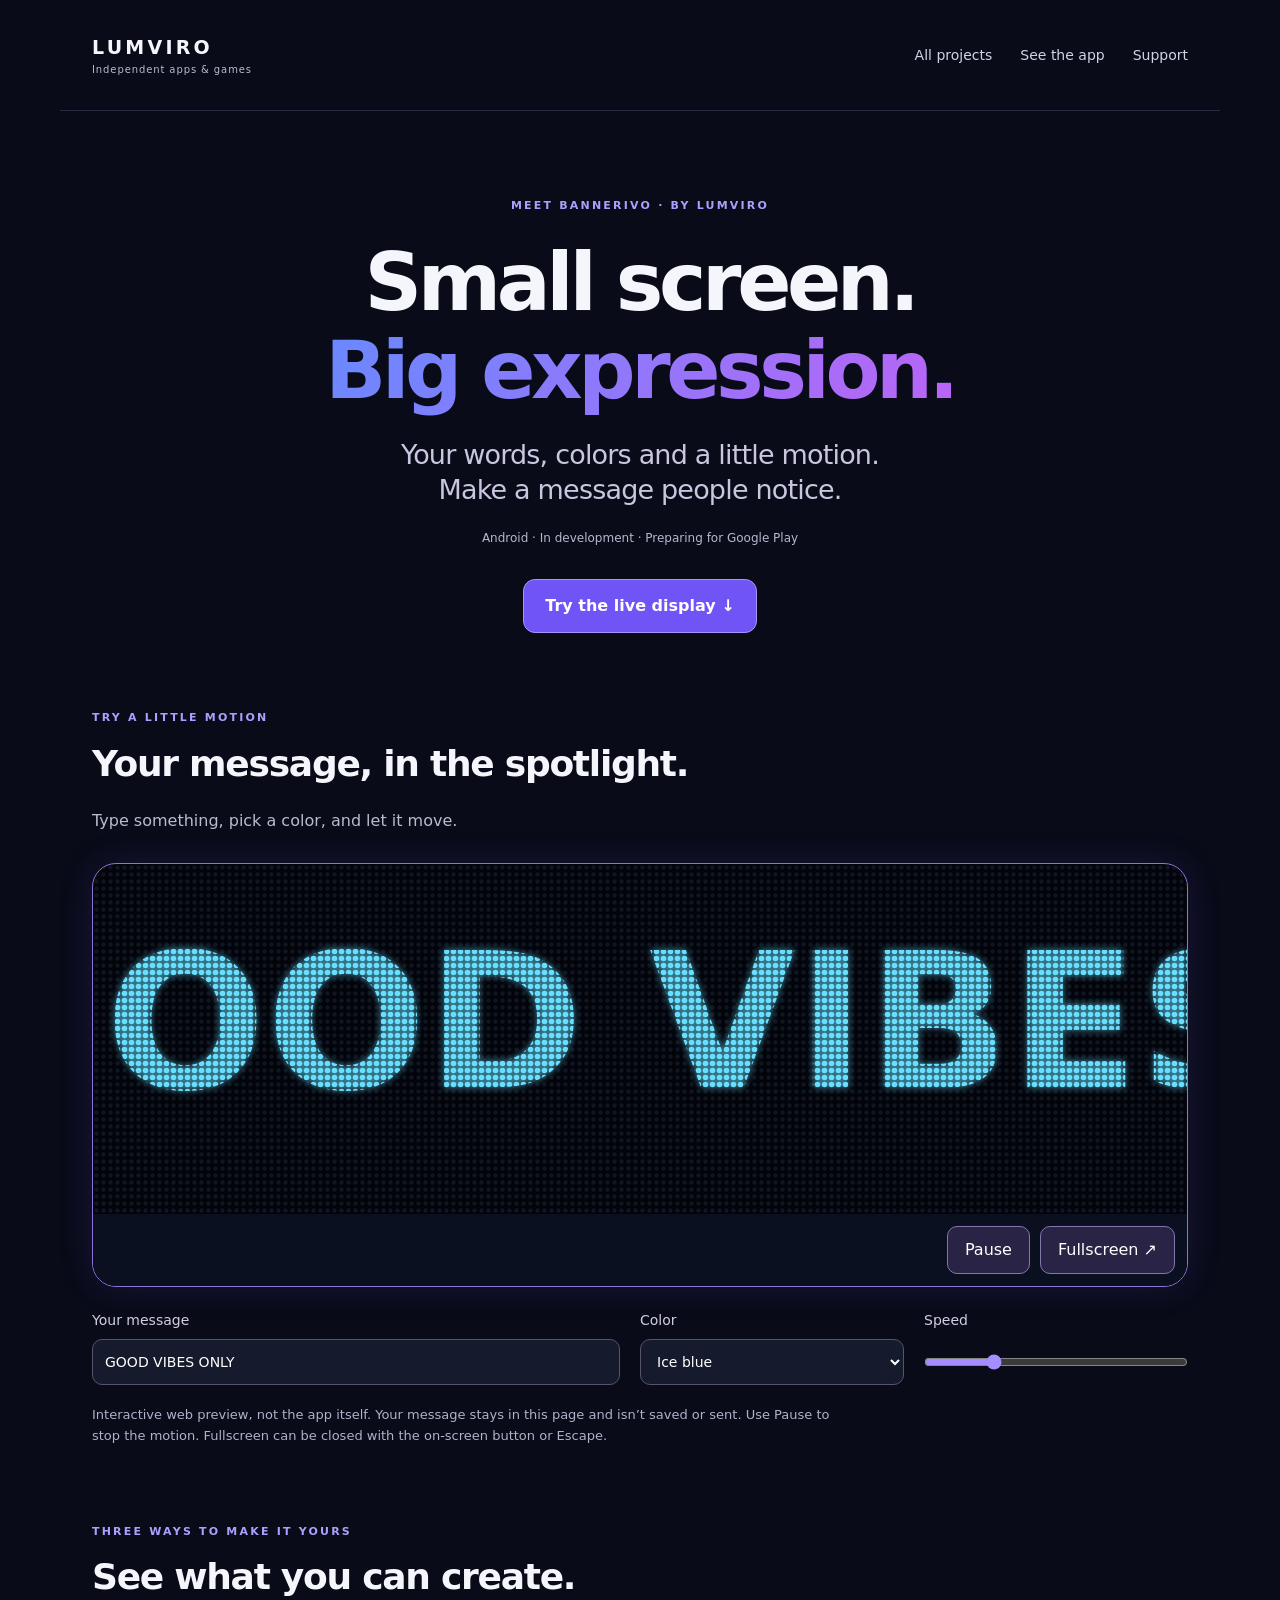
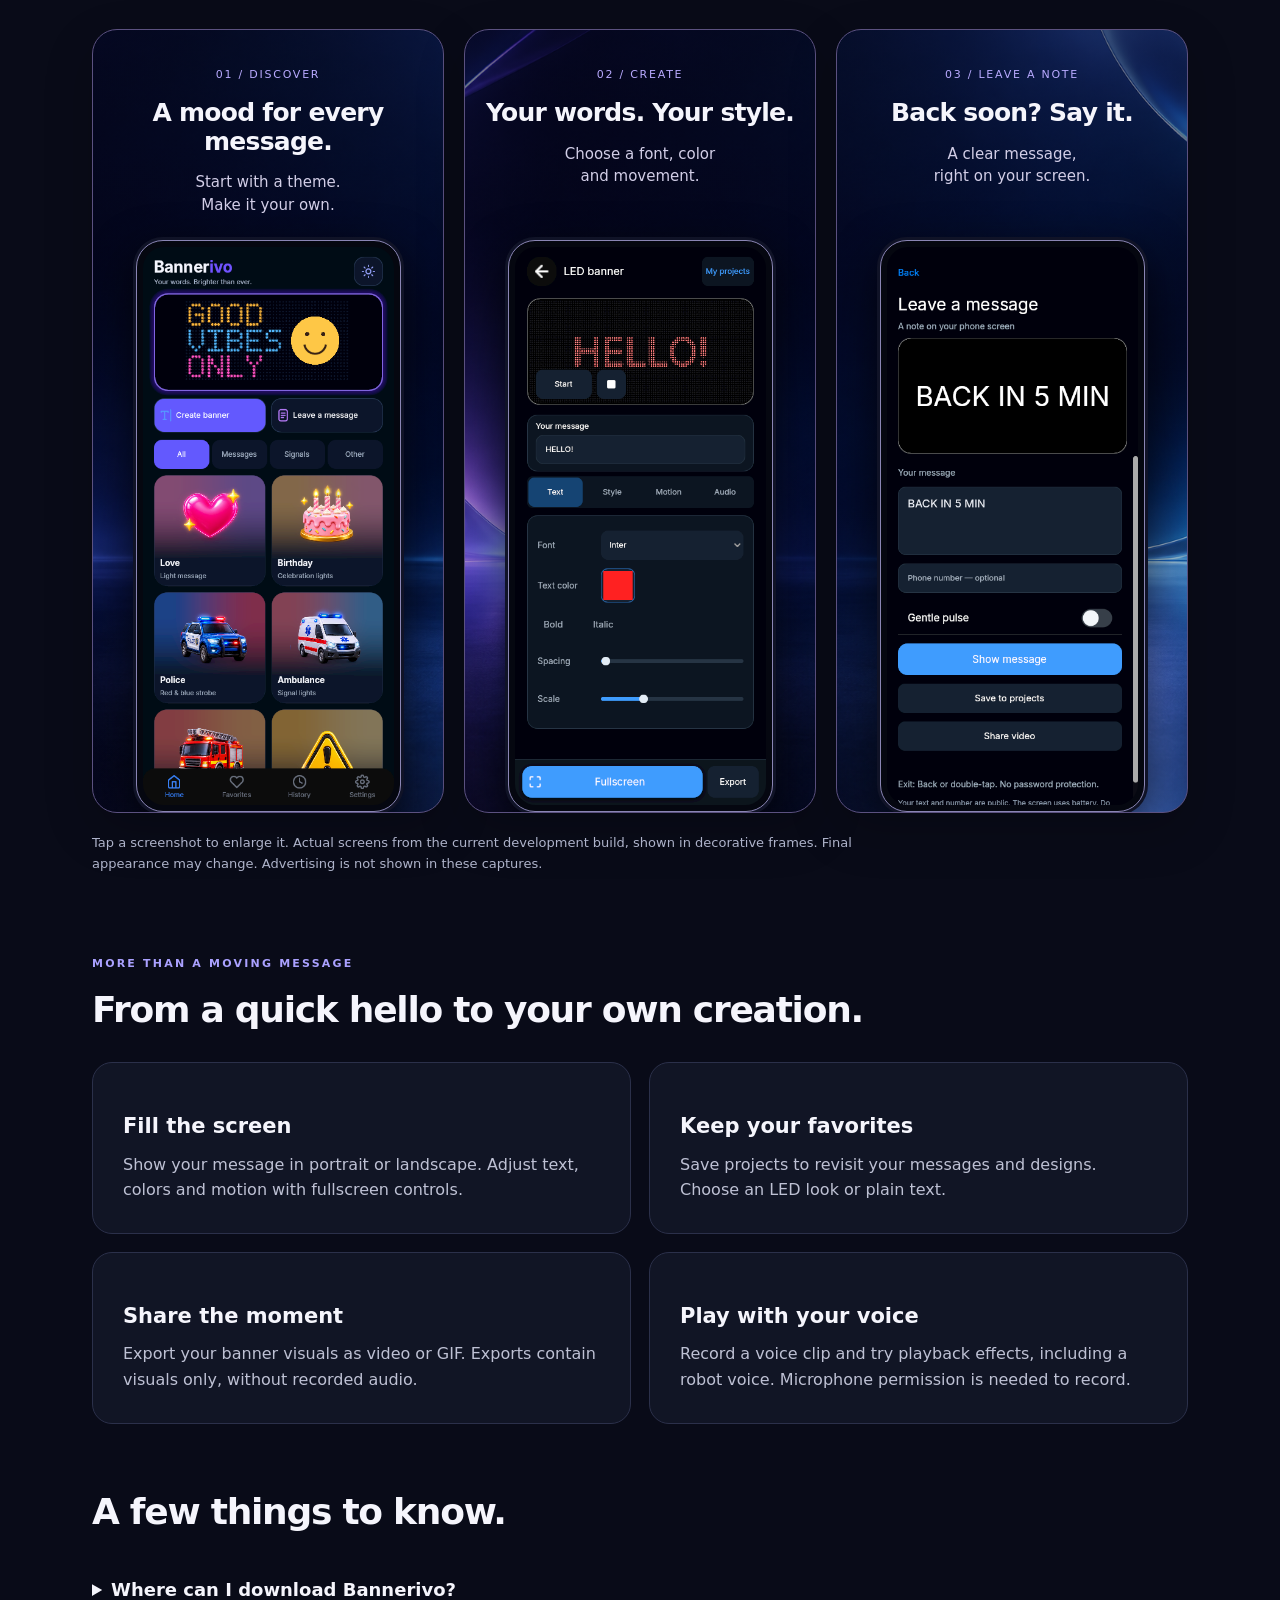
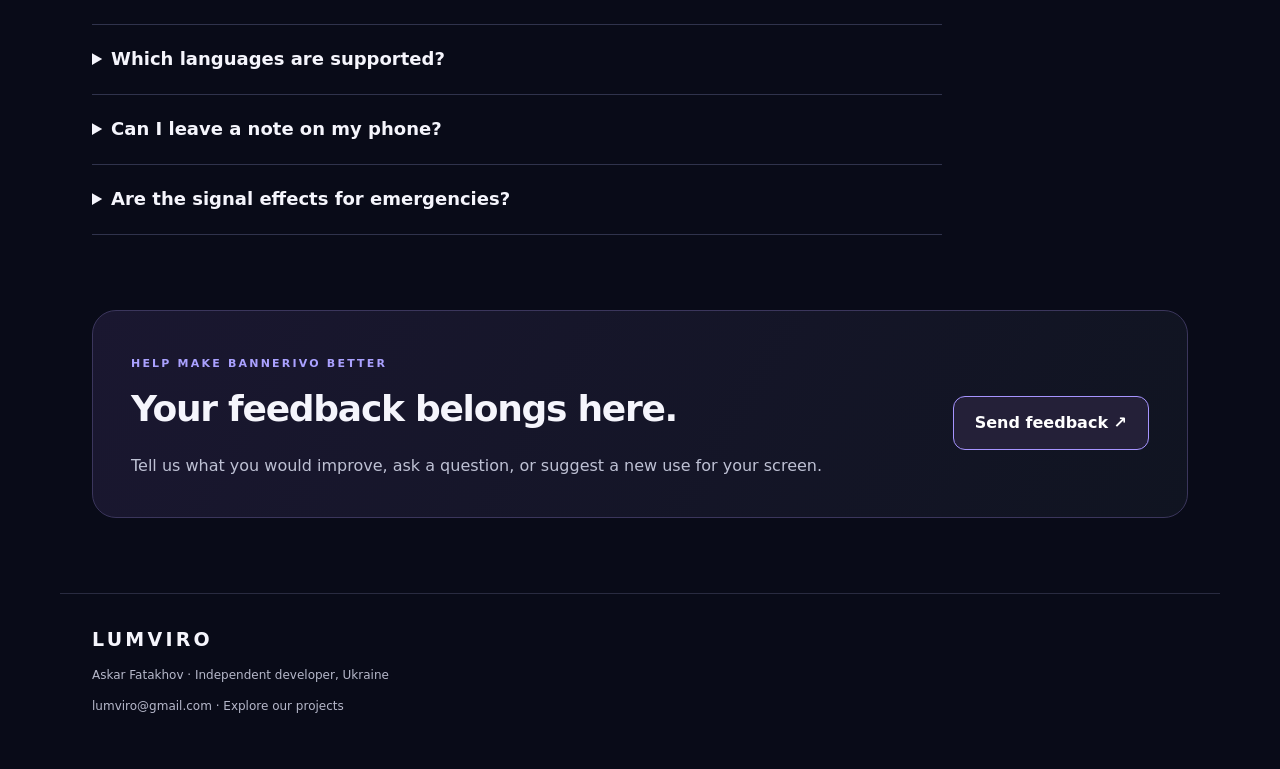
==== bannerivo.html @ 1322e298 "Add interactive LED fullscreen demo and screenshot lightbox" ====
<!doctype html>
<html lang="en"><head><meta charset="utf-8"><meta name="viewport" content="width=device-width,initial-scale=1"><meta name="description" content="Meet Bannerivo by Lumviro: create LED messages, leave a note, and share banner videos or GIFs. Preparing for Google Play."><meta name="theme-color" content="#090b18"><title>Bannerivo · Your words, brighter · Lumviro</title><link rel="icon" href="assets/bannerivo.png"><link rel="stylesheet" href="style.css"><link rel="stylesheet" href="bannerivo.css"><script src="bannerivo.js" defer></script></head>
<body><a class="skip" href="#main">Skip to content</a><header><a class="brand" href="index.html">LUMVIRO<span>Independent apps & games</span></a><nav aria-label="Main navigation"><a href="index.html#projects">All projects</a><a href="#screens">See the app</a><a href="#support">Support</a></nav></header>
<main id="main"><section class="product-hero"><span class="eyebrow">MEET BANNERIVO · BY LUMVIRO</span><h1>Small screen.<br><span>Big expression.</span></h1><p class="intro">Your words, colors and a little motion.<br>Make a message people notice.</p><p class="status">Android · In development · Preparing for Google Play</p><a class="button" href="#demo">Try the live display ↓</a></section>
<section class="live-demo" id="demo" aria-labelledby="demo-title">
<div class="section-title"><span class="eyebrow">TRY A LITTLE MOTION</span><h2 id="demo-title">Your message, in the spotlight.</h2><p class="copy">Type something, pick a color, and let it move.</p></div>
<div class="demo-stage" id="demo-stage"><canvas id="led-demo" role="img" aria-label="Animated LED message: GOOD VIBES ONLY"></canvas><div class="stage-actions"><button type="button" id="demo-play" aria-pressed="false">Pause</button><button type="button" id="demo-fullscreen">Fullscreen ↗</button></div></div>
<div class="demo-controls"><label class="message-control" for="demo-message">Your message<input id="demo-message" type="text" maxlength="80" value="GOOD VIBES ONLY" autocomplete="off"></label><label for="demo-color">Color<select id="demo-color"><option value="#69dfff">Ice blue</option><option value="#ff86ce">Pink</option><option value="#ffd26f">Amber</option><option value="#9affb0">Mint</option><option value="#ffffff">White</option></select></label><label for="demo-speed">Speed<input id="demo-speed" type="range" min="40" max="320" value="110"></label></div>
<p class="note">Interactive web preview, not the app itself. Your message stays in this page and isn’t saved or sent. Use Pause to stop the motion. Fullscreen can be closed with the on-screen button or Escape.</p><p id="demo-status" class="note" role="status"></p><noscript><p>Enable JavaScript to try the moving display. The app screenshots below remain available.</p></noscript></section>
<section id="screens" aria-labelledby="screens-title"><div class="section-title"><span class="eyebrow">THREE WAYS TO MAKE IT YOURS</span><h2 id="screens-title">See what you can create.</h2></div><div class="showcase-grid">
<figure class="showcase"><figcaption><span class="number">01 / DISCOVER</span><h3>A mood for every message.</h3><p>Start with a theme.<br>Make it your own.</p></figcaption><a class="phone screenshot-link" href="assets/bannerivo/home.png" data-title="Home screen" aria-label="Enlarge: Home screen"><img src="assets/bannerivo/home.png" alt="Bannerivo home screen with Love, Birthday, Police and Ambulance cards" width="412" height="915" fetchpriority="high"></a></figure>
<figure class="showcase editor-shot"><figcaption><span class="number">02 / CREATE</span><h3>Your words. Your style.</h3><p>Choose a font, color<br>and movement.</p></figcaption><a class="phone screenshot-link" href="assets/bannerivo/editor.png" data-title="Banner editor" aria-label="Enlarge: Banner editor"><img src="assets/bannerivo/editor.png" alt="LED banner editor with a HELLO! message, font, color and size controls" width="412" height="915" loading="lazy"></a></figure>
<figure class="showcase note-shot"><figcaption><span class="number">03 / LEAVE A NOTE</span><h3>Back soon? Say it.</h3><p>A clear message,<br>right on your screen.</p></figcaption><a class="phone screenshot-link" href="assets/bannerivo/note.png" data-title="Leave a message" aria-label="Enlarge: Leave a message"><img src="assets/bannerivo/note.png" alt="Leave a message screen showing BACK IN 5 MIN and an optional phone number field" width="412" height="915" loading="lazy"></a></figure>
</div><p class="note">Tap a screenshot to enlarge it. Actual screens from the current development build, shown in decorative frames. Final appearance may change. Advertising is not shown in these captures.</p></section>
<section class="product-features"><div class="section-title"><span class="eyebrow">MORE THAN A MOVING MESSAGE</span><h2>From a quick hello to your own creation.</h2></div><div class="grid"><article><h3>Fill the screen</h3><p>Show your message in portrait or landscape. Adjust text, colors and motion with fullscreen controls.</p></article><article><h3>Keep your favorites</h3><p>Save projects to revisit your messages and designs. Choose an LED look or plain text.</p></article><article><h3>Share the moment</h3><p>Export your banner visuals as video or GIF. Exports contain visuals only, without recorded audio.</p></article><article><h3>Play with your voice</h3><p>Record a voice clip and try playback effects, including a robot voice. Microphone permission is needed to record.</p></article></div></section>
<section class="details"><h2>A few things to know.</h2><details><summary>Where can I download Bannerivo?</summary><p>Bannerivo is preparing for Google Play and is not publicly available yet. We’ll add the store link here after release. There is no iOS release announced for Bannerivo.</p></details><details><summary>Which languages are supported?</summary><p>The current build supports English, Ukrainian, Russian, German, Spanish, French, Italian and Polish.</p></details><details><summary>Can I leave a note on my phone?</summary><p>Yes. You can display a message and an optional phone number. The information is visible to anyone who can see the screen, and the feature does not lock or protect your phone. Avoid leaving your phone in direct sunlight or behind glass where it can overheat.</p></details><details><summary>Are the signal effects for emergencies?</summary><p>No. Light and sound effects are for decoration and entertainment, not official emergency signals. Some modes use bright flashes and loud sounds.</p></details></section>
<section class="support" id="support"><div><span class="eyebrow">HELP MAKE BANNERIVO BETTER</span><h2>Your feedback belongs here.</h2><p>Tell us what you would improve, ask a question, or suggest a new use for your screen.</p></div><a class="button secondary" href="mailto:lumviro@gmail.com?subject=Bannerivo%20feedback">Send feedback ↗</a></section></main>
<dialog id="screenshot-dialog" aria-labelledby="screenshot-title"><div class="lightbox-bar"><h2 id="screenshot-title">App screenshot</h2><button type="button" id="close-screenshot" autofocus>Close ✕</button></div><img id="screenshot-large" alt=""></dialog><footer><a class="brand" href="index.html">LUMVIRO</a><p>Askar Fatakhov · Independent developer, Ukraine</p><p><a href="mailto:lumviro@gmail.com">lumviro@gmail.com</a> · <a href="index.html#projects">Explore our projects</a></p></footer></body></html>
---- style.css ----
*{box-sizing:border-box}html{scroll-behavior:smooth;scroll-padding-top:24px}body{margin:0;background:#090b18;color:#f5f5fc;font-family:system-ui,-apple-system,"Segoe UI",sans-serif;line-height:1.6}a{color:inherit;text-decoration:none}a:focus-visible{outline:3px solid #5fe5ff;outline-offset:6px}header,main,footer{max-width:1160px;margin:auto;padding:0 32px}header{display:flex;align-items:center;justify-content:space-between;gap:24px;padding-top:32px;padding-bottom:32px;border-bottom:1px solid #292b40}.brand{font-size:19px;font-weight:800;letter-spacing:.17em}.brand span{display:block;font-size:10px;color:#b9bbd0;font-weight:400;letter-spacing:.09em}nav{display:flex;gap:28px;color:#d1d3e7;font-size:14px}.hero{display:grid;grid-template-columns:1fr 1fr;align-items:center;gap:56px;padding:95px 0 90px}.eyebrow{font-size:11px;letter-spacing:.2em;color:#aaa1ff;font-weight:700}h1{font-size:clamp(46px,6vw,78px);line-height:1.1;letter-spacing:-.055em;margin:22px 0}h1 span{color:#a785ff;background:linear-gradient(120deg,#6989ff,#bb64f6);background-clip:text;-webkit-text-fill-color:transparent}.intro{font-size:clamp(23px,3vw,34px);line-height:1.3;margin:0 0 22px;letter-spacing:-.03em}.copy{color:#b9bbcf;max-width:430px}.button{display:inline-flex;align-items:center;justify-content:space-between;gap:26px;background:#7154f5;color:white;border:1px solid #a694ff;padding:13px 21px;border-radius:12px;font-weight:650;margin-top:19px}.button:hover{background:#8066fa}.status,.caption{font-size:12px;color:#b6b8cf}.visual{padding:34px 20px;background:radial-gradient(ellipse,#442b7760,transparent 70%)}.board{background:radial-gradient(circle,#242338 1px,transparent 1.8px) 0 0/8px 8px,#080910;border:3px solid #8071d6;border-radius:30px;padding:30px 34px;box-shadow:0 0 0 7px #171329,0 0 50px #7049ff36;transform:rotate(-4deg)}.board span{display:block;font-size:clamp(40px,5vw,67px);font-weight:900;letter-spacing:.06em;line-height:1.15;color:#ffcc70;text-shadow:0 0 16px #ffb34765}.board span:nth-child(2){color:#66d9ff;text-shadow:0 0 16px #00b7ff65}.board span:nth-child(3){color:#ff8ed1;text-shadow:0 0 16px #ff36bb65}.board b{color:#ffda76}.caption{text-align:center;margin-top:35px}.section-title{margin-bottom:30px}h2{font-size:clamp(25px,3vw,36px);letter-spacing:-.035em;line-height:1.25;margin:12px 0 22px}.grid{display:grid;grid-template-columns:repeat(2,1fr);gap:18px}article{padding:30px;background:#111525;border:1px solid #2b304a;border-radius:20px}.number{font-size:11px;letter-spacing:.16em;color:#b9aaff}h3{font-size:21px;margin:17px 0 8px}article p,.support p{color:#bec1d4;margin:0}.support{display:flex;justify-content:space-between;align-items:center;gap:30px;margin:75px 0;padding:38px;border:1px solid #3b365c;border-radius:24px;background:linear-gradient(120deg,#1a1730,#101421)}.secondary{background:#242038;flex-shrink:0}footer{padding-top:30px;padding-bottom:40px;border-top:1px solid #292b40}footer p{font-size:12px;color:#b6b8ca}@media(max-width:700px){header,main,footer{padding-left:22px;padding-right:22px}header{gap:12px}nav{gap:15px;font-size:12px}.brand{font-size:16px}.hero{grid-template-columns:1fr;gap:25px;padding:50px 0}.visual{max-width:440px;width:100%;justify-self:center}.board span{font-size:clamp(30px,10vw,54px)}.grid{grid-template-columns:1fr}article{padding:25px}.support{flex-direction:column;align-items:flex-start;padding:25px;margin:45px 0}.secondary{font-size:14px;gap:16px}h1{font-size:58px}}@media(prefers-reduced-motion:reduce){html{scroll-behavior:auto}}
/* Studio-wide homepage */
.skip{position:absolute;left:16px;top:-80px;padding:10px 18px;background:#7154f5;z-index:10}.skip:focus{top:12px}.hero h1{font-size:clamp(40px,5.4vw,66px)}.studio-visual{position:relative;min-height:390px;display:grid;place-items:center;background:radial-gradient(ellipse,#442b7750,transparent 70%);overflow:hidden}.monogram{font-size:150px;line-height:1;font-weight:900;color:#bc9bff;text-shadow:0 0 50px #7654ef80;z-index:1}.monogram span{display:block;font-size:13px;letter-spacing:.08em;color:#c9c8df;margin-top:20px}.orbit{position:absolute;border:1px solid #605485;border-radius:50%;width:320px;height:210px;transform:rotate(-30deg)}.orbit-two{transform:rotate(35deg);width:250px;height:340px;border-color:#35677b}.float-label{position:absolute;background:#171b30;border:1px solid #4c496d;border-radius:12px;padding:10px 16px;letter-spacing:.15em;font-size:12px;font-weight:700}.label-apps{top:35px;left:35px;color:#83e0ff}.label-games{right:10px;top:150px;color:#d2acff}.label-ideas{bottom:25px;left:55px;color:#ffc995}.featured{display:grid;grid-template-columns:1fr 1fr;align-items:center;gap:35px;padding:40px;background:linear-gradient(125deg,#16172d,#101421)}.product-name{font-size:clamp(38px,5vw,56px)}.product-name span{color:#a785ff}.featured .intro{font-size:26px;color:#f5f5fc}.features{padding-left:20px;color:#bec1d4}.features li{margin:7px 0}.text-link{display:inline-block;margin-top:18px;color:#b8a9ff;font-weight:650;text-decoration:underline;text-underline-offset:5px}.text-link:hover{color:#e0d7ff}.upcoming{margin-top:20px}.ideas{margin-top:80px}.note{font-size:13px;color:#aeb3ca;max-width:760px;margin-top:20px}.support>div{min-width:0}.support p.note{margin-top:15px}section{scroll-margin-top:25px}footer .text-link{font-size:13px}a{overflow-wrap:anywhere}@media(max-width:700px){header{align-items:flex-start;flex-direction:column;gap:18px}nav{flex-wrap:wrap;font-size:14px;gap:22px}.hero h1{font-size:clamp(38px,10vw,58px)}.hero{gap:10px}.studio-visual{min-height:310px}.orbit{width:250px;height:170px}.orbit-two{height:260px;width:180px}.monogram{font-size:110px}.label-apps{left:5px;top:25px}.label-games{right:0;top:120px}.label-ideas{left:20px;bottom:15px}.featured{grid-template-columns:1fr;padding:24px;gap:15px}.featured .visual{padding:25px 10px}.ideas{margin-top:50px}.support .button{max-width:100%;font-size:13px;padding:12px 14px;gap:10px}}
---- bannerivo.css ----
.product-hero{text-align:center;padding:80px 0 70px;max-width:760px;margin:auto}.product-hero h1{font-size:clamp(44px,7vw,80px)}.product-hero .intro{font-size:clamp(20px,3vw,27px);color:#c9c7df}.showcase-grid{display:grid;grid-template-columns:repeat(3,minmax(0,1fr));gap:20px}.showcase{margin:0;padding:30px 20px 0;border:1px solid #5b5180;border-radius:25px;background:linear-gradient(#080b2290,#080b2210),url('assets/bannerivo/studio-background.png') center/cover;overflow:hidden;box-shadow:0 18px 50px #0003}.showcase figcaption{min-height:165px;text-align:center}.showcase h3{font-size:25px;line-height:1.15;letter-spacing:-.03em;margin:13px 0}.showcase p{font-size:15px;line-height:1.5;color:#d2cee7}.phone{max-width:265px;margin:15px auto 0;padding:6px;background:#050710;border:1px solid #8a85b4;border-radius:27px;box-shadow:0 0 0 3px #101327,0 15px 45px #000b;overflow:hidden}.phone img{width:100%;height:auto;display:block;border-radius:21px}.editor-shot{background-position:25% center}.note-shot{background-position:75% center}.product-features{margin-top:75px}.details{margin-top:65px;max-width:850px}details{border-bottom:1px solid #30334c;padding:20px 0}summary{cursor:pointer;font-weight:650;font-size:18px}summary:focus-visible{outline:2px solid #75ddff;outline-offset:6px}details p{color:#bec1d4;max-width:740px}@media(max-width:850px){.showcase-grid{grid-template-columns:1fr;max-width:470px;margin:auto}.showcase{padding:30px 25px 0}.showcase figcaption{min-height:0}.showcase h3{font-size:30px}.phone{max-width:285px;margin-top:25px}.product-hero{padding:50px 0}.product-features{margin-top:50px}}
.live-demo{margin-bottom:70px}.demo-stage{position:relative;border:1px solid #8c75d6;border-radius:24px;overflow:hidden;background:#02040a;box-shadow:0 0 35px #7951ff25}#led-demo{display:block;width:100%;height:clamp(210px,28vw,350px)}.stage-actions{display:flex;justify-content:flex-end;gap:10px;padding:12px;background:#0b1020}.live-demo button,.lightbox-bar button{font:inherit;color:#fff;background:#292445;border:1px solid #8276aa;border-radius:10px;padding:10px 17px;min-height:44px;cursor:pointer}.live-demo button:hover,.lightbox-bar button:hover{background:#44396a}button:focus-visible,input:focus-visible,select:focus-visible{outline:3px solid #75ddff;outline-offset:3px}.demo-controls{display:grid;grid-template-columns:2fr 1fr 1fr;gap:20px;margin-top:22px}.demo-controls label{display:flex;flex-direction:column;gap:8px;color:#d2cee7;font-size:14px}.demo-controls input[type=text],.demo-controls select{font:inherit;width:100%;min-width:0;min-height:46px;padding:10px 12px;color:#fff;background:#151a2c;border:1px solid #57536e;border-radius:10px}.demo-controls input[type=range]{width:100%;min-height:46px;margin:0;accent-color:#a58cff}.demo-stage:fullscreen,.demo-stage.expanded{width:100%;height:100%;border:0;border-radius:0;display:flex;flex-direction:column;background:#02040a}.demo-stage:fullscreen canvas,.demo-stage.expanded canvas{flex:1;min-height:0;height:0}.demo-stage.expanded{position:fixed;inset:0;z-index:1000;height:100dvh}.demo-stage:fullscreen .stage-actions,.demo-stage.expanded .stage-actions{padding-bottom:max(12px,env(safe-area-inset-bottom));flex-shrink:0}.screenshot-link{display:block;cursor:zoom-in;transition:border-color .2s,box-shadow .2s}.screenshot-link:hover{border-color:#bda5ff;box-shadow:0 0 0 3px #594486,0 15px 45px #000b}#screenshot-dialog{color:#f5f5fc;background:#0b1020;border:1px solid #8276aa;border-radius:18px;padding:16px;max-width:calc(100vw - 24px);max-height:92dvh;overflow:auto}#screenshot-dialog::backdrop{background:#02040aeb}.lightbox-bar{display:flex;align-items:center;gap:25px;justify-content:space-between;position:sticky;top:-16px;background:#0b1020;padding:10px 0}.lightbox-bar h2{font-size:18px;margin:0}#screenshot-large{display:block;max-width:100%;width:auto;height:auto;max-height:75dvh;margin:auto}body.modal-open{overflow:hidden}@media(max-width:650px){.demo-controls{grid-template-columns:1fr 1fr}.message-control{grid-column:1/-1}.stage-actions{justify-content:space-between}.live-demo{margin-bottom:45px}}@media(prefers-reduced-motion:reduce){.screenshot-link{transition:none}}
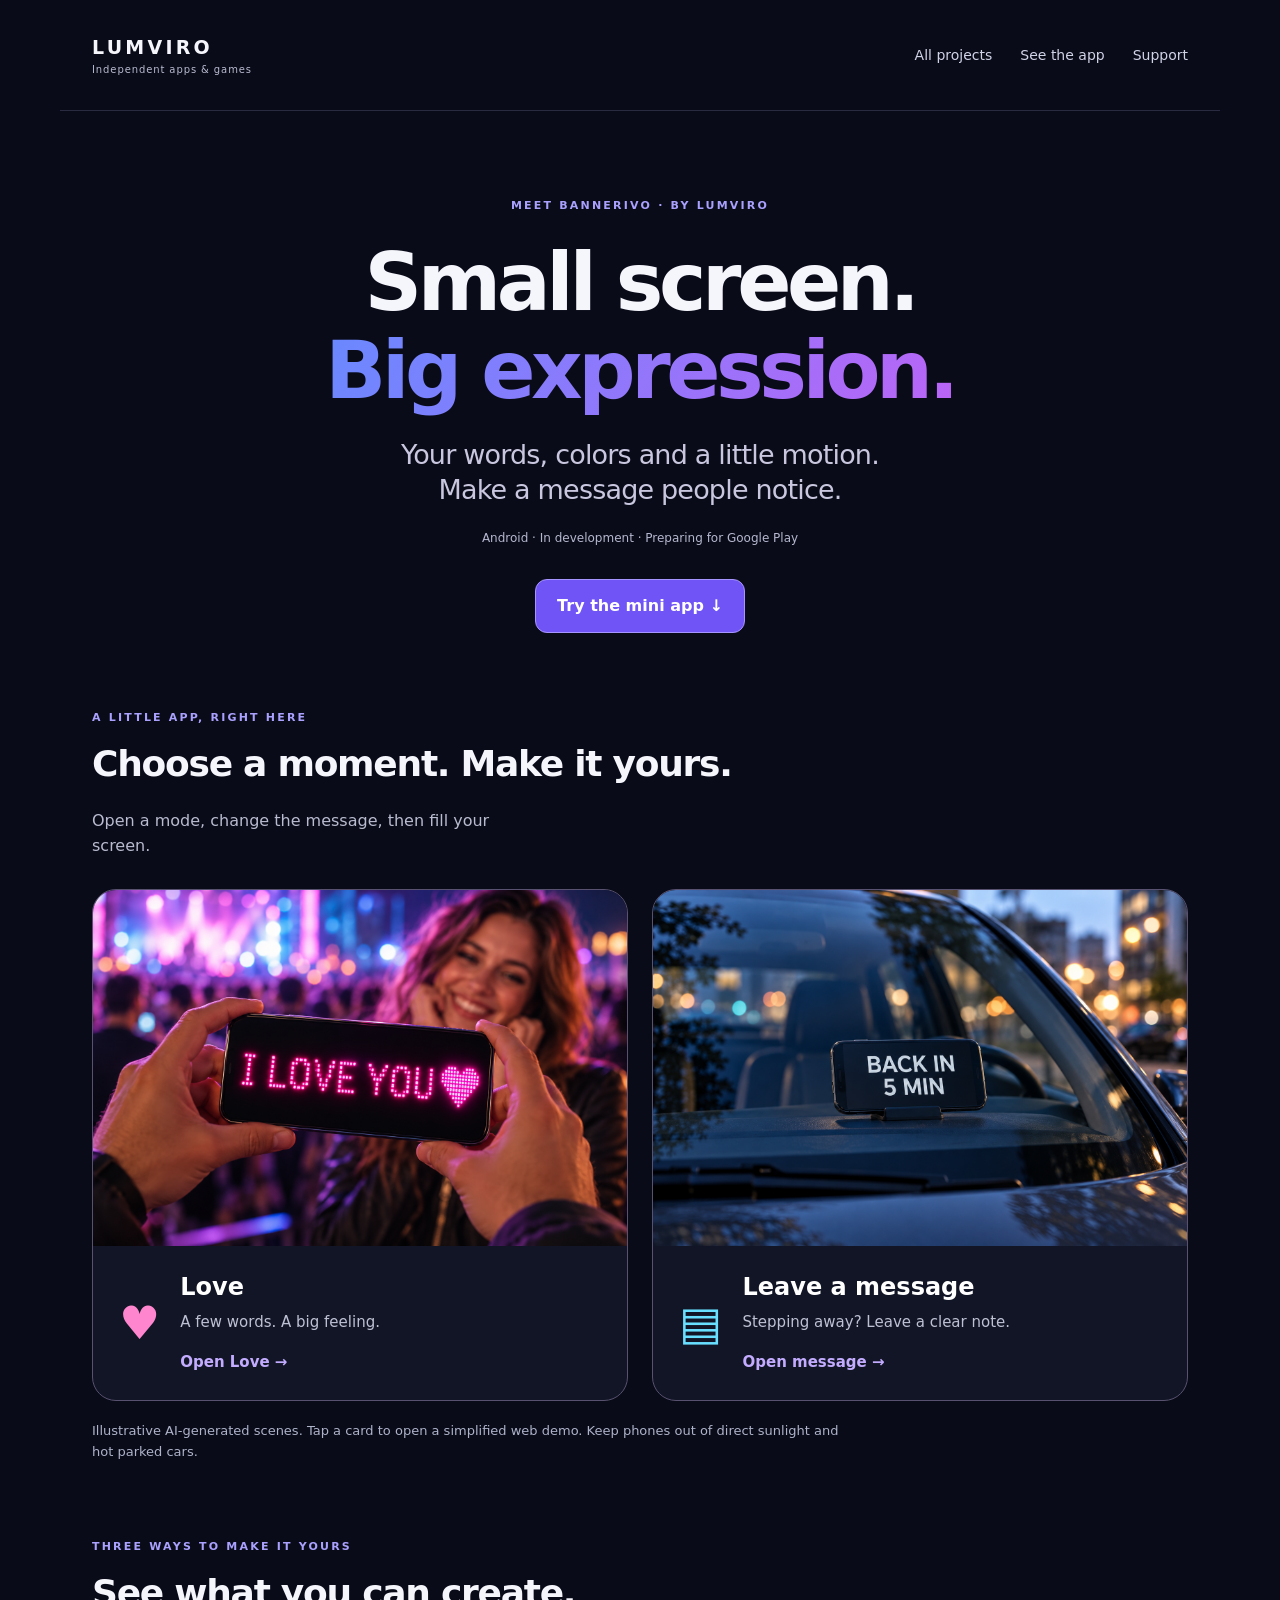
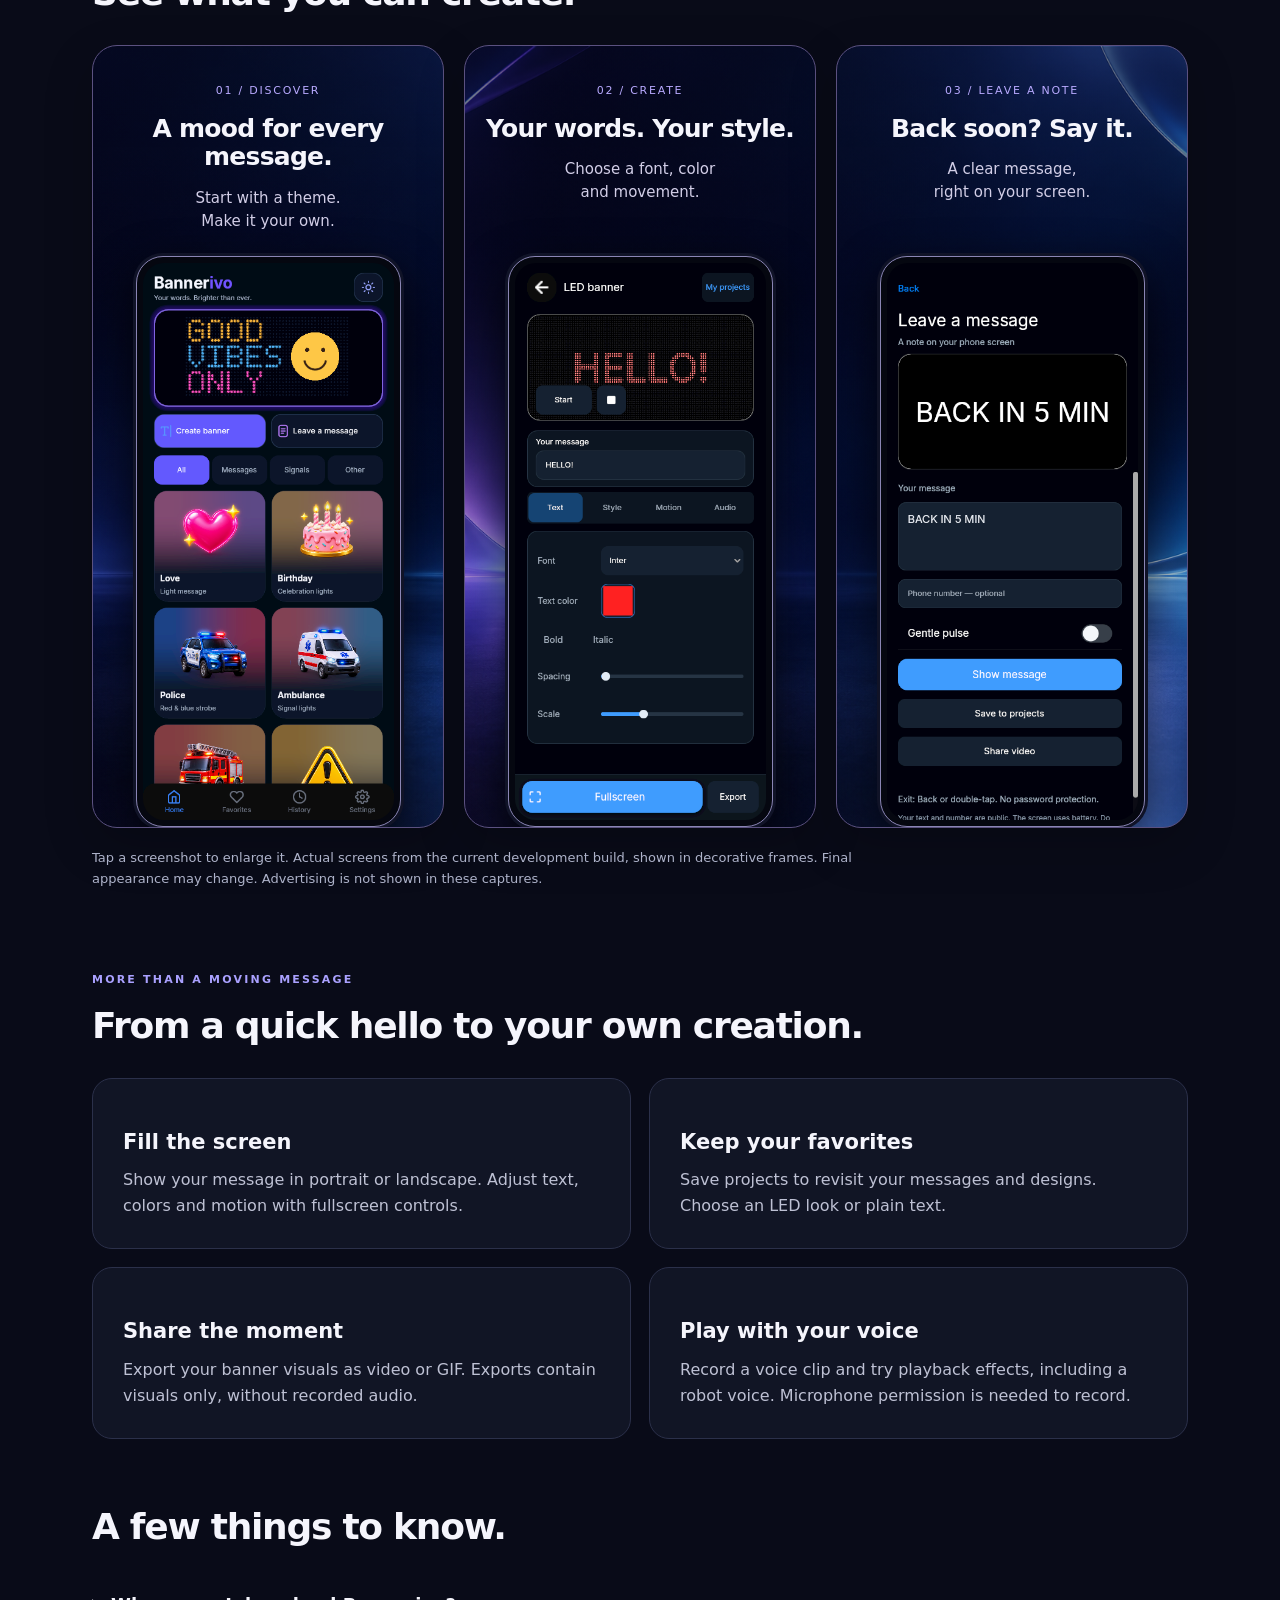
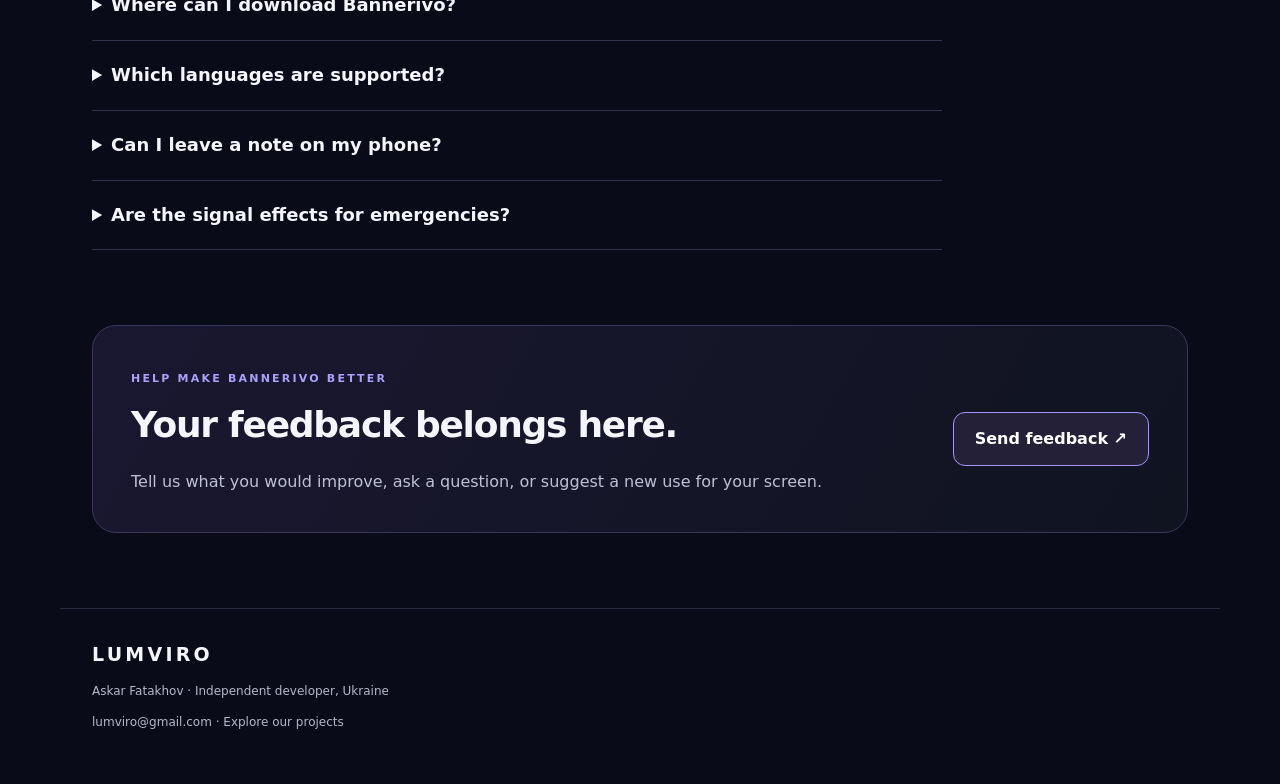
==== commit 0815fe87: "Add Love and Note mini-app flows with lifestyle illustrations" ====
--- a/bannerivo.html
+++ b/bannerivo.html
@@ -1,12 +1,20 @@
 <!doctype html>
 <html lang="en"><head><meta charset="utf-8"><meta name="viewport" content="width=device-width,initial-scale=1"><meta name="description" content="Meet Bannerivo by Lumviro: create LED messages, leave a note, and share banner videos or GIFs. Preparing for Google Play."><meta name="theme-color" content="#090b18"><title>Bannerivo · Your words, brighter · Lumviro</title><link rel="icon" href="assets/bannerivo.png"><link rel="stylesheet" href="style.css"><link rel="stylesheet" href="bannerivo.css"><script src="bannerivo.js" defer></script></head>
 <body><a class="skip" href="#main">Skip to content</a><header><a class="brand" href="index.html">LUMVIRO<span>Independent apps & games</span></a><nav aria-label="Main navigation"><a href="index.html#projects">All projects</a><a href="#screens">See the app</a><a href="#support">Support</a></nav></header>
-<main id="main"><section class="product-hero"><span class="eyebrow">MEET BANNERIVO · BY LUMVIRO</span><h1>Small screen.<br><span>Big expression.</span></h1><p class="intro">Your words, colors and a little motion.<br>Make a message people notice.</p><p class="status">Android · In development · Preparing for Google Play</p><a class="button" href="#demo">Try the live display ↓</a></section>
+<main id="main"><section class="product-hero"><span class="eyebrow">MEET BANNERIVO · BY LUMVIRO</span><h1>Small screen.<br><span>Big expression.</span></h1><p class="intro">Your words, colors and a little motion.<br>Make a message people notice.</p><p class="status">Android · In development · Preparing for Google Play</p><a class="button" href="#demo">Try the mini app ↓</a></section>
 <section class="live-demo" id="demo" aria-labelledby="demo-title">
-<div class="section-title"><span class="eyebrow">TRY A LITTLE MOTION</span><h2 id="demo-title">Your message, in the spotlight.</h2><p class="copy">Type something, pick a color, and let it move.</p></div>
-<div class="demo-stage" id="demo-stage"><canvas id="led-demo" role="img" aria-label="Animated LED message: GOOD VIBES ONLY"></canvas><div class="stage-actions"><button type="button" id="demo-play" aria-pressed="false">Pause</button><button type="button" id="demo-fullscreen">Fullscreen ↗</button></div></div>
-<div class="demo-controls"><label class="message-control" for="demo-message">Your message<input id="demo-message" type="text" maxlength="80" value="GOOD VIBES ONLY" autocomplete="off"></label><label for="demo-color">Color<select id="demo-color"><option value="#69dfff">Ice blue</option><option value="#ff86ce">Pink</option><option value="#ffd26f">Amber</option><option value="#9affb0">Mint</option><option value="#ffffff">White</option></select></label><label for="demo-speed">Speed<input id="demo-speed" type="range" min="40" max="320" value="110"></label></div>
-<p class="note">Interactive web preview, not the app itself. Your message stays in this page and isn’t saved or sent. Use Pause to stop the motion. Fullscreen can be closed with the on-screen button or Escape.</p><p id="demo-status" class="note" role="status"></p><noscript><p>Enable JavaScript to try the moving display. The app screenshots below remain available.</p></noscript></section>
+<div class="section-title"><span class="eyebrow">A LITTLE APP, RIGHT HERE</span><h2 id="demo-title">Choose a moment. Make it yours.</h2><p class="copy">Open a mode, change the message, then fill your screen.</p></div>
+<div id="mode-menu" class="scenario-grid">
+<button class="scenario" type="button" data-mode="love"><img src="assets/bannerivo/love-concert.png" width="1536" height="1024" alt="A pink I LOVE YOU message on a phone at a concert"><span class="scenario-copy"><span class="mode-icon" aria-hidden="true">♥</span><span><strong>Love</strong><span>A few words. A big feeling.</span><span class="scenario-action">Open Love →</span></span></span></button>
+<button class="scenario" type="button" data-mode="note"><img src="assets/bannerivo/note-car.png" width="1536" height="1024" alt="A phone displaying BACK IN 5 MIN inside a parked car"><span class="scenario-copy"><span class="mode-icon" aria-hidden="true">▤</span><span><strong>Leave a message</strong><span>Stepping away? Leave a clear note.</span><span class="scenario-action">Open message →</span></span></span></button>
+</div>
+<p id="scenario-caption" class="note">Illustrative AI-generated scenes. Tap a card to open a simplified web demo. Keep phones out of direct sunlight and hot parked cars.</p>
+<div id="mode-editor" class="mini-app" hidden>
+<div class="mini-header"><button type="button" id="mode-back">← All modes</button><h3 id="mode-title">Love</h3><span class="demo-badge">WEB DEMO</span></div>
+<div class="demo-stage" id="demo-stage"><canvas id="led-demo" role="img" aria-label="Message preview"></canvas><div class="stage-actions"><button type="button" id="demo-play" aria-pressed="false">Pause</button><button type="button" id="demo-fullscreen">Show fullscreen ↗</button></div></div>
+<div class="demo-controls"><label class="message-control" for="demo-message">Your message<input id="demo-message" type="text" maxlength="80" value="I LOVE YOU ♥" autocomplete="off"></label><label for="demo-color">Text color<select id="demo-color"><option value="#ff86ce">Pink</option><option value="#69dfff">Ice blue</option><option value="#ffd26f">Amber</option><option value="#9affb0">Mint</option><option value="#ffffff">White</option><option value="#18202b">Ink</option></select></label><label for="demo-background">Background<select id="demo-background"><option value="#02040a">Midnight</option><option value="#170d22">Plum</option><option value="#082024">Deep teal</option><option value="#f5f2e9">Paper</option></select></label><label for="demo-motion">Movement<select id="demo-motion"><option value="scroll">Scrolling</option><option value="pulse">Gentle pulse</option><option value="static">Still</option></select></label><label for="demo-style">Display style<select id="demo-style"><option value="led">LED dots</option><option value="plain">Plain text</option></select></label><label id="speed-control" for="demo-speed">Speed<input id="demo-speed" type="range" min="40" max="320" value="110"></label></div>
+<p id="mode-tip" class="note"></p><p class="note">Simplified browser demo, not the full app. Your edits stay in this page and aren’t saved or sent. Exit fullscreen using its button or Escape.</p><p id="demo-status" class="note" role="status"></p></div>
+<noscript><p>Enable JavaScript to open the interactive modes. Real app screenshots are available below.</p></noscript></section>
 <section id="screens" aria-labelledby="screens-title"><div class="section-title"><span class="eyebrow">THREE WAYS TO MAKE IT YOURS</span><h2 id="screens-title">See what you can create.</h2></div><div class="showcase-grid">
 <figure class="showcase"><figcaption><span class="number">01 / DISCOVER</span><h3>A mood for every message.</h3><p>Start with a theme.<br>Make it your own.</p></figcaption><a class="phone screenshot-link" href="assets/bannerivo/home.png" data-title="Home screen" aria-label="Enlarge: Home screen"><img src="assets/bannerivo/home.png" alt="Bannerivo home screen with Love, Birthday, Police and Ambulance cards" width="412" height="915" fetchpriority="high"></a></figure>
 <figure class="showcase editor-shot"><figcaption><span class="number">02 / CREATE</span><h3>Your words. Your style.</h3><p>Choose a font, color<br>and movement.</p></figcaption><a class="phone screenshot-link" href="assets/bannerivo/editor.png" data-title="Banner editor" aria-label="Enlarge: Banner editor"><img src="assets/bannerivo/editor.png" alt="LED banner editor with a HELLO! message, font, color and size controls" width="412" height="915" loading="lazy"></a></figure>
--- a/bannerivo.css
+++ b/bannerivo.css
@@ -1,2 +1,3 @@
 .product-hero{text-align:center;padding:80px 0 70px;max-width:760px;margin:auto}.product-hero h1{font-size:clamp(44px,7vw,80px)}.product-hero .intro{font-size:clamp(20px,3vw,27px);color:#c9c7df}.showcase-grid{display:grid;grid-template-columns:repeat(3,minmax(0,1fr));gap:20px}.showcase{margin:0;padding:30px 20px 0;border:1px solid #5b5180;border-radius:25px;background:linear-gradient(#080b2290,#080b2210),url('assets/bannerivo/studio-background.png') center/cover;overflow:hidden;box-shadow:0 18px 50px #0003}.showcase figcaption{min-height:165px;text-align:center}.showcase h3{font-size:25px;line-height:1.15;letter-spacing:-.03em;margin:13px 0}.showcase p{font-size:15px;line-height:1.5;color:#d2cee7}.phone{max-width:265px;margin:15px auto 0;padding:6px;background:#050710;border:1px solid #8a85b4;border-radius:27px;box-shadow:0 0 0 3px #101327,0 15px 45px #000b;overflow:hidden}.phone img{width:100%;height:auto;display:block;border-radius:21px}.editor-shot{background-position:25% center}.note-shot{background-position:75% center}.product-features{margin-top:75px}.details{margin-top:65px;max-width:850px}details{border-bottom:1px solid #30334c;padding:20px 0}summary{cursor:pointer;font-weight:650;font-size:18px}summary:focus-visible{outline:2px solid #75ddff;outline-offset:6px}details p{color:#bec1d4;max-width:740px}@media(max-width:850px){.showcase-grid{grid-template-columns:1fr;max-width:470px;margin:auto}.showcase{padding:30px 25px 0}.showcase figcaption{min-height:0}.showcase h3{font-size:30px}.phone{max-width:285px;margin-top:25px}.product-hero{padding:50px 0}.product-features{margin-top:50px}}
 .live-demo{margin-bottom:70px}.demo-stage{position:relative;border:1px solid #8c75d6;border-radius:24px;overflow:hidden;background:#02040a;box-shadow:0 0 35px #7951ff25}#led-demo{display:block;width:100%;height:clamp(210px,28vw,350px)}.stage-actions{display:flex;justify-content:flex-end;gap:10px;padding:12px;background:#0b1020}.live-demo button,.lightbox-bar button{font:inherit;color:#fff;background:#292445;border:1px solid #8276aa;border-radius:10px;padding:10px 17px;min-height:44px;cursor:pointer}.live-demo button:hover,.lightbox-bar button:hover{background:#44396a}button:focus-visible,input:focus-visible,select:focus-visible{outline:3px solid #75ddff;outline-offset:3px}.demo-controls{display:grid;grid-template-columns:2fr 1fr 1fr;gap:20px;margin-top:22px}.demo-controls label{display:flex;flex-direction:column;gap:8px;color:#d2cee7;font-size:14px}.demo-controls input[type=text],.demo-controls select{font:inherit;width:100%;min-width:0;min-height:46px;padding:10px 12px;color:#fff;background:#151a2c;border:1px solid #57536e;border-radius:10px}.demo-controls input[type=range]{width:100%;min-height:46px;margin:0;accent-color:#a58cff}.demo-stage:fullscreen,.demo-stage.expanded{width:100%;height:100%;border:0;border-radius:0;display:flex;flex-direction:column;background:#02040a}.demo-stage:fullscreen canvas,.demo-stage.expanded canvas{flex:1;min-height:0;height:0}.demo-stage.expanded{position:fixed;inset:0;z-index:1000;height:100dvh}.demo-stage:fullscreen .stage-actions,.demo-stage.expanded .stage-actions{padding-bottom:max(12px,env(safe-area-inset-bottom));flex-shrink:0}.screenshot-link{display:block;cursor:zoom-in;transition:border-color .2s,box-shadow .2s}.screenshot-link:hover{border-color:#bda5ff;box-shadow:0 0 0 3px #594486,0 15px 45px #000b}#screenshot-dialog{color:#f5f5fc;background:#0b1020;border:1px solid #8276aa;border-radius:18px;padding:16px;max-width:calc(100vw - 24px);max-height:92dvh;overflow:auto}#screenshot-dialog::backdrop{background:#02040aeb}.lightbox-bar{display:flex;align-items:center;gap:25px;justify-content:space-between;position:sticky;top:-16px;background:#0b1020;padding:10px 0}.lightbox-bar h2{font-size:18px;margin:0}#screenshot-large{display:block;max-width:100%;width:auto;height:auto;max-height:75dvh;margin:auto}body.modal-open{overflow:hidden}@media(max-width:650px){.demo-controls{grid-template-columns:1fr 1fr}.message-control{grid-column:1/-1}.stage-actions{justify-content:space-between}.live-demo{margin-bottom:45px}}@media(prefers-reduced-motion:reduce){.screenshot-link{transition:none}}
+[hidden]{display:none!important}.scenario-grid{display:grid;grid-template-columns:1fr 1fr;gap:24px}.live-demo button.scenario{display:block;padding:0;text-align:left;overflow:hidden;border-radius:24px;background:#111525;border:1px solid #58516f;transition:transform .2s,border-color .2s;width:100%}.scenario:hover{transform:translateY(-4px);border-color:#e09aff!important}.scenario img{display:block;width:100%;height:auto;aspect-ratio:3/2;object-fit:cover}.scenario-copy{display:flex;align-items:center;gap:20px;padding:26px}.scenario-copy strong{display:block;font-size:24px;line-height:1.25;margin-bottom:8px}.scenario-copy span span{display:block;color:#bec1d4;font-size:15px}.scenario-copy .scenario-action{color:#c3acff;margin-top:16px;font-weight:700}.mode-icon{font-size:46px;color:#ff86ce;line-height:1}.scenario[data-mode=note] .mode-icon{color:#69dfff}.mini-app{border:1px solid #524970;border-radius:24px;padding:24px;background:linear-gradient(140deg,#201128,#0c1525)}.mini-app[data-mode=note]{background:linear-gradient(140deg,#102126,#0c1525)}.mini-header{display:flex;gap:18px;align-items:center;flex-wrap:wrap;margin-bottom:22px}.mini-header h3{margin:0;flex:1;font-size:24px}.demo-badge{font-size:10px;letter-spacing:.13em;color:#c3bad9}.mini-app .demo-controls{grid-template-columns:repeat(3,minmax(0,1fr))}.mini-app .message-control{grid-column:1/-1}@media(max-width:650px){.scenario-grid{grid-template-columns:1fr}.scenario-copy{padding:20px;gap:15px}.mini-app{padding:14px}.mini-header{gap:12px}.mini-header h3{font-size:21px}.mini-app .demo-controls{grid-template-columns:repeat(2,minmax(0,1fr))}.demo-badge{display:none}}@media(prefers-reduced-motion:reduce){.live-demo button.scenario{transition:none}.scenario:hover{transform:none}}
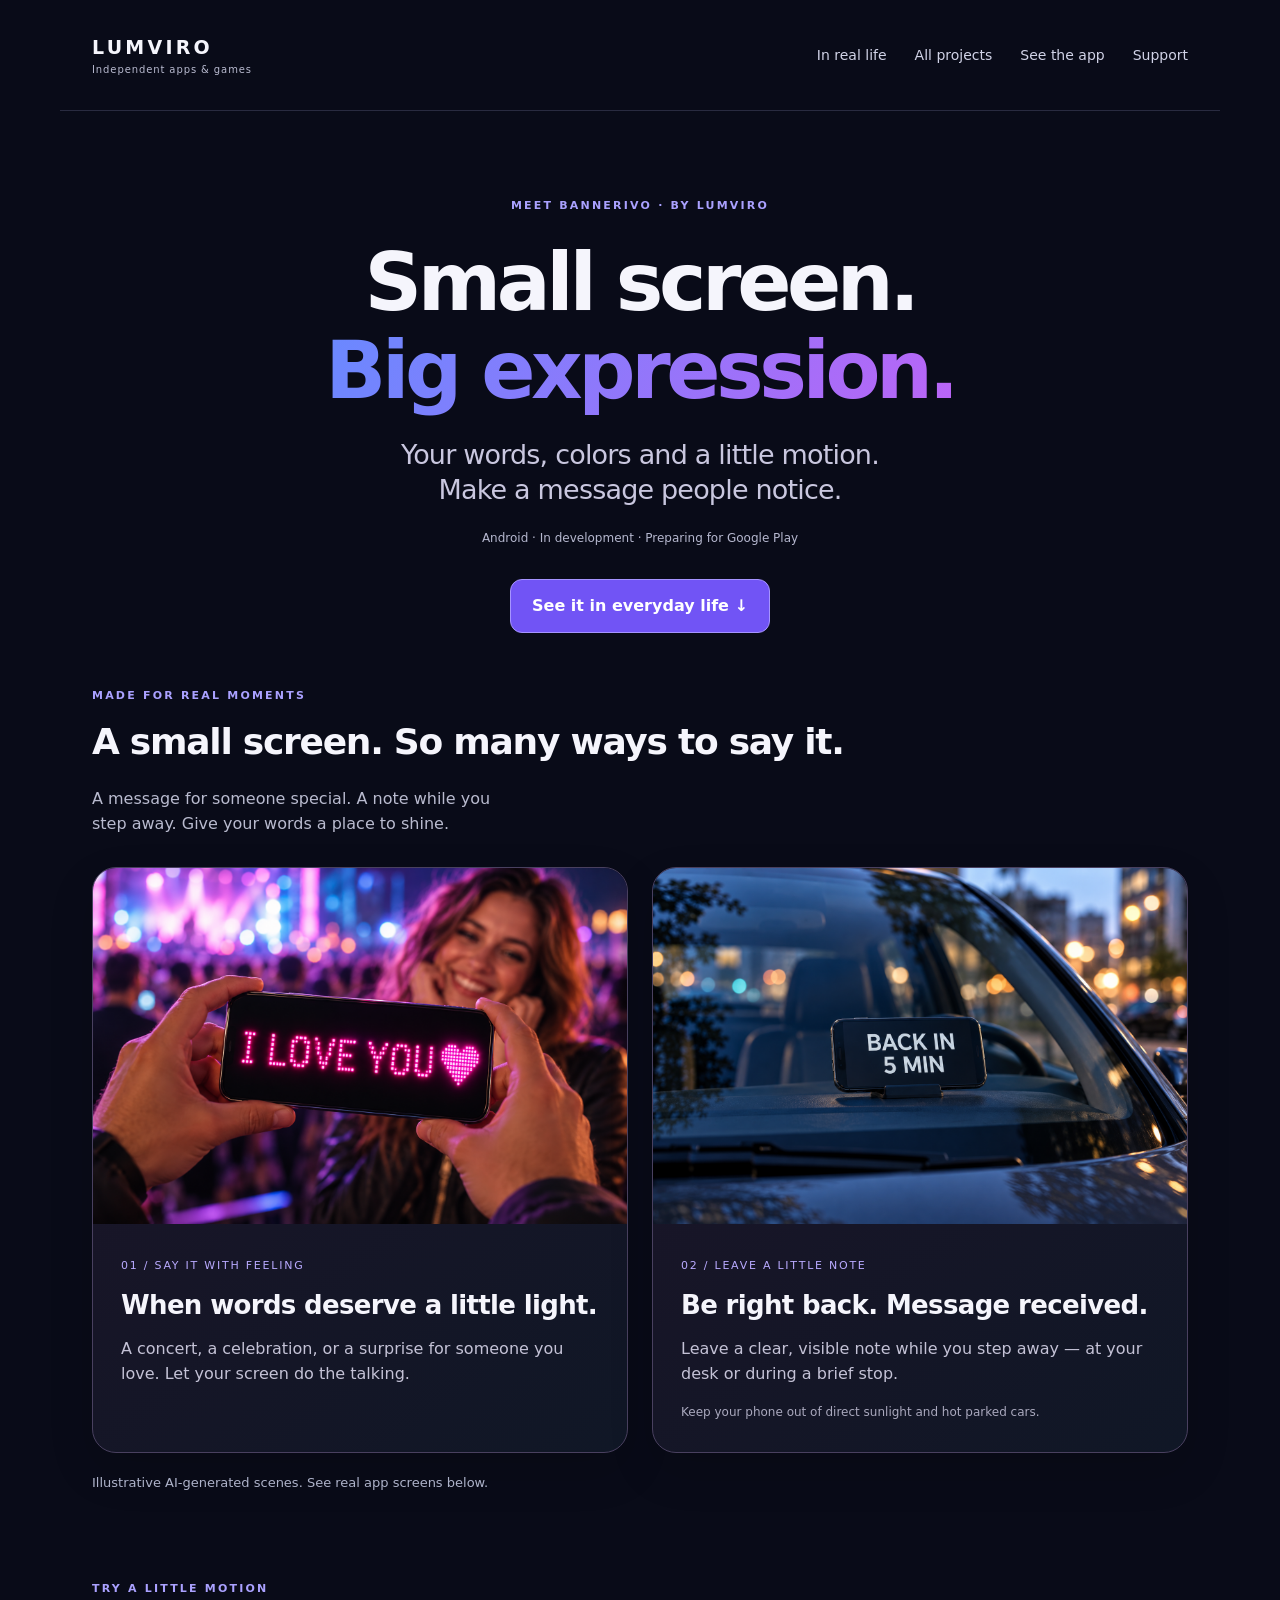
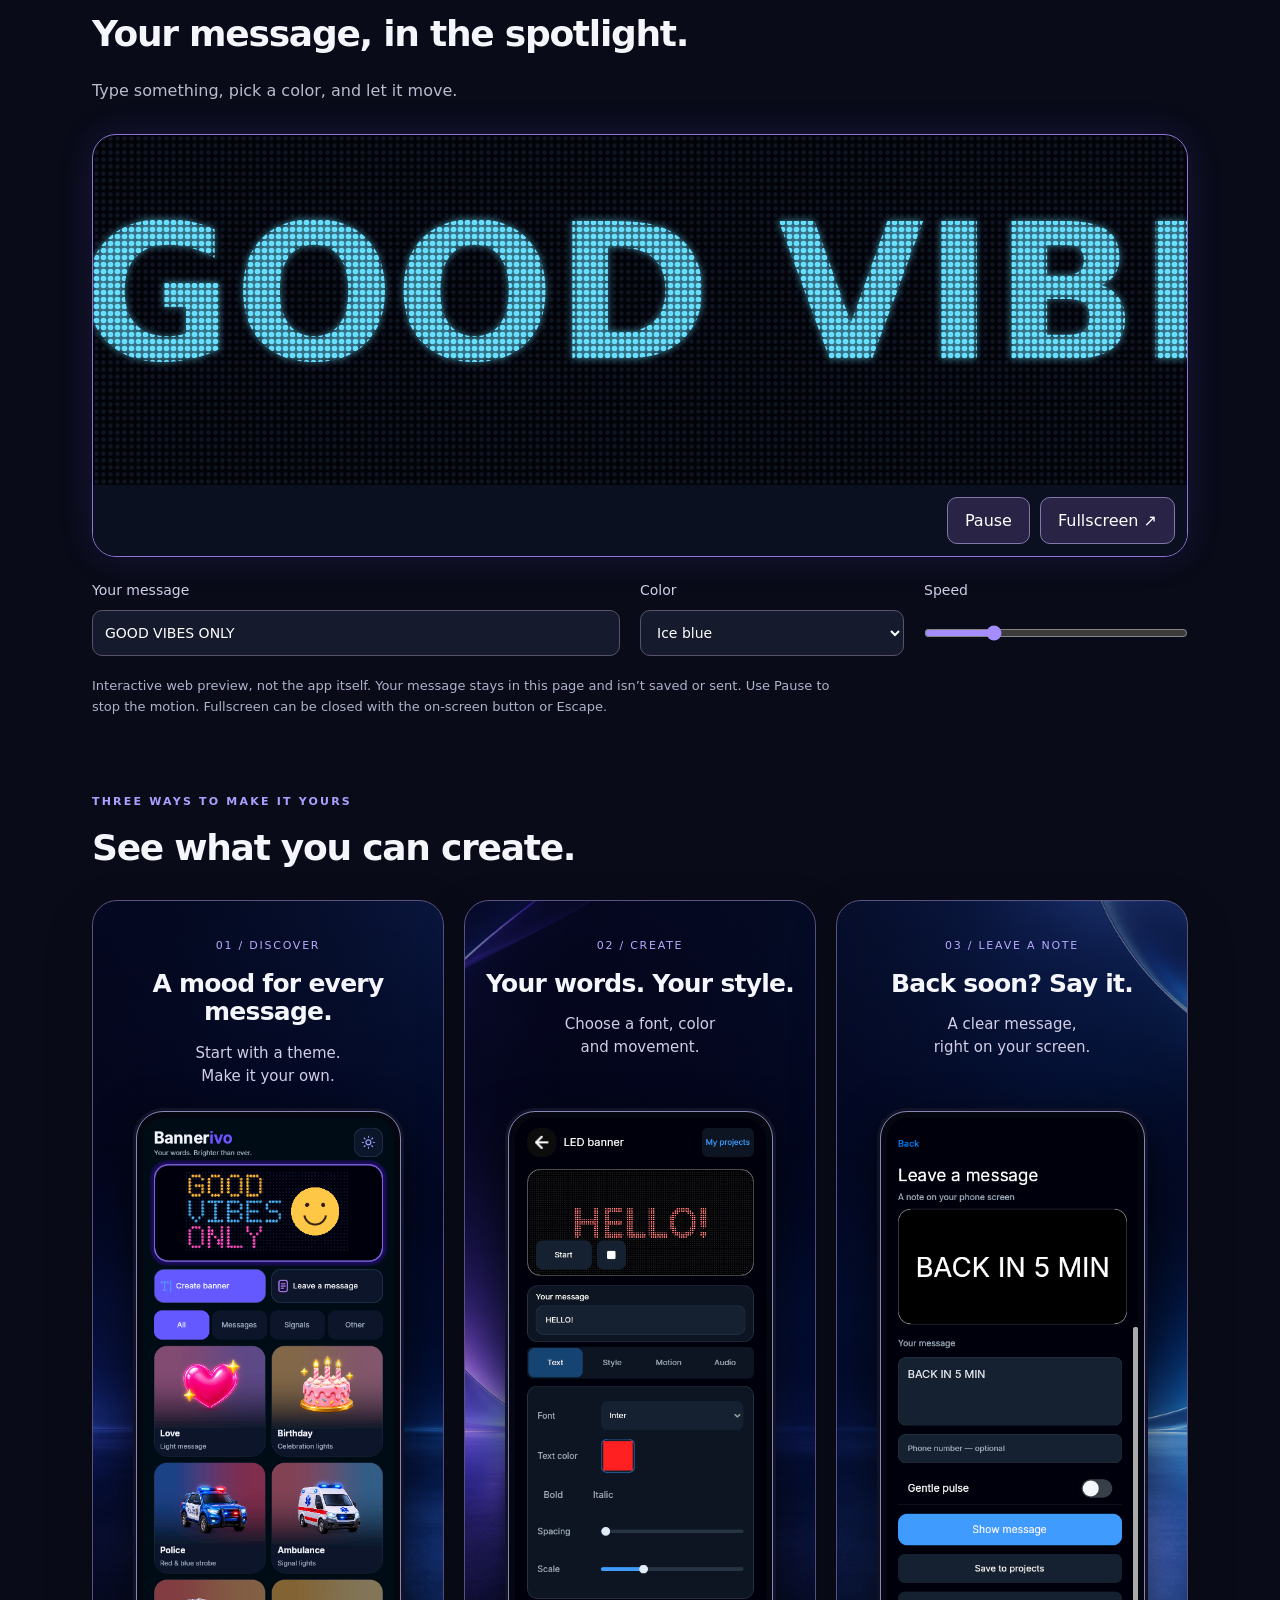
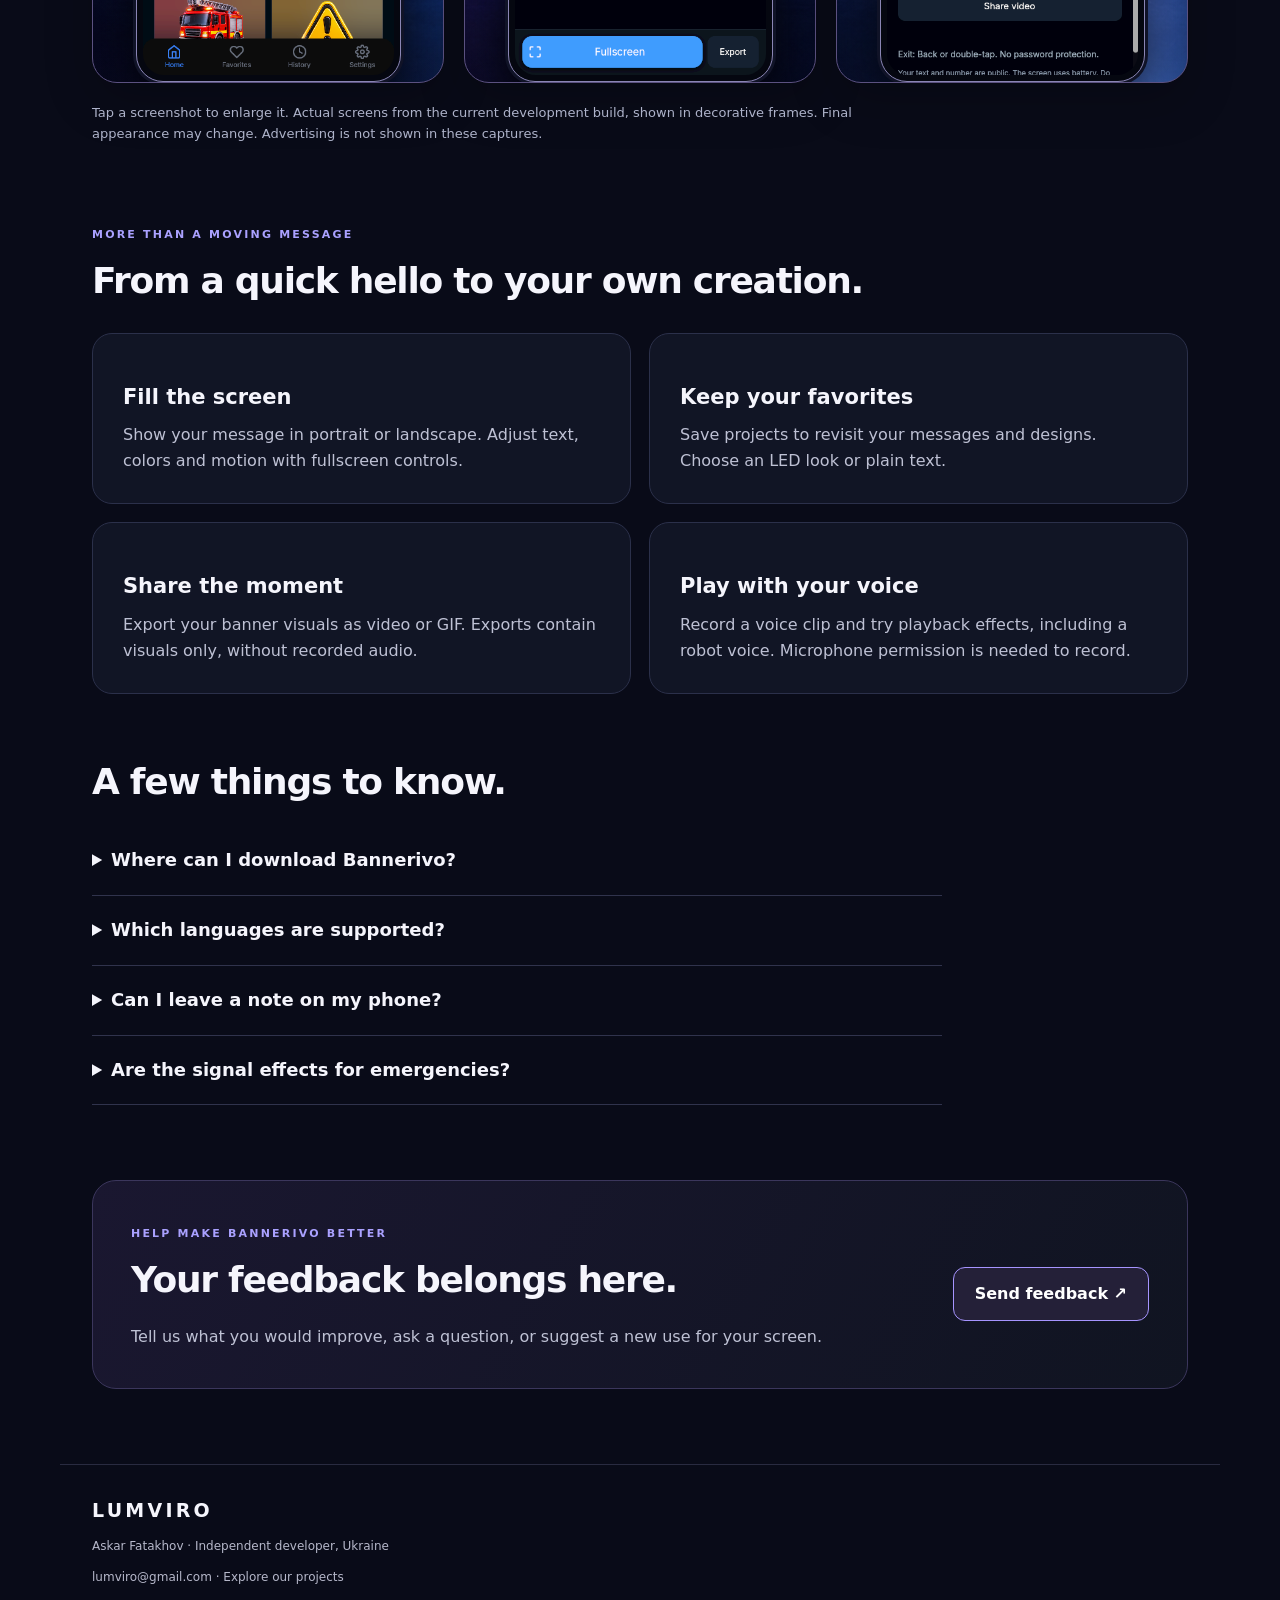
==== commit b39fc5f0: "Restore simple demo and lead with editorial lifestyle gallery" ====
--- a/bannerivo.html
+++ b/bannerivo.html
@@ -1,20 +1,18 @@
 <!doctype html>
 <html lang="en"><head><meta charset="utf-8"><meta name="viewport" content="width=device-width,initial-scale=1"><meta name="description" content="Meet Bannerivo by Lumviro: create LED messages, leave a note, and share banner videos or GIFs. Preparing for Google Play."><meta name="theme-color" content="#090b18"><title>Bannerivo · Your words, brighter · Lumviro</title><link rel="icon" href="assets/bannerivo.png"><link rel="stylesheet" href="style.css"><link rel="stylesheet" href="bannerivo.css"><script src="bannerivo.js" defer></script></head>
-<body><a class="skip" href="#main">Skip to content</a><header><a class="brand" href="index.html">LUMVIRO<span>Independent apps & games</span></a><nav aria-label="Main navigation"><a href="index.html#projects">All projects</a><a href="#screens">See the app</a><a href="#support">Support</a></nav></header>
-<main id="main"><section class="product-hero"><span class="eyebrow">MEET BANNERIVO · BY LUMVIRO</span><h1>Small screen.<br><span>Big expression.</span></h1><p class="intro">Your words, colors and a little motion.<br>Make a message people notice.</p><p class="status">Android · In development · Preparing for Google Play</p><a class="button" href="#demo">Try the mini app ↓</a></section>
+<body><a class="skip" href="#main">Skip to content</a><header><a class="brand" href="index.html">LUMVIRO<span>Independent apps & games</span></a><nav aria-label="Main navigation"><a href="#in-life">In real life</a><a href="index.html#projects">All projects</a><a href="#screens">See the app</a><a href="#support">Support</a></nav></header>
+<main id="main"><section class="product-hero"><span class="eyebrow">MEET BANNERIVO · BY LUMVIRO</span><h1>Small screen.<br><span>Big expression.</span></h1><p class="intro">Your words, colors and a little motion.<br>Make a message people notice.</p><p class="status">Android · In development · Preparing for Google Play</p><a class="button" href="#in-life">See it in everyday life ↓</a></section>
+<section class="life-stories" id="in-life" aria-labelledby="life-title">
+<div class="section-title"><span class="eyebrow">MADE FOR REAL MOMENTS</span><h2 id="life-title">A small screen. So many ways to say it.</h2><p class="copy">A message for someone special. A note while you step away. Give your words a place to shine.</p></div>
+<div class="life-grid">
+<figure class="life-card"><img src="assets/bannerivo/love-concert.png" width="1536" height="1024" alt="Hands holding a phone with a pink I LOVE YOU message at an evening concert" fetchpriority="high"><figcaption><span class="number">01 / SAY IT WITH FEELING</span><h3>When words deserve a little light.</h3><p>A concert, a celebration, or a surprise for someone you love. Let your screen do the talking.</p></figcaption></figure>
+<figure class="life-card"><img src="assets/bannerivo/note-car.png" width="1536" height="1024" alt="A phone behind the windshield of a parked car displaying BACK IN 5 MIN"><figcaption><span class="number">02 / LEAVE A LITTLE NOTE</span><h3>Be right back. Message received.</h3><p>Leave a clear, visible note while you step away — at your desk or during a brief stop.</p><p class="life-tip">Keep your phone out of direct sunlight and hot parked cars.</p></figcaption></figure>
+</div><p class="note">Illustrative AI-generated scenes. See real app screens below.</p></section>
 <section class="live-demo" id="demo" aria-labelledby="demo-title">
-<div class="section-title"><span class="eyebrow">A LITTLE APP, RIGHT HERE</span><h2 id="demo-title">Choose a moment. Make it yours.</h2><p class="copy">Open a mode, change the message, then fill your screen.</p></div>
-<div id="mode-menu" class="scenario-grid">
-<button class="scenario" type="button" data-mode="love"><img src="assets/bannerivo/love-concert.png" width="1536" height="1024" alt="A pink I LOVE YOU message on a phone at a concert"><span class="scenario-copy"><span class="mode-icon" aria-hidden="true">♥</span><span><strong>Love</strong><span>A few words. A big feeling.</span><span class="scenario-action">Open Love →</span></span></span></button>
-<button class="scenario" type="button" data-mode="note"><img src="assets/bannerivo/note-car.png" width="1536" height="1024" alt="A phone displaying BACK IN 5 MIN inside a parked car"><span class="scenario-copy"><span class="mode-icon" aria-hidden="true">▤</span><span><strong>Leave a message</strong><span>Stepping away? Leave a clear note.</span><span class="scenario-action">Open message →</span></span></span></button>
-</div>
-<p id="scenario-caption" class="note">Illustrative AI-generated scenes. Tap a card to open a simplified web demo. Keep phones out of direct sunlight and hot parked cars.</p>
-<div id="mode-editor" class="mini-app" hidden>
-<div class="mini-header"><button type="button" id="mode-back">← All modes</button><h3 id="mode-title">Love</h3><span class="demo-badge">WEB DEMO</span></div>
-<div class="demo-stage" id="demo-stage"><canvas id="led-demo" role="img" aria-label="Message preview"></canvas><div class="stage-actions"><button type="button" id="demo-play" aria-pressed="false">Pause</button><button type="button" id="demo-fullscreen">Show fullscreen ↗</button></div></div>
-<div class="demo-controls"><label class="message-control" for="demo-message">Your message<input id="demo-message" type="text" maxlength="80" value="I LOVE YOU ♥" autocomplete="off"></label><label for="demo-color">Text color<select id="demo-color"><option value="#ff86ce">Pink</option><option value="#69dfff">Ice blue</option><option value="#ffd26f">Amber</option><option value="#9affb0">Mint</option><option value="#ffffff">White</option><option value="#18202b">Ink</option></select></label><label for="demo-background">Background<select id="demo-background"><option value="#02040a">Midnight</option><option value="#170d22">Plum</option><option value="#082024">Deep teal</option><option value="#f5f2e9">Paper</option></select></label><label for="demo-motion">Movement<select id="demo-motion"><option value="scroll">Scrolling</option><option value="pulse">Gentle pulse</option><option value="static">Still</option></select></label><label for="demo-style">Display style<select id="demo-style"><option value="led">LED dots</option><option value="plain">Plain text</option></select></label><label id="speed-control" for="demo-speed">Speed<input id="demo-speed" type="range" min="40" max="320" value="110"></label></div>
-<p id="mode-tip" class="note"></p><p class="note">Simplified browser demo, not the full app. Your edits stay in this page and aren’t saved or sent. Exit fullscreen using its button or Escape.</p><p id="demo-status" class="note" role="status"></p></div>
-<noscript><p>Enable JavaScript to open the interactive modes. Real app screenshots are available below.</p></noscript></section>
+<div class="section-title"><span class="eyebrow">TRY A LITTLE MOTION</span><h2 id="demo-title">Your message, in the spotlight.</h2><p class="copy">Type something, pick a color, and let it move.</p></div>
+<div class="demo-stage" id="demo-stage"><canvas id="led-demo" role="img" aria-label="Animated LED message: GOOD VIBES ONLY"></canvas><div class="stage-actions"><button type="button" id="demo-play" aria-pressed="false">Pause</button><button type="button" id="demo-fullscreen">Fullscreen ↗</button></div></div>
+<div class="demo-controls"><label class="message-control" for="demo-message">Your message<input id="demo-message" type="text" maxlength="80" value="GOOD VIBES ONLY" autocomplete="off"></label><label for="demo-color">Color<select id="demo-color"><option value="#69dfff">Ice blue</option><option value="#ff86ce">Pink</option><option value="#ffd26f">Amber</option><option value="#9affb0">Mint</option><option value="#ffffff">White</option></select></label><label for="demo-speed">Speed<input id="demo-speed" type="range" min="40" max="320" value="110"></label></div>
+<p class="note">Interactive web preview, not the app itself. Your message stays in this page and isn’t saved or sent. Use Pause to stop the motion. Fullscreen can be closed with the on-screen button or Escape.</p><p id="demo-status" class="note" role="status"></p><noscript><p>Enable JavaScript to try the moving display. The app screenshots below remain available.</p></noscript></section>
 <section id="screens" aria-labelledby="screens-title"><div class="section-title"><span class="eyebrow">THREE WAYS TO MAKE IT YOURS</span><h2 id="screens-title">See what you can create.</h2></div><div class="showcase-grid">
 <figure class="showcase"><figcaption><span class="number">01 / DISCOVER</span><h3>A mood for every message.</h3><p>Start with a theme.<br>Make it your own.</p></figcaption><a class="phone screenshot-link" href="assets/bannerivo/home.png" data-title="Home screen" aria-label="Enlarge: Home screen"><img src="assets/bannerivo/home.png" alt="Bannerivo home screen with Love, Birthday, Police and Ambulance cards" width="412" height="915" fetchpriority="high"></a></figure>
 <figure class="showcase editor-shot"><figcaption><span class="number">02 / CREATE</span><h3>Your words. Your style.</h3><p>Choose a font, color<br>and movement.</p></figcaption><a class="phone screenshot-link" href="assets/bannerivo/editor.png" data-title="Banner editor" aria-label="Enlarge: Banner editor"><img src="assets/bannerivo/editor.png" alt="LED banner editor with a HELLO! message, font, color and size controls" width="412" height="915" loading="lazy"></a></figure>
--- a/bannerivo.css
+++ b/bannerivo.css
@@ -1,3 +1,5 @@
 .product-hero{text-align:center;padding:80px 0 70px;max-width:760px;margin:auto}.product-hero h1{font-size:clamp(44px,7vw,80px)}.product-hero .intro{font-size:clamp(20px,3vw,27px);color:#c9c7df}.showcase-grid{display:grid;grid-template-columns:repeat(3,minmax(0,1fr));gap:20px}.showcase{margin:0;padding:30px 20px 0;border:1px solid #5b5180;border-radius:25px;background:linear-gradient(#080b2290,#080b2210),url('assets/bannerivo/studio-background.png') center/cover;overflow:hidden;box-shadow:0 18px 50px #0003}.showcase figcaption{min-height:165px;text-align:center}.showcase h3{font-size:25px;line-height:1.15;letter-spacing:-.03em;margin:13px 0}.showcase p{font-size:15px;line-height:1.5;color:#d2cee7}.phone{max-width:265px;margin:15px auto 0;padding:6px;background:#050710;border:1px solid #8a85b4;border-radius:27px;box-shadow:0 0 0 3px #101327,0 15px 45px #000b;overflow:hidden}.phone img{width:100%;height:auto;display:block;border-radius:21px}.editor-shot{background-position:25% center}.note-shot{background-position:75% center}.product-features{margin-top:75px}.details{margin-top:65px;max-width:850px}details{border-bottom:1px solid #30334c;padding:20px 0}summary{cursor:pointer;font-weight:650;font-size:18px}summary:focus-visible{outline:2px solid #75ddff;outline-offset:6px}details p{color:#bec1d4;max-width:740px}@media(max-width:850px){.showcase-grid{grid-template-columns:1fr;max-width:470px;margin:auto}.showcase{padding:30px 25px 0}.showcase figcaption{min-height:0}.showcase h3{font-size:30px}.phone{max-width:285px;margin-top:25px}.product-hero{padding:50px 0}.product-features{margin-top:50px}}
 .live-demo{margin-bottom:70px}.demo-stage{position:relative;border:1px solid #8c75d6;border-radius:24px;overflow:hidden;background:#02040a;box-shadow:0 0 35px #7951ff25}#led-demo{display:block;width:100%;height:clamp(210px,28vw,350px)}.stage-actions{display:flex;justify-content:flex-end;gap:10px;padding:12px;background:#0b1020}.live-demo button,.lightbox-bar button{font:inherit;color:#fff;background:#292445;border:1px solid #8276aa;border-radius:10px;padding:10px 17px;min-height:44px;cursor:pointer}.live-demo button:hover,.lightbox-bar button:hover{background:#44396a}button:focus-visible,input:focus-visible,select:focus-visible{outline:3px solid #75ddff;outline-offset:3px}.demo-controls{display:grid;grid-template-columns:2fr 1fr 1fr;gap:20px;margin-top:22px}.demo-controls label{display:flex;flex-direction:column;gap:8px;color:#d2cee7;font-size:14px}.demo-controls input[type=text],.demo-controls select{font:inherit;width:100%;min-width:0;min-height:46px;padding:10px 12px;color:#fff;background:#151a2c;border:1px solid #57536e;border-radius:10px}.demo-controls input[type=range]{width:100%;min-height:46px;margin:0;accent-color:#a58cff}.demo-stage:fullscreen,.demo-stage.expanded{width:100%;height:100%;border:0;border-radius:0;display:flex;flex-direction:column;background:#02040a}.demo-stage:fullscreen canvas,.demo-stage.expanded canvas{flex:1;min-height:0;height:0}.demo-stage.expanded{position:fixed;inset:0;z-index:1000;height:100dvh}.demo-stage:fullscreen .stage-actions,.demo-stage.expanded .stage-actions{padding-bottom:max(12px,env(safe-area-inset-bottom));flex-shrink:0}.screenshot-link{display:block;cursor:zoom-in;transition:border-color .2s,box-shadow .2s}.screenshot-link:hover{border-color:#bda5ff;box-shadow:0 0 0 3px #594486,0 15px 45px #000b}#screenshot-dialog{color:#f5f5fc;background:#0b1020;border:1px solid #8276aa;border-radius:18px;padding:16px;max-width:calc(100vw - 24px);max-height:92dvh;overflow:auto}#screenshot-dialog::backdrop{background:#02040aeb}.lightbox-bar{display:flex;align-items:center;gap:25px;justify-content:space-between;position:sticky;top:-16px;background:#0b1020;padding:10px 0}.lightbox-bar h2{font-size:18px;margin:0}#screenshot-large{display:block;max-width:100%;width:auto;height:auto;max-height:75dvh;margin:auto}body.modal-open{overflow:hidden}@media(max-width:650px){.demo-controls{grid-template-columns:1fr 1fr}.message-control{grid-column:1/-1}.stage-actions{justify-content:space-between}.live-demo{margin-bottom:45px}}@media(prefers-reduced-motion:reduce){.screenshot-link{transition:none}}
-[hidden]{display:none!important}.scenario-grid{display:grid;grid-template-columns:1fr 1fr;gap:24px}.live-demo button.scenario{display:block;padding:0;text-align:left;overflow:hidden;border-radius:24px;background:#111525;border:1px solid #58516f;transition:transform .2s,border-color .2s;width:100%}.scenario:hover{transform:translateY(-4px);border-color:#e09aff!important}.scenario img{display:block;width:100%;height:auto;aspect-ratio:3/2;object-fit:cover}.scenario-copy{display:flex;align-items:center;gap:20px;padding:26px}.scenario-copy strong{display:block;font-size:24px;line-height:1.25;margin-bottom:8px}.scenario-copy span span{display:block;color:#bec1d4;font-size:15px}.scenario-copy .scenario-action{color:#c3acff;margin-top:16px;font-weight:700}.mode-icon{font-size:46px;color:#ff86ce;line-height:1}.scenario[data-mode=note] .mode-icon{color:#69dfff}.mini-app{border:1px solid #524970;border-radius:24px;padding:24px;background:linear-gradient(140deg,#201128,#0c1525)}.mini-app[data-mode=note]{background:linear-gradient(140deg,#102126,#0c1525)}.mini-header{display:flex;gap:18px;align-items:center;flex-wrap:wrap;margin-bottom:22px}.mini-header h3{margin:0;flex:1;font-size:24px}.demo-badge{font-size:10px;letter-spacing:.13em;color:#c3bad9}.mini-app .demo-controls{grid-template-columns:repeat(3,minmax(0,1fr))}.mini-app .message-control{grid-column:1/-1}@media(max-width:650px){.scenario-grid{grid-template-columns:1fr}.scenario-copy{padding:20px;gap:15px}.mini-app{padding:14px}.mini-header{gap:12px}.mini-header h3{font-size:21px}.mini-app .demo-controls{grid-template-columns:repeat(2,minmax(0,1fr))}.demo-badge{display:none}}@media(prefers-reduced-motion:reduce){.live-demo button.scenario{transition:none}.scenario:hover{transform:none}}
+
+/* Lifestyle gallery is editorial, not interactive app navigation. */
+.product-hero{padding-bottom:48px}.life-stories{margin-bottom:80px}.life-grid{display:grid;grid-template-columns:repeat(2,minmax(0,1fr));gap:24px}.life-card{margin:0;overflow:hidden;border:1px solid #49405f;border-radius:24px;background:linear-gradient(145deg,#1c1428,#101726);box-shadow:0 18px 45px #0002}.life-card img{display:block;width:100%;height:auto;aspect-ratio:3/2;object-fit:cover}.life-card figcaption{padding:27px 28px 30px}.life-card h3{font-size:26px;line-height:1.2;letter-spacing:-.025em;margin:14px 0}.life-card p{color:#c4c2d6;margin:0;font-size:16px}.life-card .life-tip{font-size:12px;color:#aaa9be;margin-top:16px}@media(max-width:700px){.life-grid{grid-template-columns:1fr;gap:22px}.life-stories{margin-bottom:48px}.life-card figcaption{padding:24px}.life-card h3{font-size:25px}.product-hero{padding-bottom:36px}}
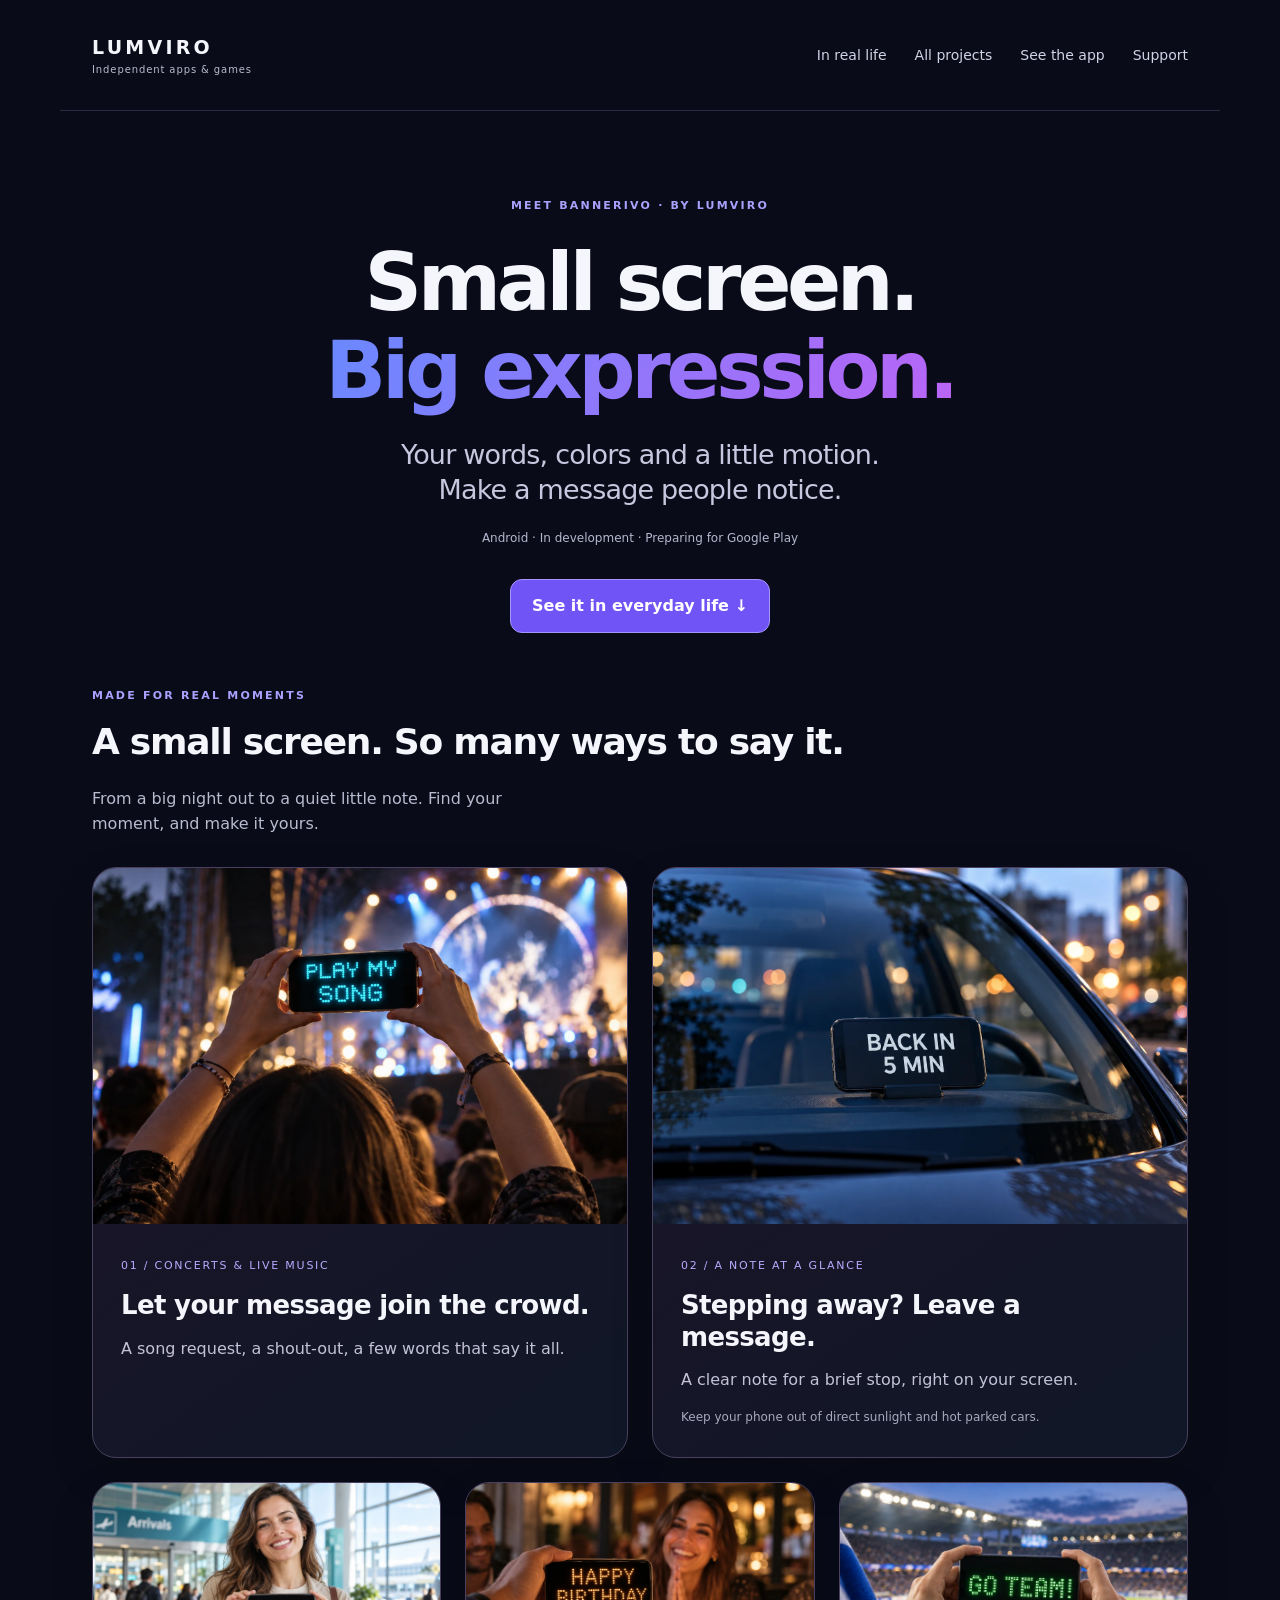
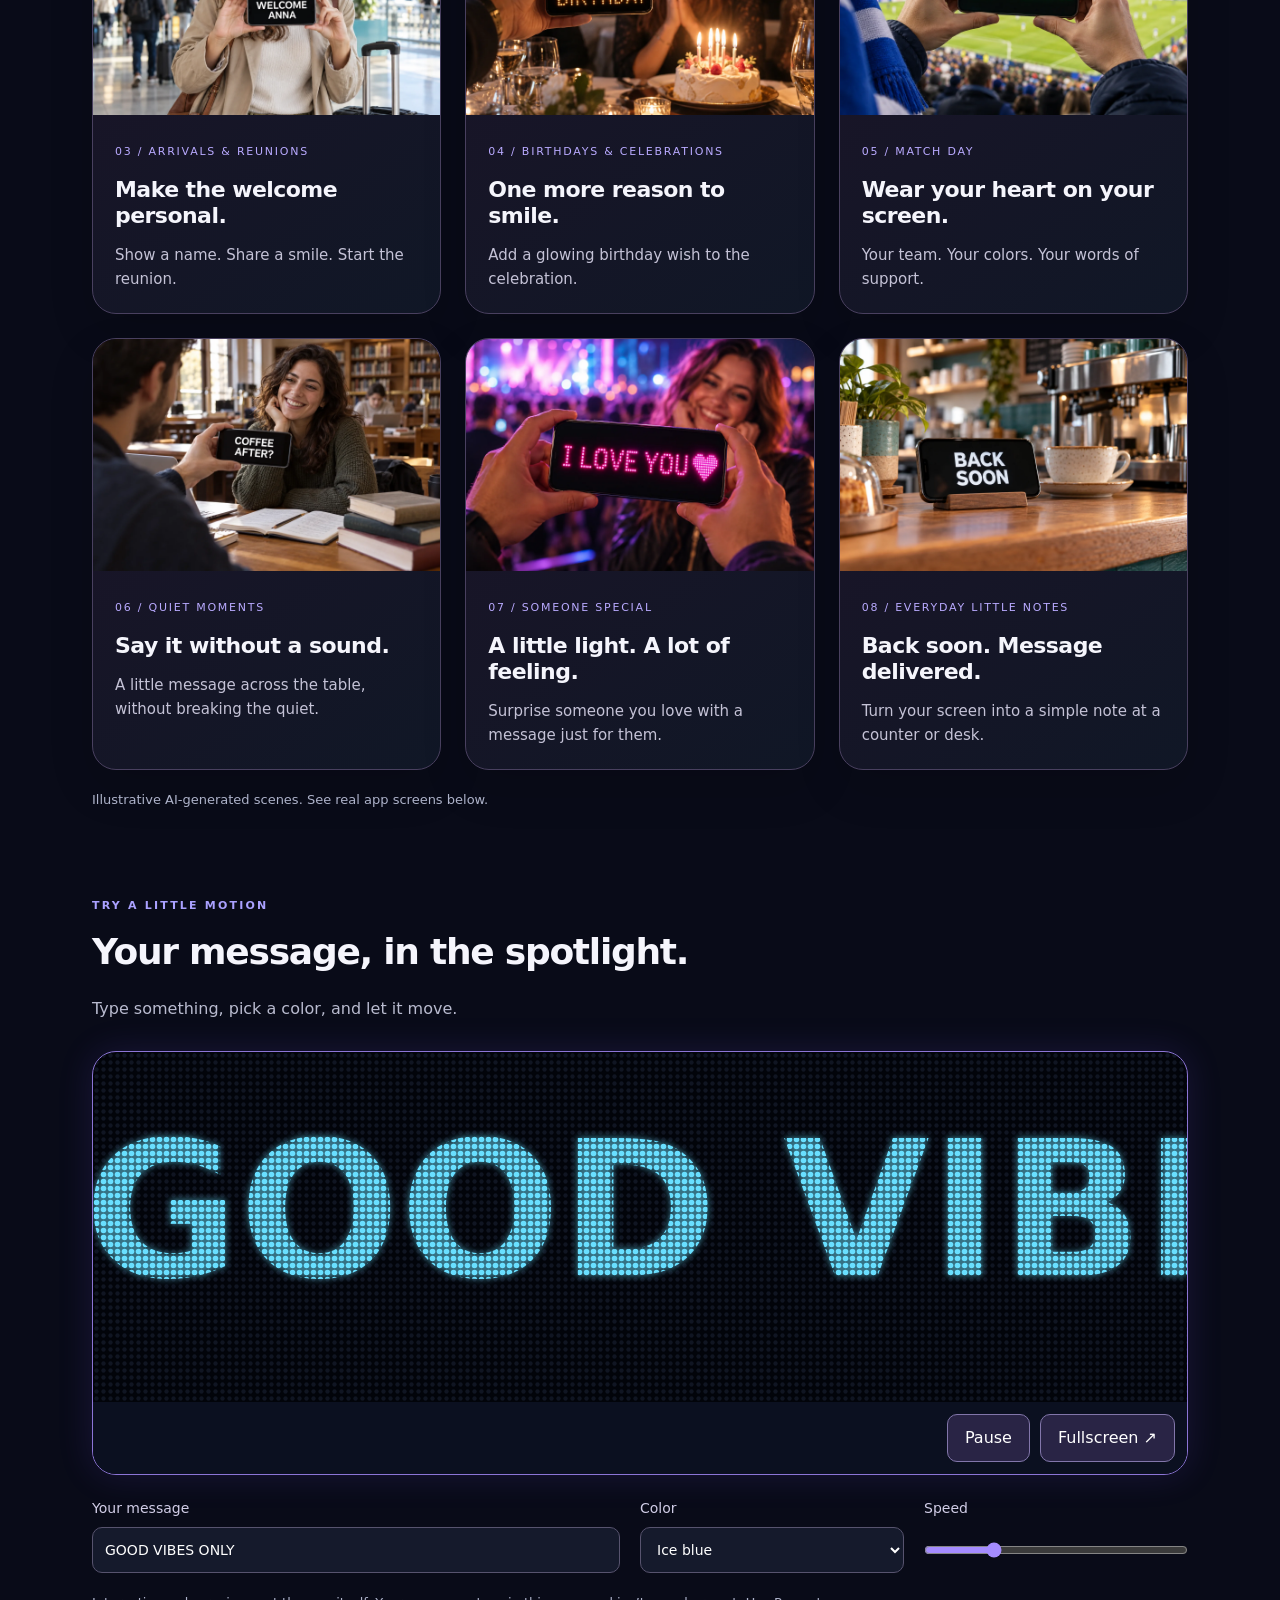
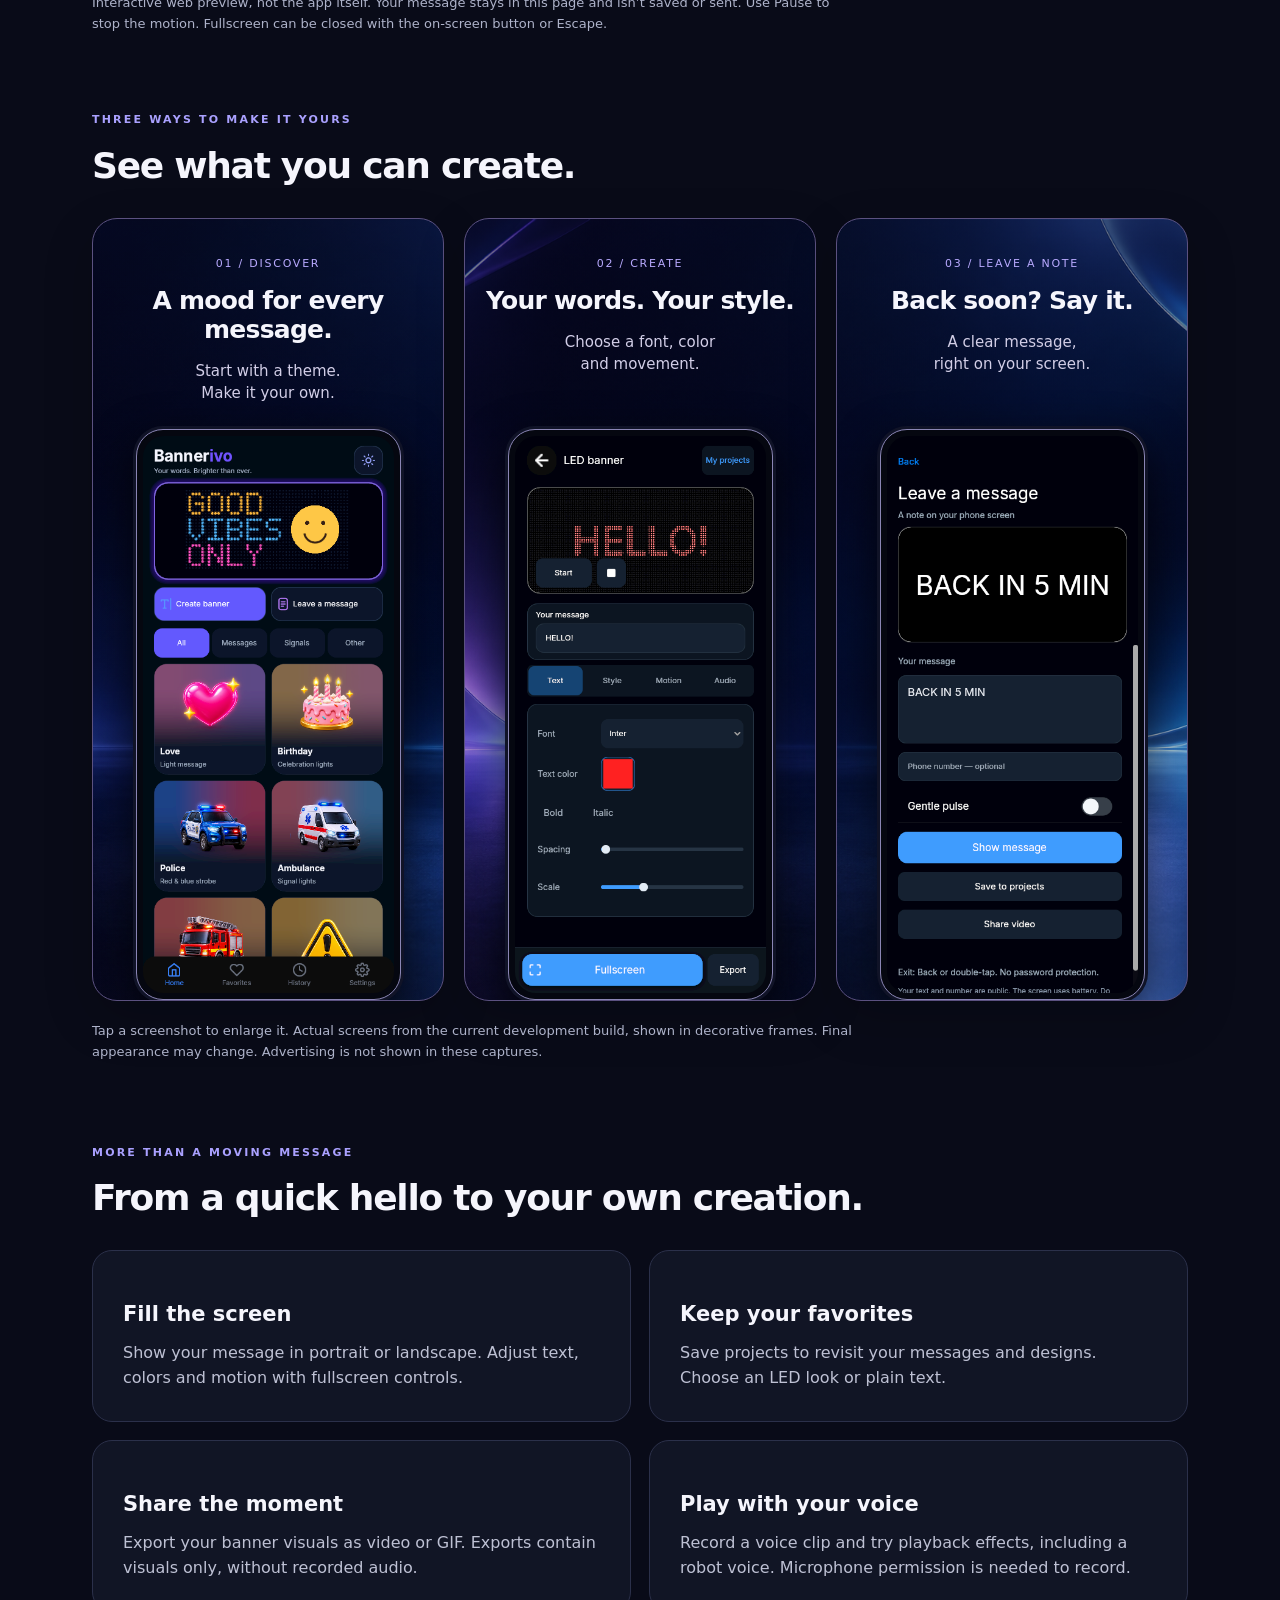
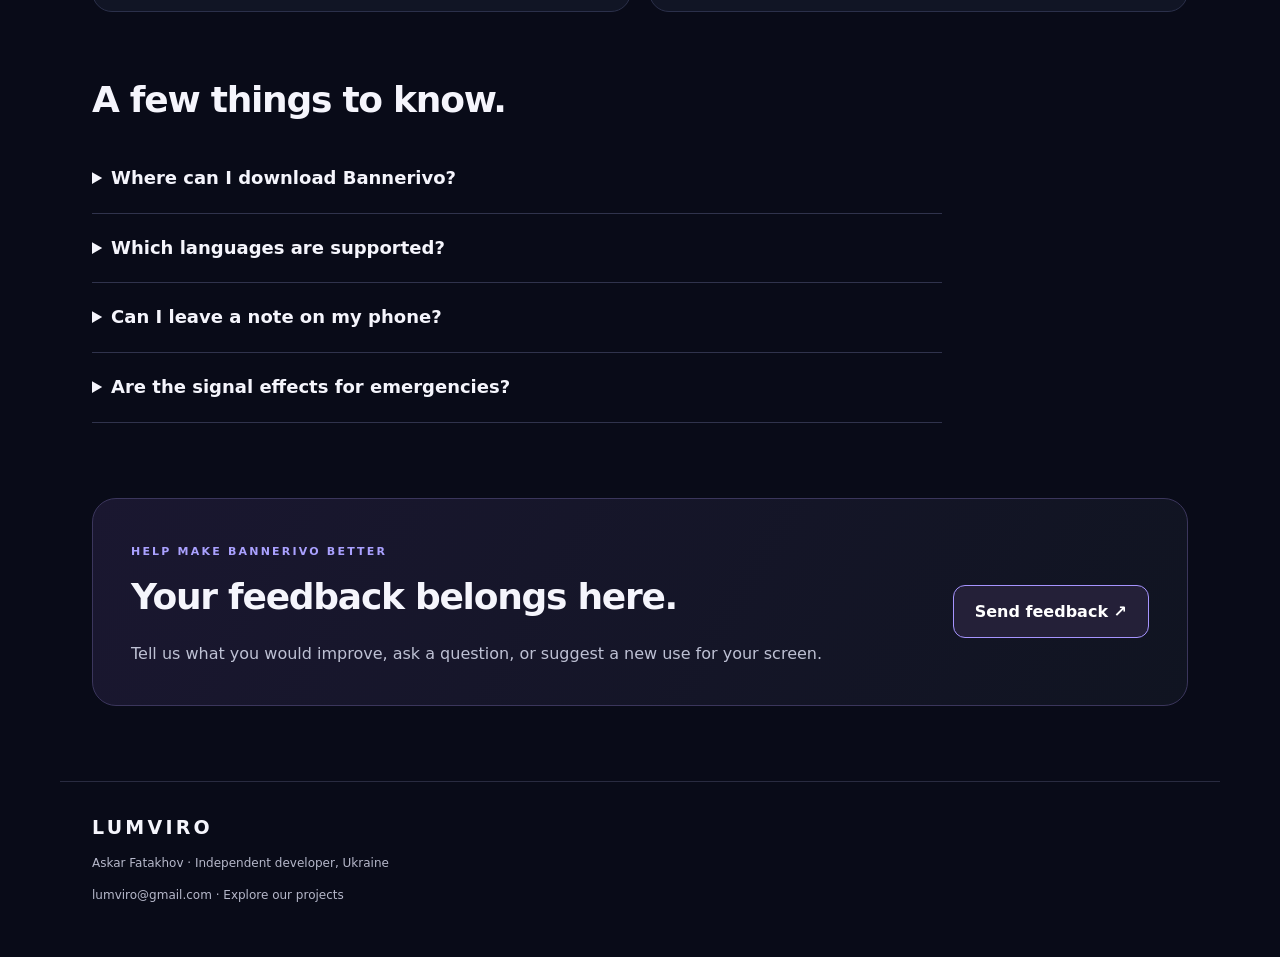
==== commit 03683d8f: "Expand Bannerivo lifestyle gallery with eight real-world scenes" ====
--- a/bannerivo.html
+++ b/bannerivo.html
@@ -3,10 +3,16 @@
 <body><a class="skip" href="#main">Skip to content</a><header><a class="brand" href="index.html">LUMVIRO<span>Independent apps & games</span></a><nav aria-label="Main navigation"><a href="#in-life">In real life</a><a href="index.html#projects">All projects</a><a href="#screens">See the app</a><a href="#support">Support</a></nav></header>
 <main id="main"><section class="product-hero"><span class="eyebrow">MEET BANNERIVO · BY LUMVIRO</span><h1>Small screen.<br><span>Big expression.</span></h1><p class="intro">Your words, colors and a little motion.<br>Make a message people notice.</p><p class="status">Android · In development · Preparing for Google Play</p><a class="button" href="#in-life">See it in everyday life ↓</a></section>
 <section class="life-stories" id="in-life" aria-labelledby="life-title">
-<div class="section-title"><span class="eyebrow">MADE FOR REAL MOMENTS</span><h2 id="life-title">A small screen. So many ways to say it.</h2><p class="copy">A message for someone special. A note while you step away. Give your words a place to shine.</p></div>
+<div class="section-title"><span class="eyebrow">MADE FOR REAL MOMENTS</span><h2 id="life-title">A small screen. So many ways to say it.</h2><p class="copy">From a big night out to a quiet little note. Find your moment, and make it yours.</p></div>
 <div class="life-grid">
-<figure class="life-card"><img src="assets/bannerivo/love-concert.png" width="1536" height="1024" alt="Hands holding a phone with a pink I LOVE YOU message at an evening concert" fetchpriority="high"><figcaption><span class="number">01 / SAY IT WITH FEELING</span><h3>When words deserve a little light.</h3><p>A concert, a celebration, or a surprise for someone you love. Let your screen do the talking.</p></figcaption></figure>
-<figure class="life-card"><img src="assets/bannerivo/note-car.png" width="1536" height="1024" alt="A phone behind the windshield of a parked car displaying BACK IN 5 MIN"><figcaption><span class="number">02 / LEAVE A LITTLE NOTE</span><h3>Be right back. Message received.</h3><p>Leave a clear, visible note while you step away — at your desk or during a brief stop.</p><p class="life-tip">Keep your phone out of direct sunlight and hot parked cars.</p></figcaption></figure>
+<figure class="life-card"><img src="assets/bannerivo/concert-request.webp" width="1536" height="1024" alt="A fan holding a phone with cyan PLAY MY SONG lettering at a concert" fetchpriority="high" decoding="async"><figcaption><span class="number">01 / CONCERTS &amp; LIVE MUSIC</span><h3>Let your message join the crowd.</h3><p>A song request, a shout-out, a few words that say it all.</p></figcaption></figure>
+<figure class="life-card"><img src="assets/bannerivo/note-car.webp" width="1536" height="1024" alt="A phone behind a parked car windshield displaying BACK IN 5 MIN" loading="lazy" decoding="async"><figcaption><span class="number">02 / A NOTE AT A GLANCE</span><h3>Stepping away? Leave a message.</h3><p>A clear note for a brief stop, right on your screen.</p><p class="life-tip">Keep your phone out of direct sunlight and hot parked cars.</p></figcaption></figure>
+<figure class="life-card"><img src="assets/bannerivo/airport-welcome.webp" width="1536" height="1024" alt="A woman holding a phone displaying WELCOME ANNA in an airport arrivals hall" loading="lazy" decoding="async"><figcaption><span class="number">03 / ARRIVALS &amp; REUNIONS</span><h3>Make the welcome personal.</h3><p>Show a name. Share a smile. Start the reunion.</p></figcaption></figure>
+<figure class="life-card"><img src="assets/bannerivo/birthday-table.webp" width="1536" height="1024" alt="A phone with HAPPY BIRTHDAY LED text beside a cake at a birthday dinner" loading="lazy" decoding="async"><figcaption><span class="number">04 / BIRTHDAYS &amp; CELEBRATIONS</span><h3>One more reason to smile.</h3><p>Add a glowing birthday wish to the celebration.</p></figcaption></figure>
+<figure class="life-card"><img src="assets/bannerivo/sports-fan.webp" width="1536" height="1024" alt="A fan holding a phone showing green GO TEAM lettering in a stadium" loading="lazy" decoding="async"><figcaption><span class="number">05 / MATCH DAY</span><h3>Wear your heart on your screen.</h3><p>Your team. Your colors. Your words of support.</p></figcaption></figure>
+<figure class="life-card"><img src="assets/bannerivo/library-message.webp" width="1536" height="1024" alt="Friends in a library with a phone displaying COFFEE AFTER" loading="lazy" decoding="async"><figcaption><span class="number">06 / QUIET MOMENTS</span><h3>Say it without a sound.</h3><p>A little message across the table, without breaking the quiet.</p></figcaption></figure>
+<figure class="life-card"><img src="assets/bannerivo/love-concert.webp" width="1536" height="1024" alt="Hands holding a phone with pink I LOVE YOU lettering at an evening concert" loading="lazy" decoding="async"><figcaption><span class="number">07 / SOMEONE SPECIAL</span><h3>A little light. A lot of feeling.</h3><p>Surprise someone you love with a message just for them.</p></figcaption></figure>
+<figure class="life-card"><img src="assets/bannerivo/cafe-note.webp" width="1536" height="1024" alt="A phone on a cafe counter displaying BACK SOON" loading="lazy" decoding="async"><figcaption><span class="number">08 / EVERYDAY LITTLE NOTES</span><h3>Back soon. Message delivered.</h3><p>Turn your screen into a simple note at a counter or desk.</p></figcaption></figure>
 </div><p class="note">Illustrative AI-generated scenes. See real app screens below.</p></section>
 <section class="live-demo" id="demo" aria-labelledby="demo-title">
 <div class="section-title"><span class="eyebrow">TRY A LITTLE MOTION</span><h2 id="demo-title">Your message, in the spotlight.</h2><p class="copy">Type something, pick a color, and let it move.</p></div>
--- a/bannerivo.css
+++ b/bannerivo.css
@@ -3,3 +3,6 @@
 
 /* Lifestyle gallery is editorial, not interactive app navigation. */
 .product-hero{padding-bottom:48px}.life-stories{margin-bottom:80px}.life-grid{display:grid;grid-template-columns:repeat(2,minmax(0,1fr));gap:24px}.life-card{margin:0;overflow:hidden;border:1px solid #49405f;border-radius:24px;background:linear-gradient(145deg,#1c1428,#101726);box-shadow:0 18px 45px #0002}.life-card img{display:block;width:100%;height:auto;aspect-ratio:3/2;object-fit:cover}.life-card figcaption{padding:27px 28px 30px}.life-card h3{font-size:26px;line-height:1.2;letter-spacing:-.025em;margin:14px 0}.life-card p{color:#c4c2d6;margin:0;font-size:16px}.life-card .life-tip{font-size:12px;color:#aaa9be;margin-top:16px}@media(max-width:700px){.life-grid{grid-template-columns:1fr;gap:22px}.life-stories{margin-bottom:48px}.life-card figcaption{padding:24px}.life-card h3{font-size:25px}.product-hero{padding-bottom:36px}}
+
+/* Two lead stories, followed by six compact scenes. */
+@media(min-width:1001px){.life-grid{grid-template-columns:repeat(6,minmax(0,1fr))}.life-card{grid-column:span 2}.life-card:nth-child(-n+2){grid-column:span 3}.life-card:nth-child(n+3) figcaption{padding:22px}.life-card:nth-child(n+3) h3{font-size:22px}.life-card:nth-child(n+3) p{font-size:15px}}
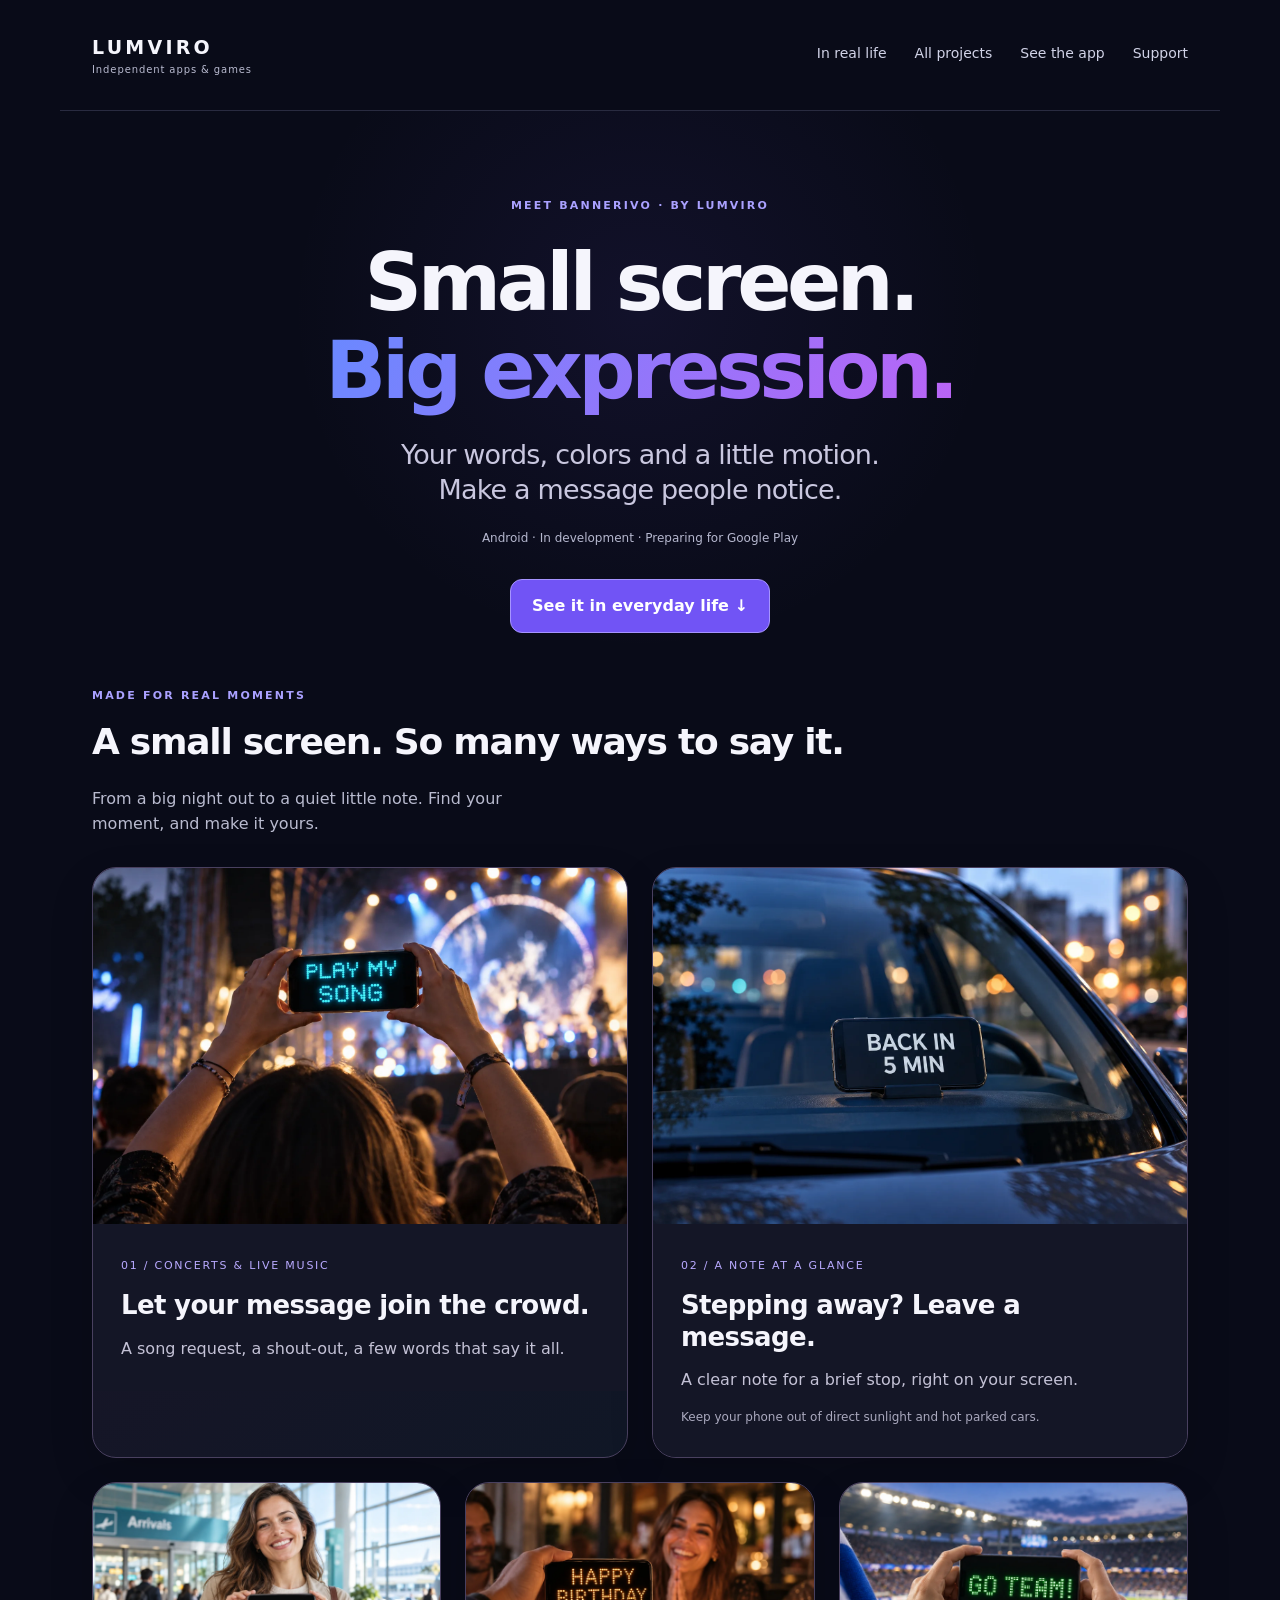
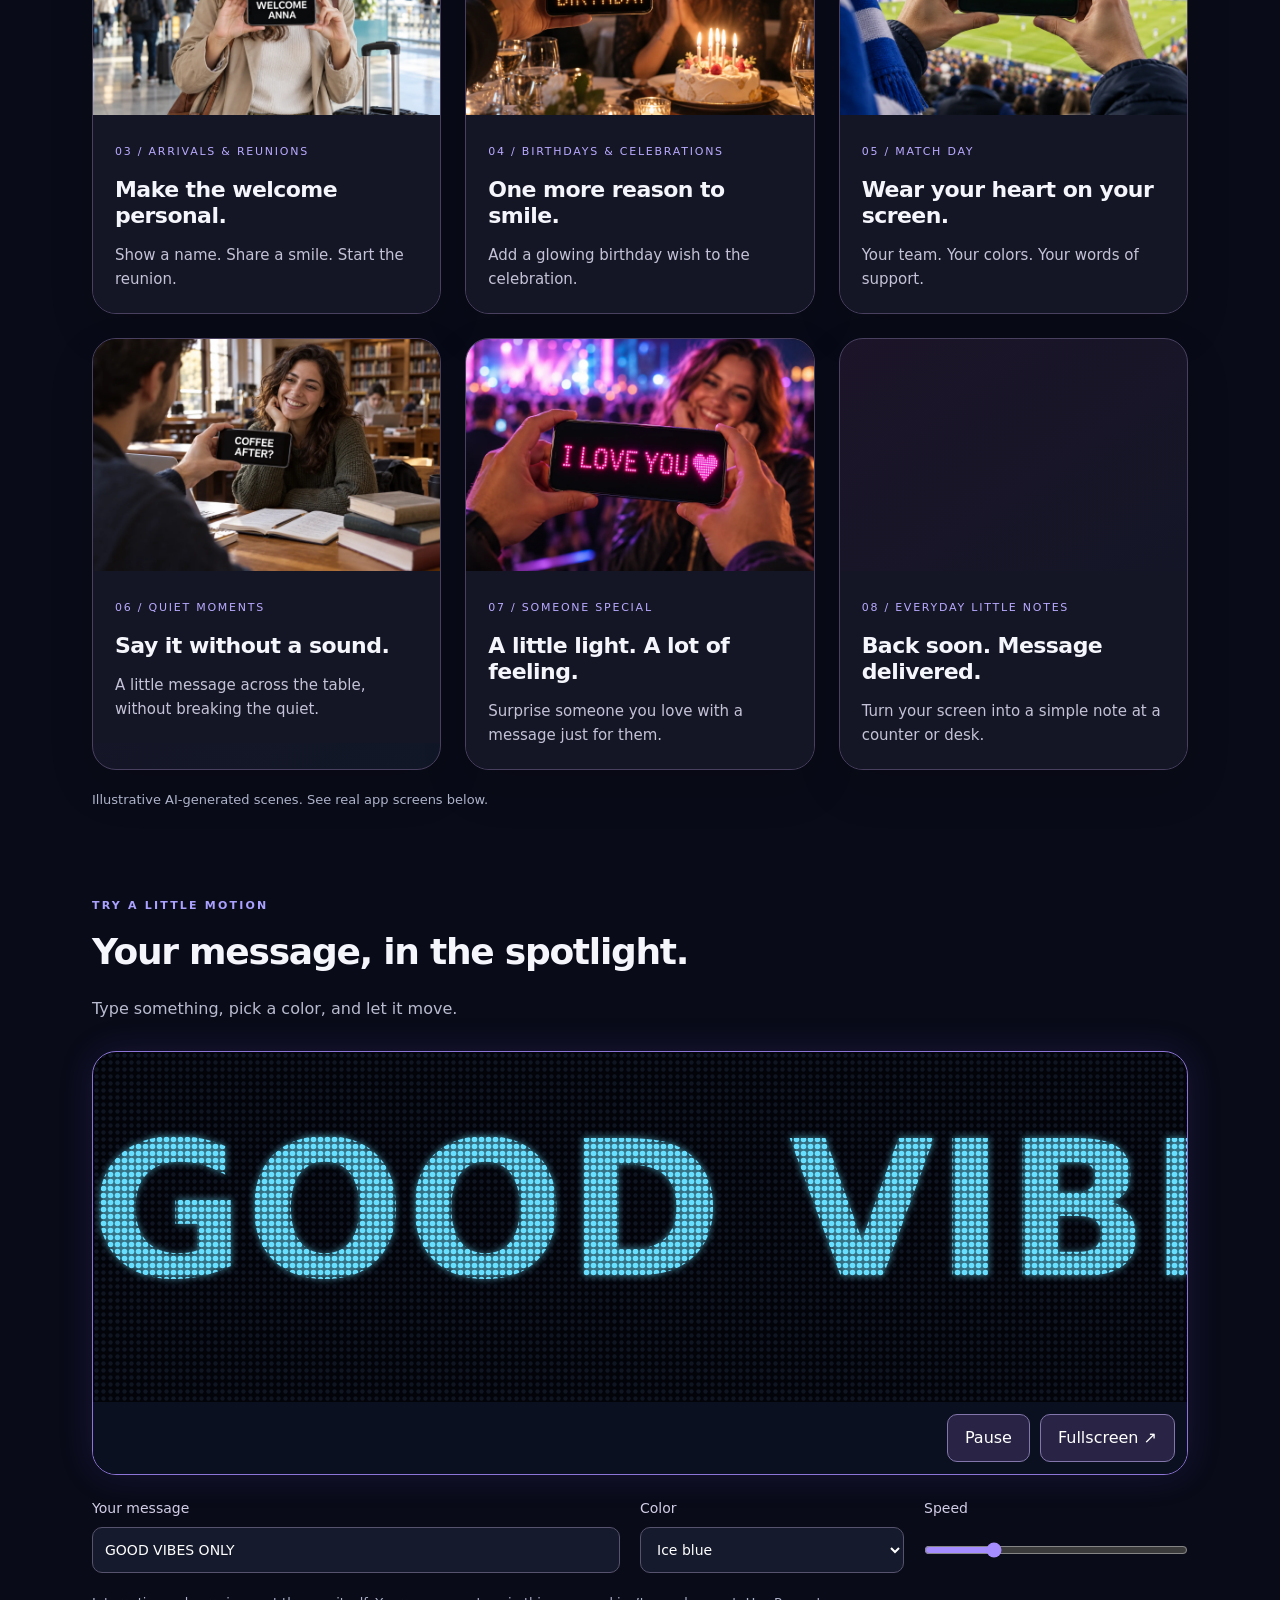
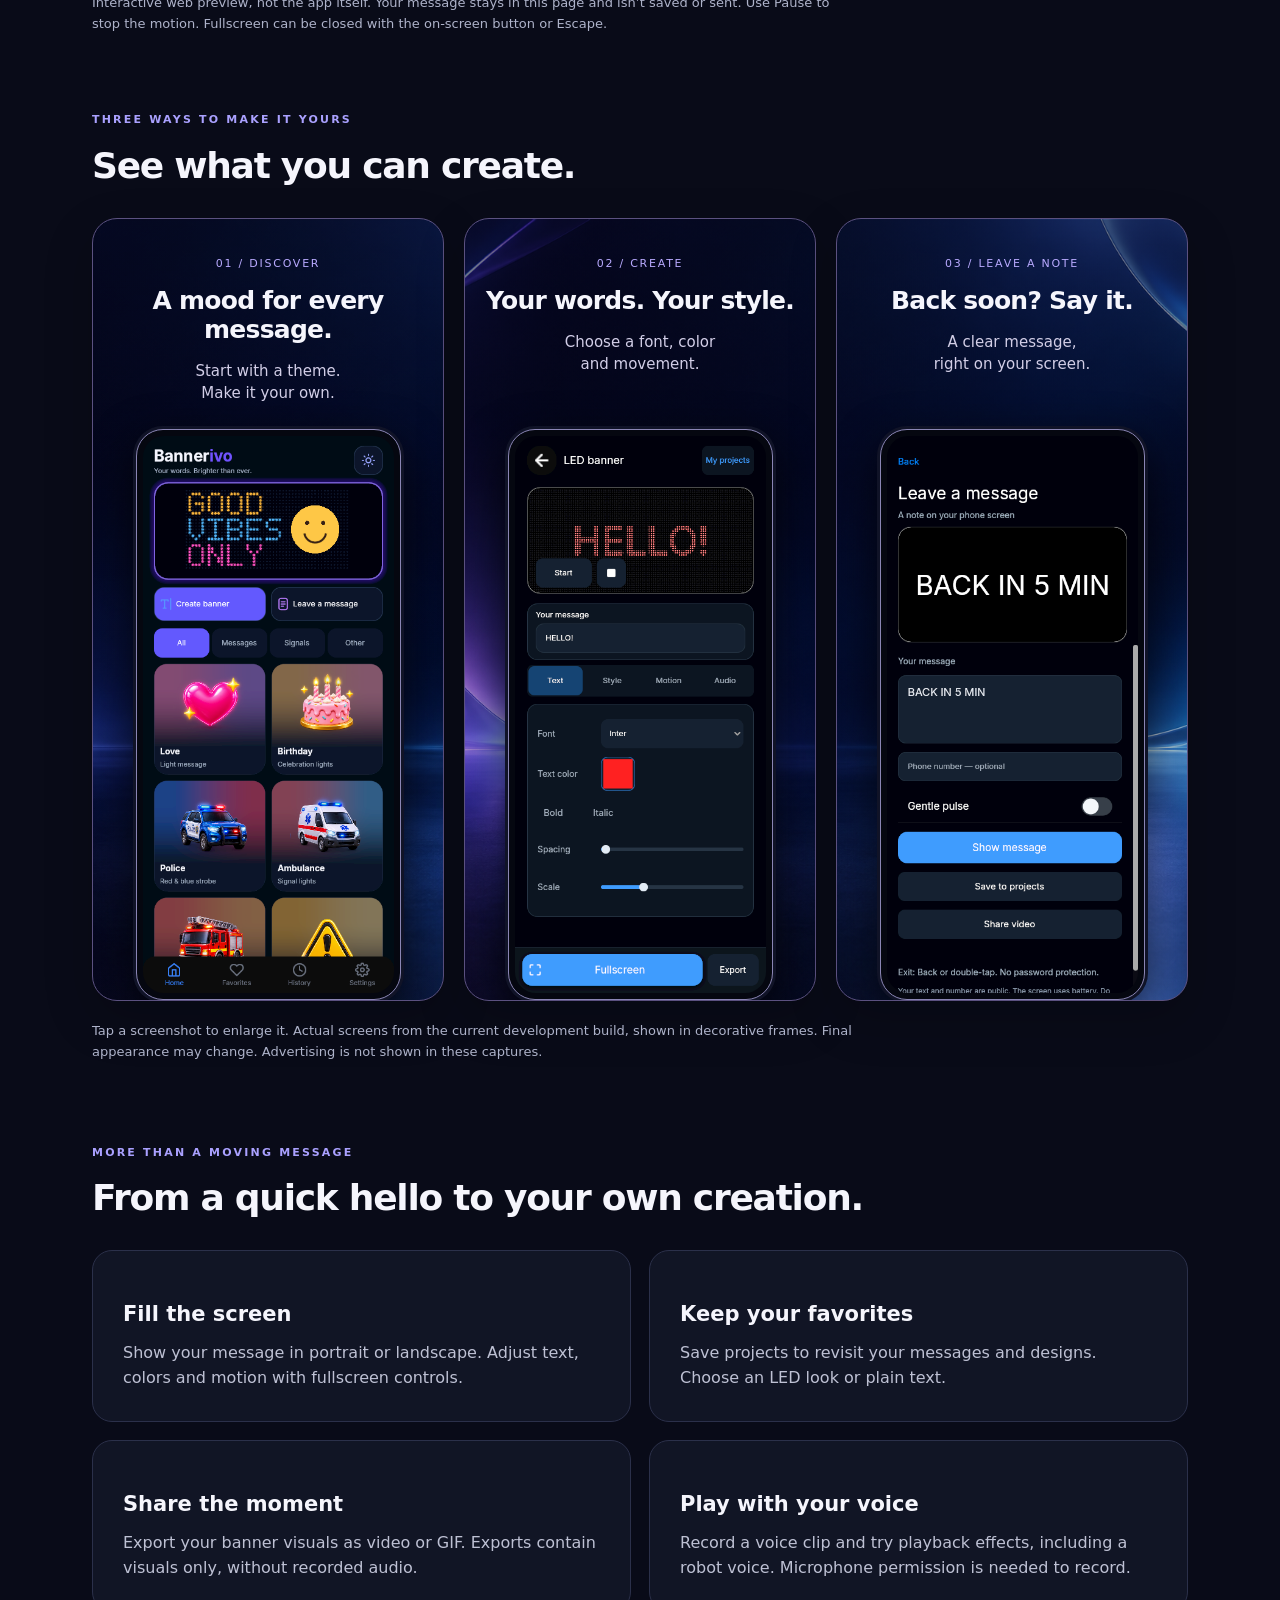
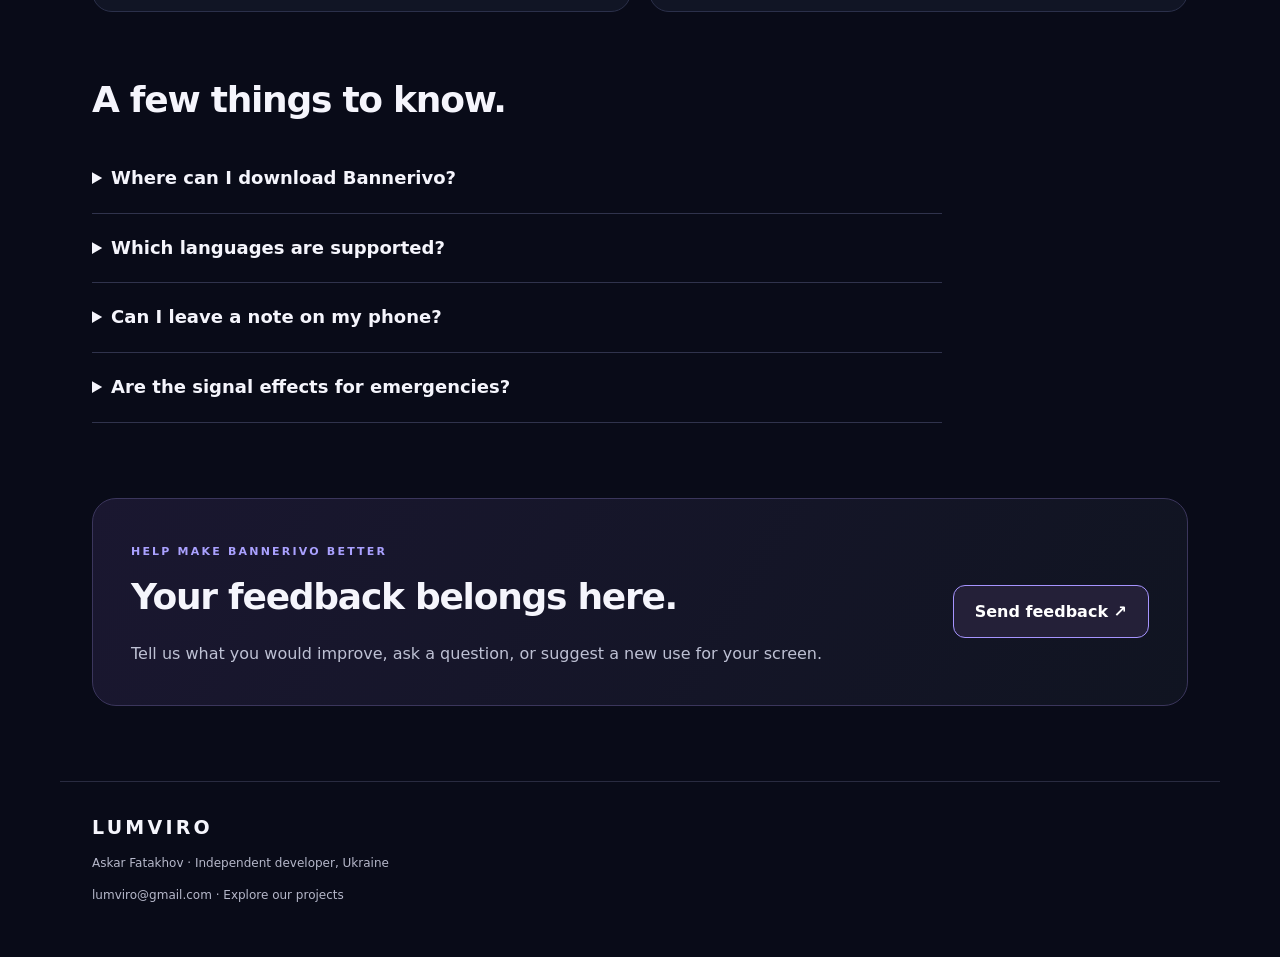
==== commit 47dae0dd: "Add lightweight accessible scroll and hover effects" ====
--- a/bannerivo.html
+++ b/bannerivo.html
@@ -1,5 +1,5 @@
 <!doctype html>
-<html lang="en"><head><meta charset="utf-8"><meta name="viewport" content="width=device-width,initial-scale=1"><meta name="description" content="Meet Bannerivo by Lumviro: create LED messages, leave a note, and share banner videos or GIFs. Preparing for Google Play."><meta name="theme-color" content="#090b18"><title>Bannerivo · Your words, brighter · Lumviro</title><link rel="icon" href="assets/bannerivo.png"><link rel="stylesheet" href="style.css"><link rel="stylesheet" href="bannerivo.css"><script src="bannerivo.js" defer></script></head>
+<html lang="en"><head><meta charset="utf-8"><meta name="viewport" content="width=device-width,initial-scale=1"><meta name="description" content="Meet Bannerivo by Lumviro: create LED messages, leave a note, and share banner videos or GIFs. Preparing for Google Play."><meta name="theme-color" content="#090b18"><title>Bannerivo · Your words, brighter · Lumviro</title><link rel="icon" href="assets/bannerivo.png"><link rel="stylesheet" href="style.css"><link rel="stylesheet" href="bannerivo.css"><script src="bannerivo.js" defer></script><link rel="stylesheet" href="motion.css"><script src="motion.js" defer></script></head>
 <body><a class="skip" href="#main">Skip to content</a><header><a class="brand" href="index.html">LUMVIRO<span>Independent apps & games</span></a><nav aria-label="Main navigation"><a href="#in-life">In real life</a><a href="index.html#projects">All projects</a><a href="#screens">See the app</a><a href="#support">Support</a></nav></header>
 <main id="main"><section class="product-hero"><span class="eyebrow">MEET BANNERIVO · BY LUMVIRO</span><h1>Small screen.<br><span>Big expression.</span></h1><p class="intro">Your words, colors and a little motion.<br>Make a message people notice.</p><p class="status">Android · In development · Preparing for Google Play</p><a class="button" href="#in-life">See it in everyday life ↓</a></section>
 <section class="life-stories" id="in-life" aria-labelledby="life-title">
--- a/motion.css
+++ b/motion.css
@@ -0,0 +1,19 @@
+/* Original CSS effects: no external scripts, fonts or animation packages. */
+nav a { position: relative; padding-bottom: 5px; }
+nav a::after { content: ''; position: absolute; left: 0; right: 0; bottom: 0; height: 2px; background: linear-gradient(90deg,#77dfff,#b78cff); transform: scaleX(0); transform-origin: left; transition: transform .2s ease; }
+nav a:hover::after, nav a:focus-visible::after { transform: scaleX(1); }
+.button { transition: transform .2s ease, background .2s ease, box-shadow .2s ease; }
+.button:active { transform: translateY(1px); }
+.life-card, .showcase, .grid article { transition: border-color .25s ease, box-shadow .25s ease; }
+.life-card img { transition: transform .55s cubic-bezier(.2,.7,.2,1); }
+.life-card figcaption { position: relative; background: #141626; }
+.product-hero { background: radial-gradient(ellipse at 50% 35%,#7354ef16,transparent 65%); }
+@media(hover:hover) and (pointer:fine) {
+  .button:hover { transform: translateY(-2px); box-shadow: 0 8px 26px #7154f538; }
+  .life-card:hover, .showcase:hover, .grid article:hover { border-color: #9380c3; box-shadow: 0 12px 32px #0003; }
+  .life-card:hover img { transform: scale(1.025); }
+}
+@media(prefers-reduced-motion:reduce) {
+  nav a::after, .button, .life-card, .life-card img, .showcase, .grid article { transition: none; }
+  .button:hover, .button:active, .life-card:hover img { transform: none; }
+}
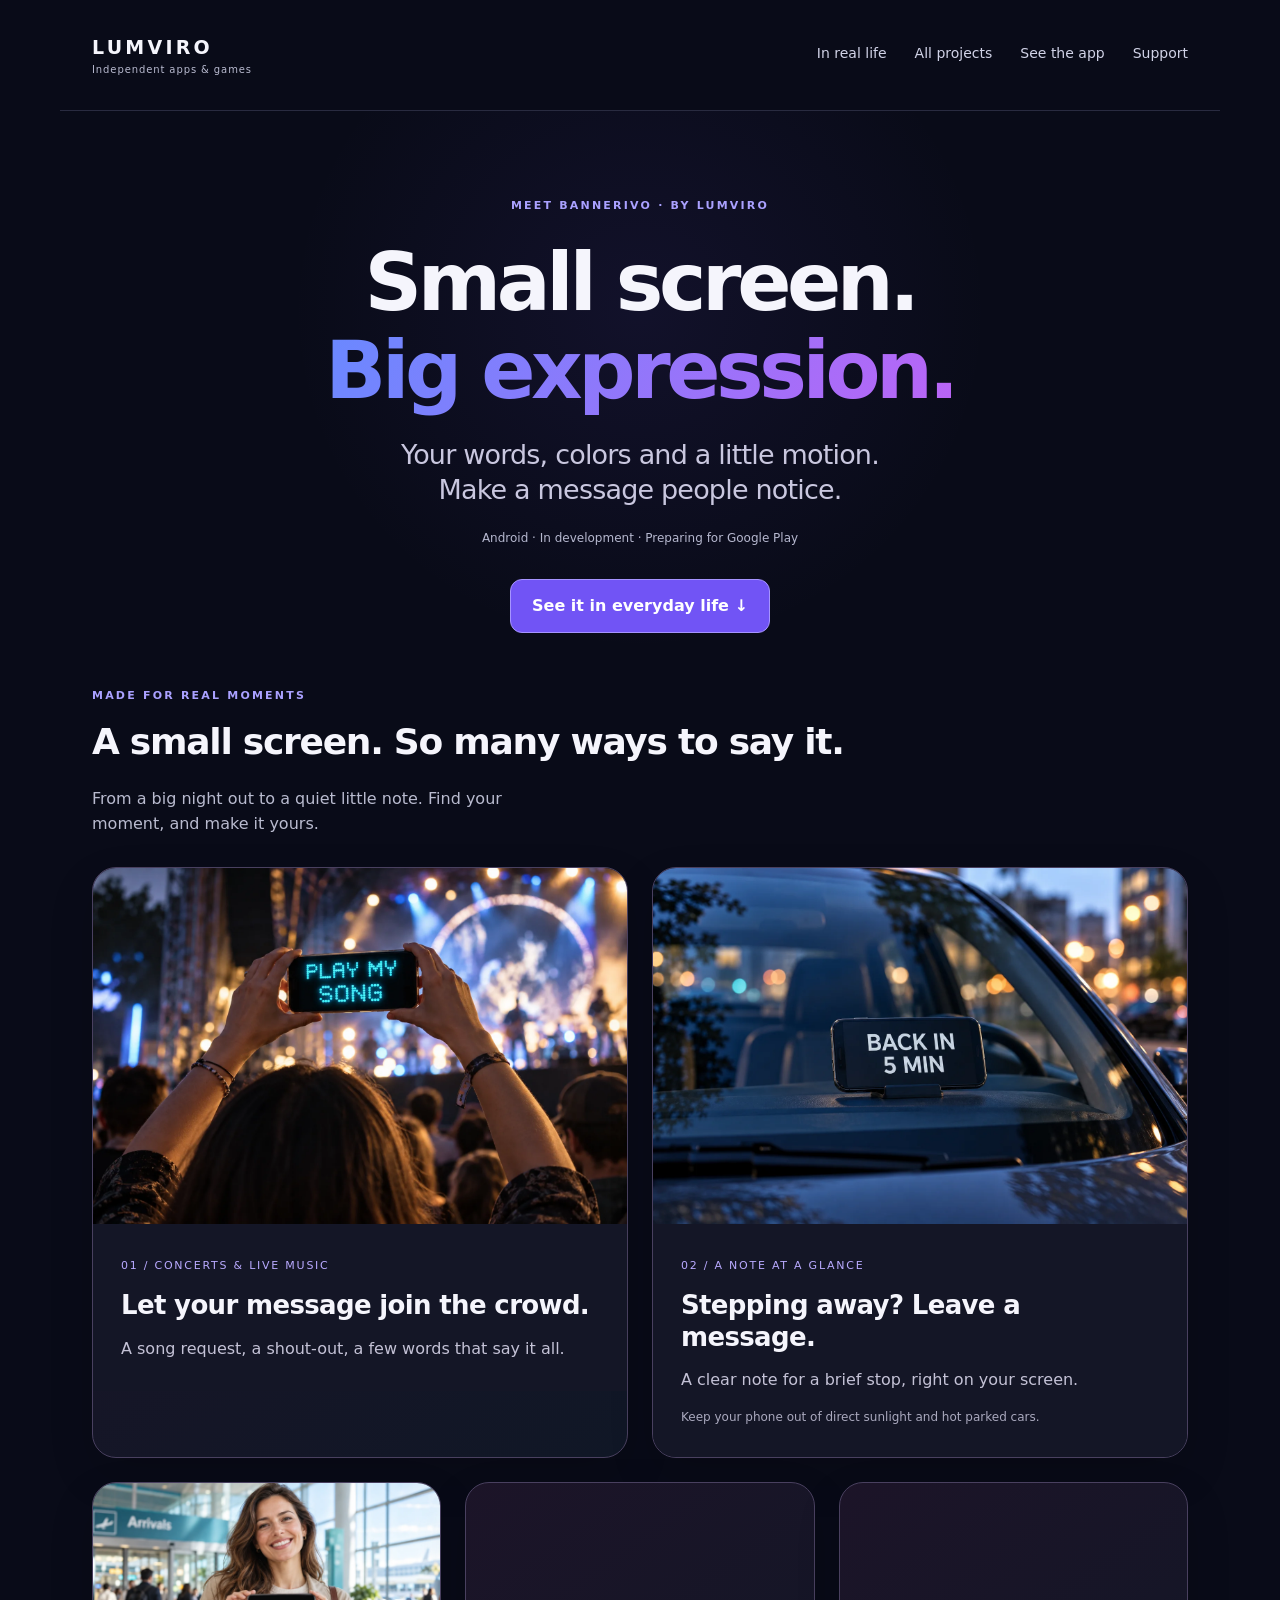
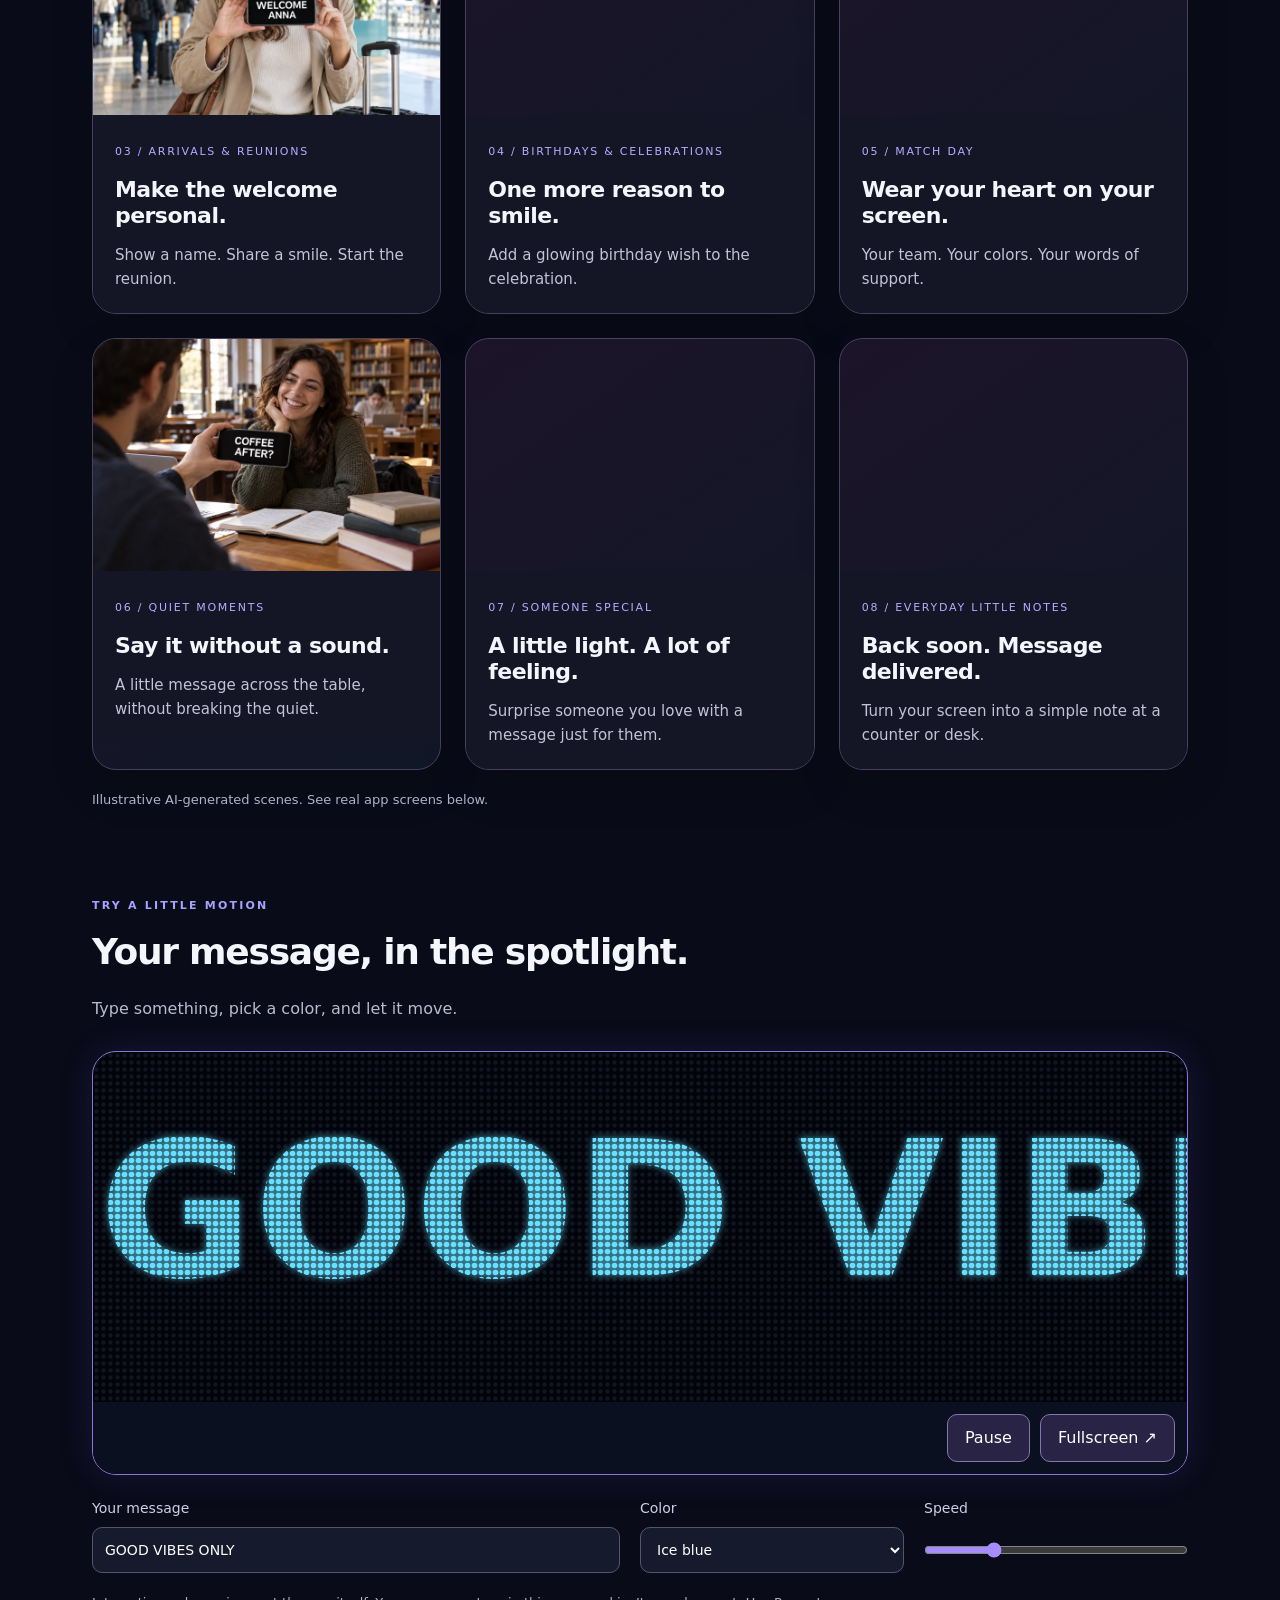
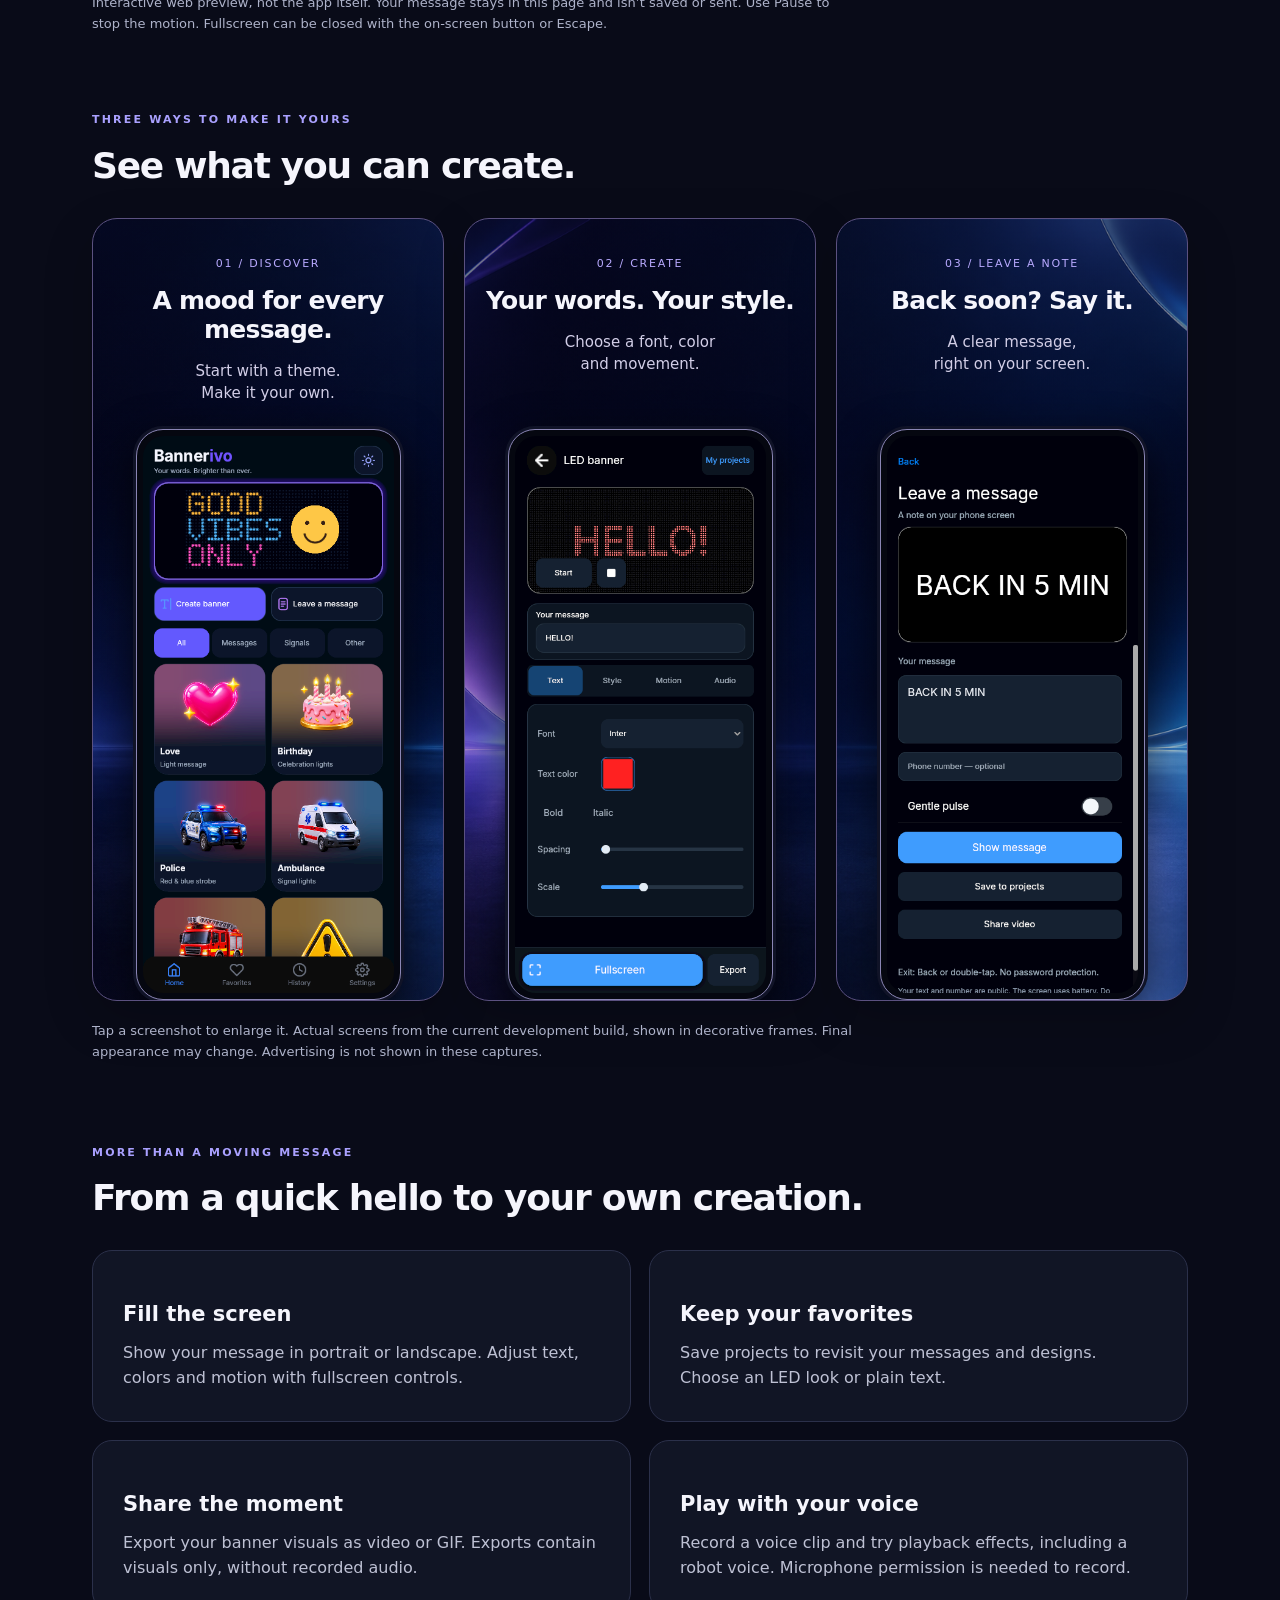
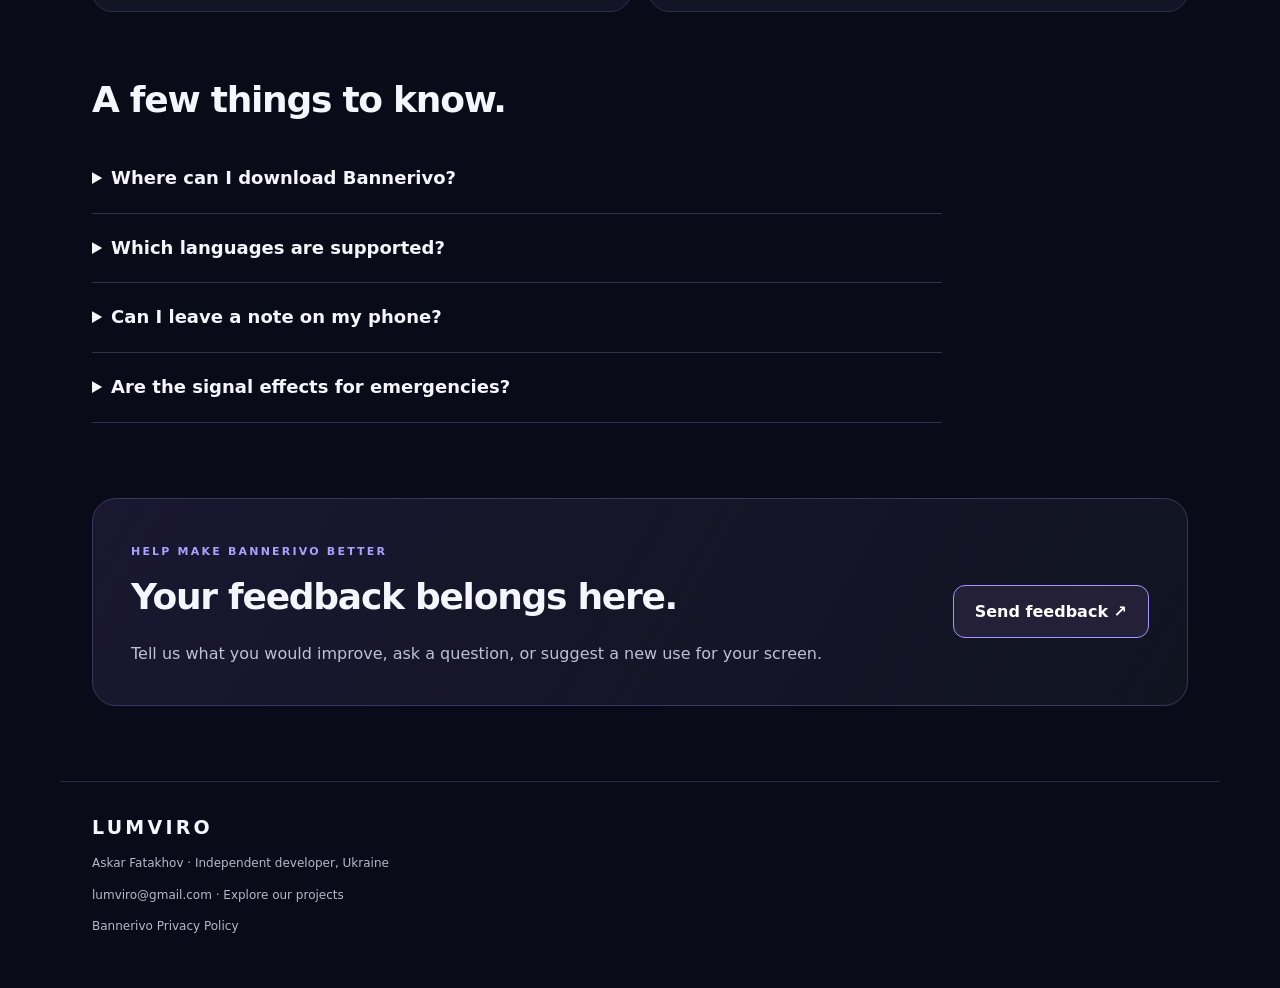
==== commit dc8c3106: "Publish Bannerivo privacy policy and footer links" ====
--- a/bannerivo.html
+++ b/bannerivo.html
@@ -27,4 +27,4 @@
 <section class="product-features"><div class="section-title"><span class="eyebrow">MORE THAN A MOVING MESSAGE</span><h2>From a quick hello to your own creation.</h2></div><div class="grid"><article><h3>Fill the screen</h3><p>Show your message in portrait or landscape. Adjust text, colors and motion with fullscreen controls.</p></article><article><h3>Keep your favorites</h3><p>Save projects to revisit your messages and designs. Choose an LED look or plain text.</p></article><article><h3>Share the moment</h3><p>Export your banner visuals as video or GIF. Exports contain visuals only, without recorded audio.</p></article><article><h3>Play with your voice</h3><p>Record a voice clip and try playback effects, including a robot voice. Microphone permission is needed to record.</p></article></div></section>
 <section class="details"><h2>A few things to know.</h2><details><summary>Where can I download Bannerivo?</summary><p>Bannerivo is preparing for Google Play and is not publicly available yet. We’ll add the store link here after release. There is no iOS release announced for Bannerivo.</p></details><details><summary>Which languages are supported?</summary><p>The current build supports English, Ukrainian, Russian, German, Spanish, French, Italian and Polish.</p></details><details><summary>Can I leave a note on my phone?</summary><p>Yes. You can display a message and an optional phone number. The information is visible to anyone who can see the screen, and the feature does not lock or protect your phone. Avoid leaving your phone in direct sunlight or behind glass where it can overheat.</p></details><details><summary>Are the signal effects for emergencies?</summary><p>No. Light and sound effects are for decoration and entertainment, not official emergency signals. Some modes use bright flashes and loud sounds.</p></details></section>
 <section class="support" id="support"><div><span class="eyebrow">HELP MAKE BANNERIVO BETTER</span><h2>Your feedback belongs here.</h2><p>Tell us what you would improve, ask a question, or suggest a new use for your screen.</p></div><a class="button secondary" href="mailto:lumviro@gmail.com?subject=Bannerivo%20feedback">Send feedback ↗</a></section></main>
-<dialog id="screenshot-dialog" aria-labelledby="screenshot-title"><div class="lightbox-bar"><h2 id="screenshot-title">App screenshot</h2><button type="button" id="close-screenshot" autofocus>Close ✕</button></div><img id="screenshot-large" alt=""></dialog><footer><a class="brand" href="index.html">LUMVIRO</a><p>Askar Fatakhov · Independent developer, Ukraine</p><p><a href="mailto:lumviro@gmail.com">lumviro@gmail.com</a> · <a href="index.html#projects">Explore our projects</a></p></footer></body></html>
+<dialog id="screenshot-dialog" aria-labelledby="screenshot-title"><div class="lightbox-bar"><h2 id="screenshot-title">App screenshot</h2><button type="button" id="close-screenshot" autofocus>Close ✕</button></div><img id="screenshot-large" alt=""></dialog><footer><a class="brand" href="index.html">LUMVIRO</a><p>Askar Fatakhov · Independent developer, Ukraine</p><p><a href="mailto:lumviro@gmail.com">lumviro@gmail.com</a> · <a href="index.html#projects">Explore our projects</a></p><p><a href="privacy.html">Bannerivo Privacy Policy</a></p></footer></body></html>
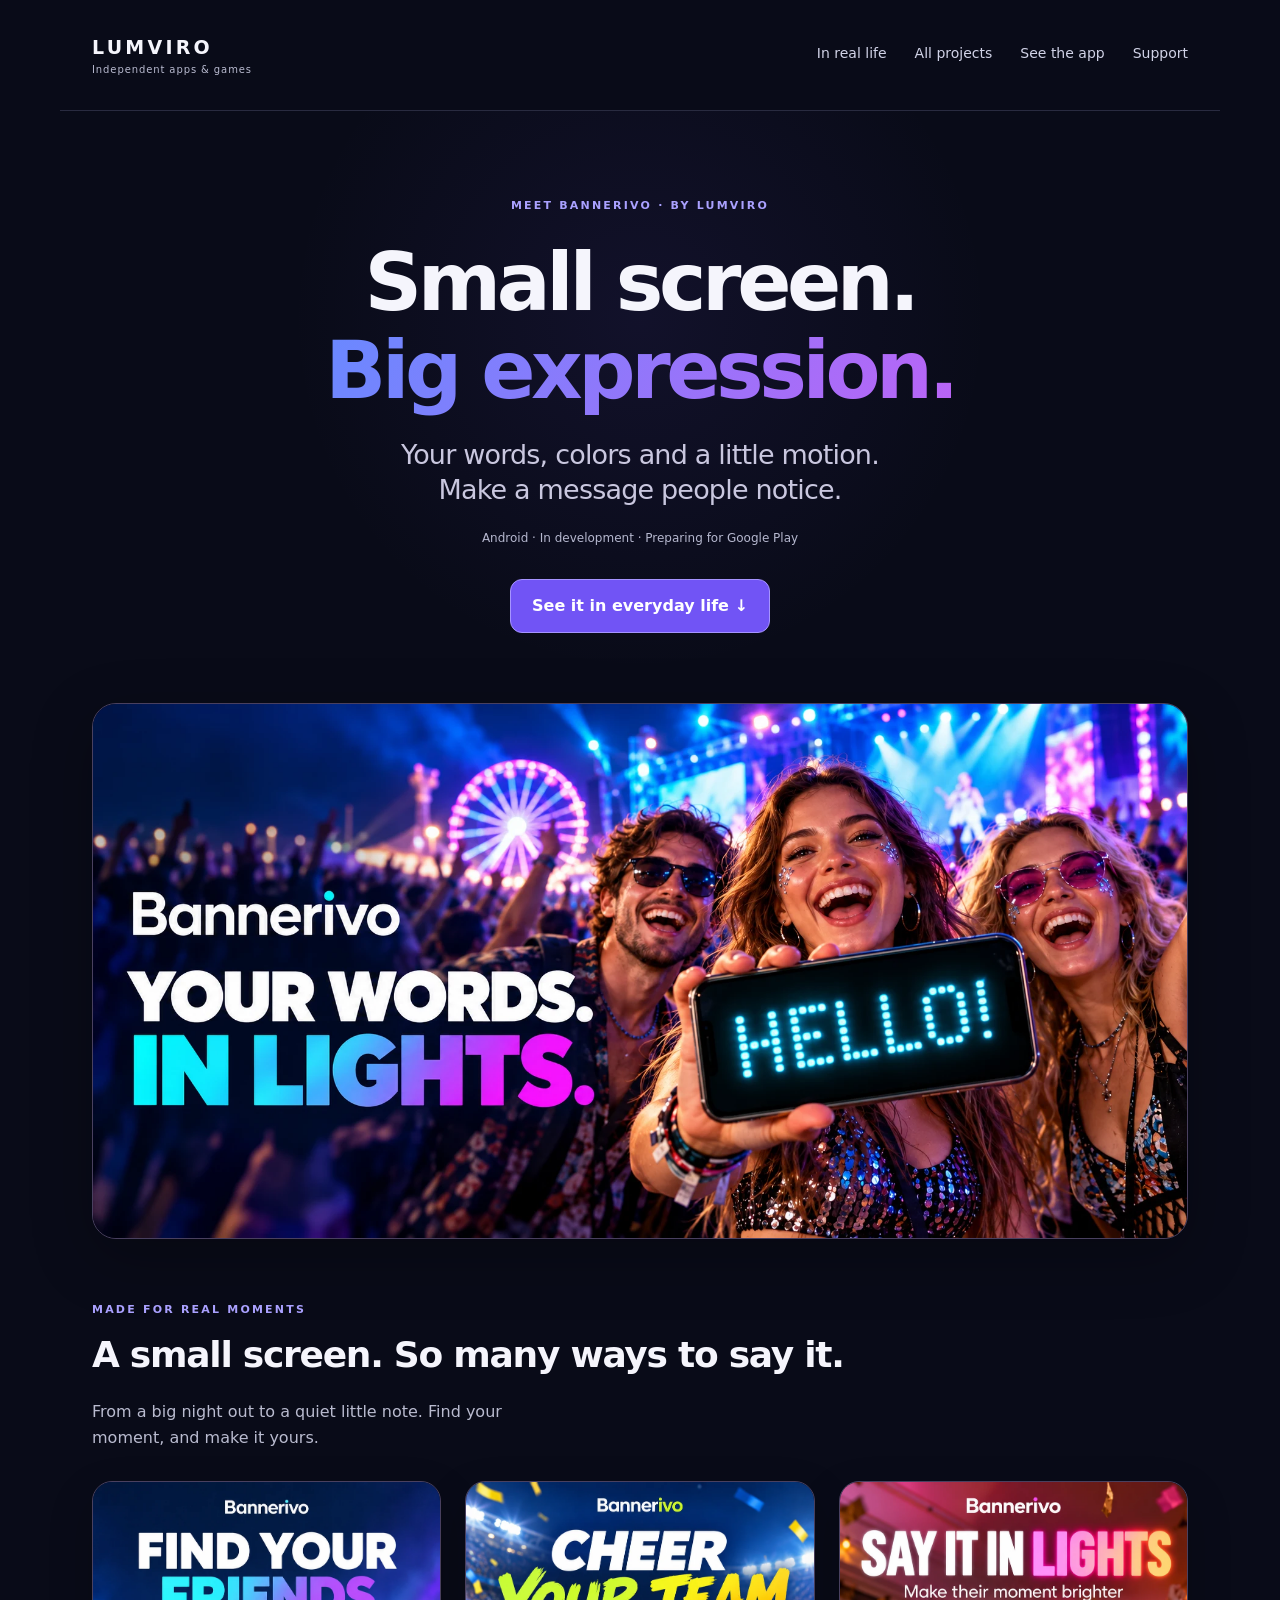
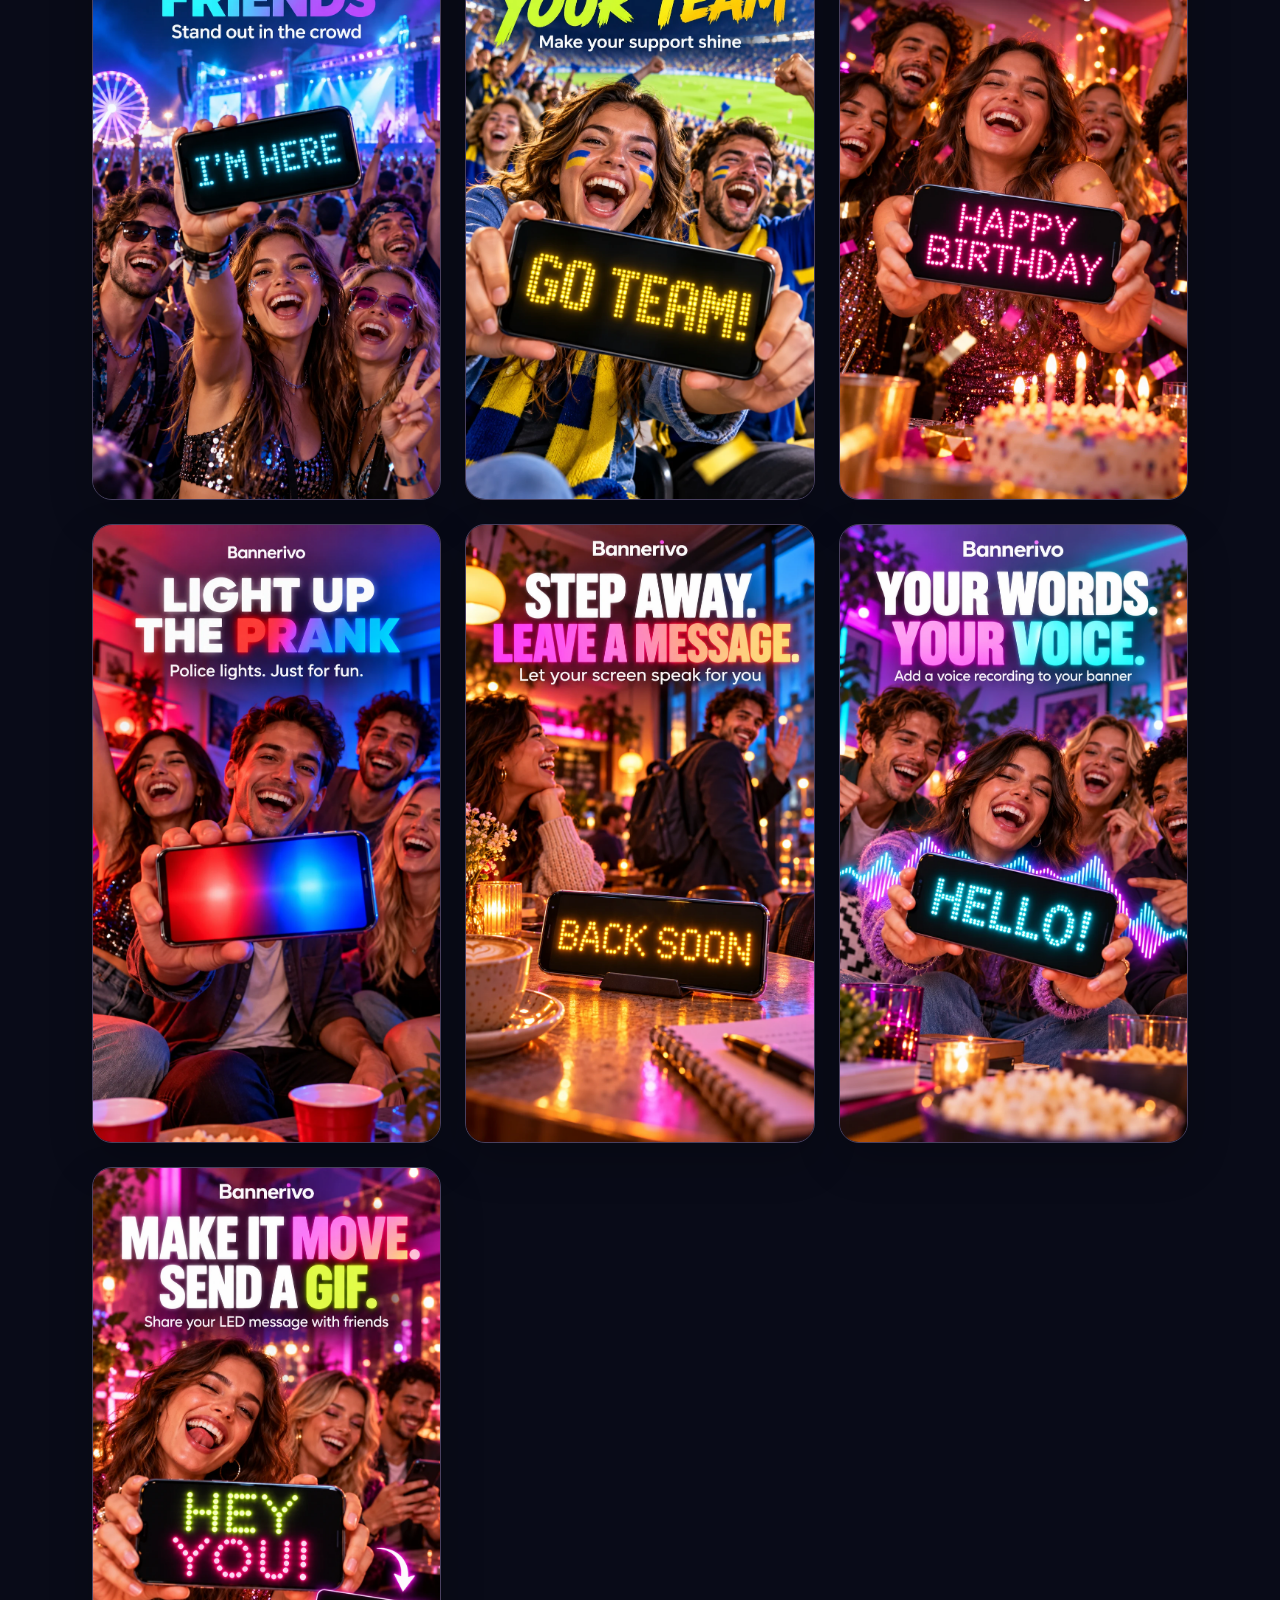
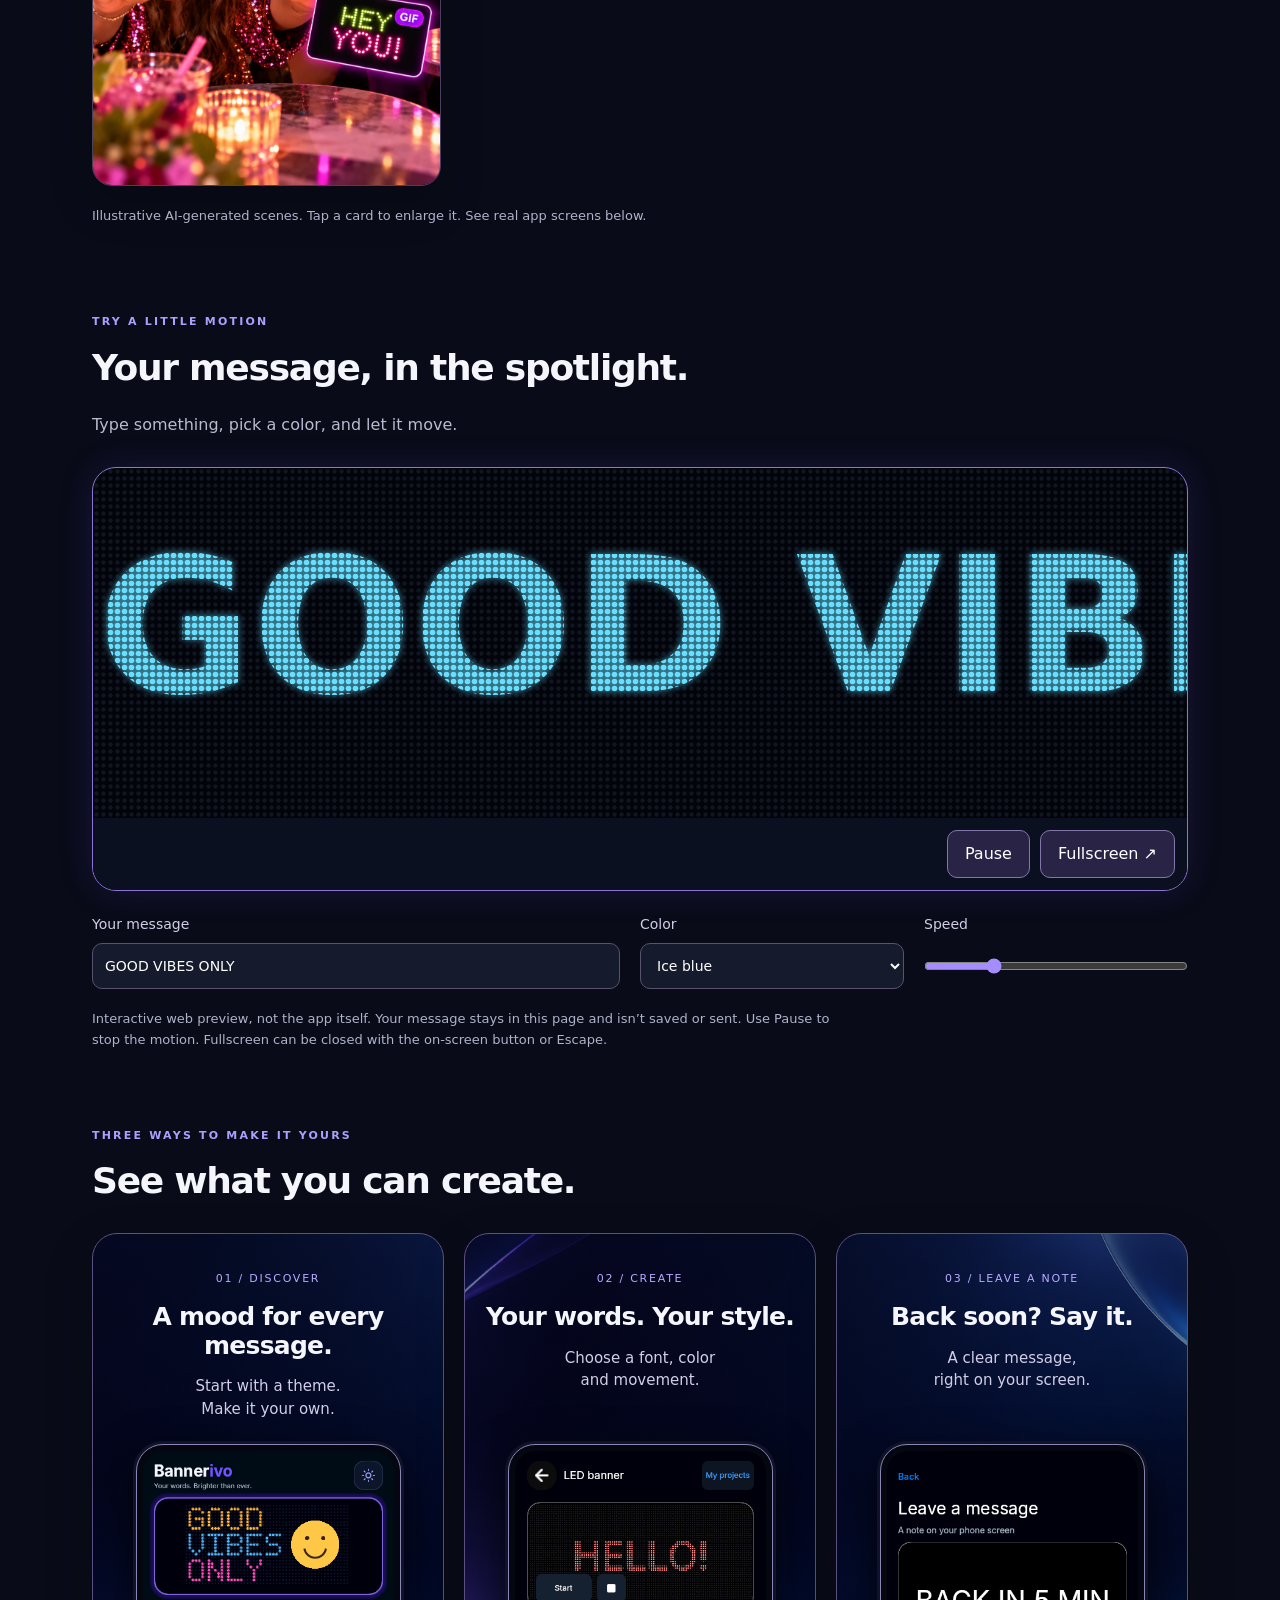
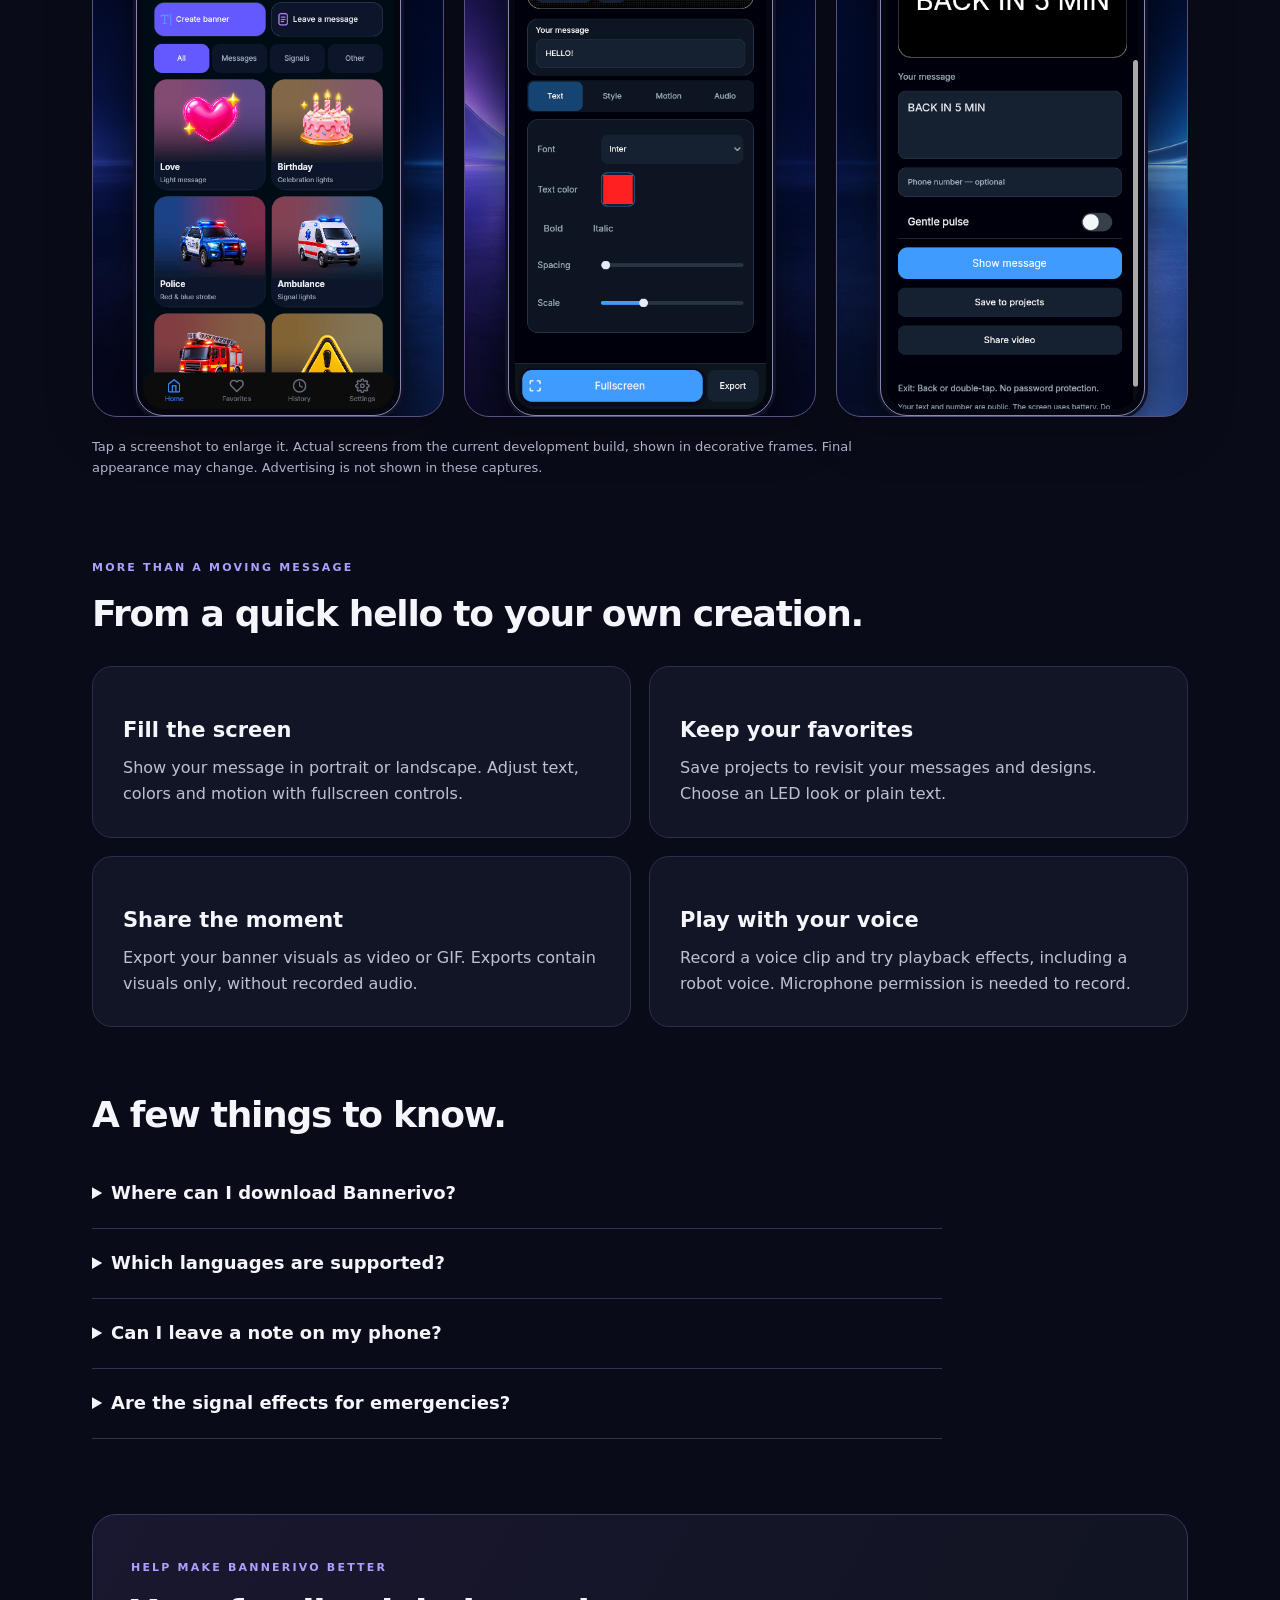
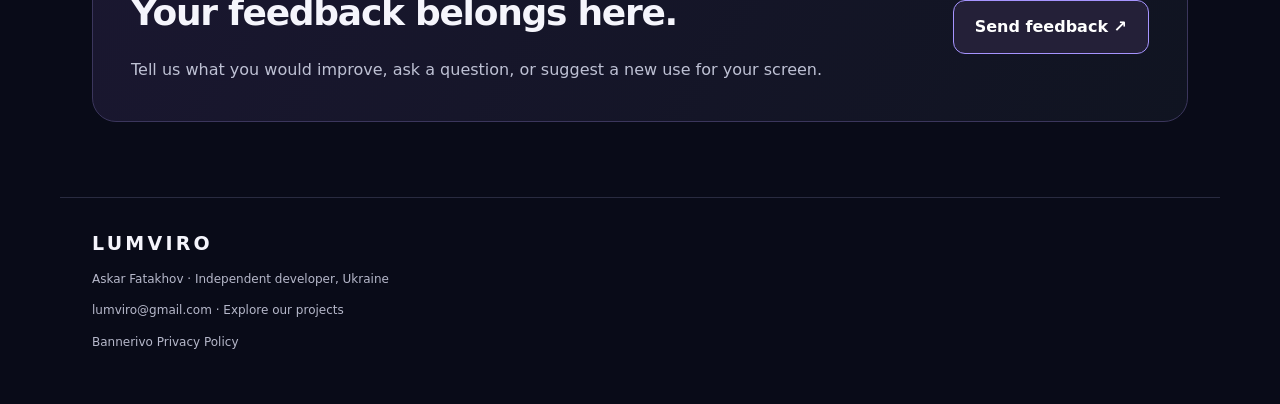
==== commit da04fb76: "Show selected Bannerivo campaign cards and cover" ====
--- a/bannerivo.html
+++ b/bannerivo.html
@@ -2,18 +2,18 @@
 <html lang="en"><head><meta charset="utf-8"><meta name="viewport" content="width=device-width,initial-scale=1"><meta name="description" content="Meet Bannerivo by Lumviro: create LED messages, leave a note, and share banner videos or GIFs. Preparing for Google Play."><meta name="theme-color" content="#090b18"><title>Bannerivo · Your words, brighter · Lumviro</title><link rel="icon" href="assets/bannerivo.png"><link rel="stylesheet" href="style.css"><link rel="stylesheet" href="bannerivo.css"><script src="bannerivo.js" defer></script><link rel="stylesheet" href="motion.css"><script src="motion.js" defer></script></head>
 <body><a class="skip" href="#main">Skip to content</a><header><a class="brand" href="index.html">LUMVIRO<span>Independent apps & games</span></a><nav aria-label="Main navigation"><a href="#in-life">In real life</a><a href="index.html#projects">All projects</a><a href="#screens">See the app</a><a href="#support">Support</a></nav></header>
 <main id="main"><section class="product-hero"><span class="eyebrow">MEET BANNERIVO · BY LUMVIRO</span><h1>Small screen.<br><span>Big expression.</span></h1><p class="intro">Your words, colors and a little motion.<br>Make a message people notice.</p><p class="status">Android · In development · Preparing for Google Play</p><a class="button" href="#in-life">See it in everyday life ↓</a></section>
+<figure class="campaign-cover"><img src="assets/bannerivo/selected-cover.webp" width="1795" height="876" alt="Bannerivo — Your words. In lights. Friends at a concert holding a glowing HELLO! phone banner." fetchpriority="high" decoding="async"></figure>
 <section class="life-stories" id="in-life" aria-labelledby="life-title">
 <div class="section-title"><span class="eyebrow">MADE FOR REAL MOMENTS</span><h2 id="life-title">A small screen. So many ways to say it.</h2><p class="copy">From a big night out to a quiet little note. Find your moment, and make it yours.</p></div>
 <div class="life-grid">
-<figure class="life-card"><img src="assets/bannerivo/concert-request.webp" width="1536" height="1024" alt="A fan holding a phone with cyan PLAY MY SONG lettering at a concert" fetchpriority="high" decoding="async"><figcaption><span class="number">01 / CONCERTS &amp; LIVE MUSIC</span><h3>Let your message join the crowd.</h3><p>A song request, a shout-out, a few words that say it all.</p></figcaption></figure>
-<figure class="life-card"><img src="assets/bannerivo/note-car.webp" width="1536" height="1024" alt="A phone behind a parked car windshield displaying BACK IN 5 MIN" loading="lazy" decoding="async"><figcaption><span class="number">02 / A NOTE AT A GLANCE</span><h3>Stepping away? Leave a message.</h3><p>A clear note for a brief stop, right on your screen.</p><p class="life-tip">Keep your phone out of direct sunlight and hot parked cars.</p></figcaption></figure>
-<figure class="life-card"><img src="assets/bannerivo/airport-welcome.webp" width="1536" height="1024" alt="A woman holding a phone displaying WELCOME ANNA in an airport arrivals hall" loading="lazy" decoding="async"><figcaption><span class="number">03 / ARRIVALS &amp; REUNIONS</span><h3>Make the welcome personal.</h3><p>Show a name. Share a smile. Start the reunion.</p></figcaption></figure>
-<figure class="life-card"><img src="assets/bannerivo/birthday-table.webp" width="1536" height="1024" alt="A phone with HAPPY BIRTHDAY LED text beside a cake at a birthday dinner" loading="lazy" decoding="async"><figcaption><span class="number">04 / BIRTHDAYS &amp; CELEBRATIONS</span><h3>One more reason to smile.</h3><p>Add a glowing birthday wish to the celebration.</p></figcaption></figure>
-<figure class="life-card"><img src="assets/bannerivo/sports-fan.webp" width="1536" height="1024" alt="A fan holding a phone showing green GO TEAM lettering in a stadium" loading="lazy" decoding="async"><figcaption><span class="number">05 / MATCH DAY</span><h3>Wear your heart on your screen.</h3><p>Your team. Your colors. Your words of support.</p></figcaption></figure>
-<figure class="life-card"><img src="assets/bannerivo/library-message.webp" width="1536" height="1024" alt="Friends in a library with a phone displaying COFFEE AFTER" loading="lazy" decoding="async"><figcaption><span class="number">06 / QUIET MOMENTS</span><h3>Say it without a sound.</h3><p>A little message across the table, without breaking the quiet.</p></figcaption></figure>
-<figure class="life-card"><img src="assets/bannerivo/love-concert.webp" width="1536" height="1024" alt="Hands holding a phone with pink I LOVE YOU lettering at an evening concert" loading="lazy" decoding="async"><figcaption><span class="number">07 / SOMEONE SPECIAL</span><h3>A little light. A lot of feeling.</h3><p>Surprise someone you love with a message just for them.</p></figcaption></figure>
-<figure class="life-card"><img src="assets/bannerivo/cafe-note.webp" width="1536" height="1024" alt="A phone on a cafe counter displaying BACK SOON" loading="lazy" decoding="async"><figcaption><span class="number">08 / EVERYDAY LITTLE NOTES</span><h3>Back soon. Message delivered.</h3><p>Turn your screen into a simple note at a counter or desk.</p></figcaption></figure>
-</div><p class="note">Illustrative AI-generated scenes. See real app screens below.</p></section>
+<figure class="life-card"><a class="screenshot-link campaign-link" href="assets/bannerivo/selected-01-find-friends.webp" data-title="Find your friends" aria-label="Enlarge: Find your friends"><img src="assets/bannerivo/selected-01-find-friends.webp" width="941" height="1672" alt="Friends at a concert holding an I’M HERE LED banner. Find your friends — stand out in the crowd." loading="lazy" decoding="async"></a></figure>
+<figure class="life-card"><a class="screenshot-link campaign-link" href="assets/bannerivo/selected-02-team.webp" data-title="Cheer your team" aria-label="Enlarge: Cheer your team"><img src="assets/bannerivo/selected-02-team.webp" width="941" height="1672" alt="Fans at a stadium holding GO TEAM! on a phone. Cheer your team — make your support shine." loading="lazy" decoding="async"></a></figure>
+<figure class="life-card"><a class="screenshot-link campaign-link" href="assets/bannerivo/selected-03-celebrate.webp" data-title="Say it in lights" aria-label="Enlarge: Say it in lights"><img src="assets/bannerivo/selected-03-celebrate.webp" width="941" height="1672" alt="Friends celebrating a birthday with a HAPPY BIRTHDAY phone banner. Say it in lights." loading="lazy" decoding="async"></a></figure>
+<figure class="life-card"><a class="screenshot-link campaign-link" href="assets/bannerivo/selected-04-police-prank.webp" data-title="Light up the prank" aria-label="Enlarge: Light up the prank"><img src="assets/bannerivo/selected-04-police-prank.webp" width="941" height="1672" alt="Friends at a house party with red and blue phone lights. Police lights, just for fun." loading="lazy" decoding="async"></a></figure>
+<figure class="life-card"><a class="screenshot-link campaign-link" href="assets/bannerivo/selected-05-leave-message.webp" data-title="Leave a message" aria-label="Enlarge: Leave a message"><img src="assets/bannerivo/selected-05-leave-message.webp" width="941" height="1672" alt="A phone on a café table displaying BACK SOON. Step away, leave a message." loading="lazy" decoding="async"></a></figure>
+<figure class="life-card"><a class="screenshot-link campaign-link" href="assets/bannerivo/selected-06-text-with-sound.webp" data-title="Your words, your voice" aria-label="Enlarge: Your words, your voice"><img src="assets/bannerivo/selected-06-text-with-sound.webp" width="941" height="1672" alt="Friends enjoying a HELLO! banner with a decorative sound wave. Add a voice recording to your banner." loading="lazy" decoding="async"></a></figure>
+<figure class="life-card"><a class="screenshot-link campaign-link" href="assets/bannerivo/selected-07-share-gif.webp" data-title="Send a GIF" aria-label="Enlarge: Send a GIF"><img src="assets/bannerivo/selected-07-share-gif.webp" width="941" height="1672" alt="Friends sharing a HEY YOU! LED greeting as a GIF. Make it move, send a GIF." loading="lazy" decoding="async"></a></figure>
+</div><p class="note">Illustrative AI-generated scenes. Tap a card to enlarge it. See real app screens below.</p></section>
 <section class="live-demo" id="demo" aria-labelledby="demo-title">
 <div class="section-title"><span class="eyebrow">TRY A LITTLE MOTION</span><h2 id="demo-title">Your message, in the spotlight.</h2><p class="copy">Type something, pick a color, and let it move.</p></div>
 <div class="demo-stage" id="demo-stage"><canvas id="led-demo" role="img" aria-label="Animated LED message: GOOD VIBES ONLY"></canvas><div class="stage-actions"><button type="button" id="demo-play" aria-pressed="false">Pause</button><button type="button" id="demo-fullscreen">Fullscreen ↗</button></div></div>
--- a/style.css
+++ b/style.css
@@ -1,3 +1,5 @@
 *{box-sizing:border-box}html{scroll-behavior:smooth;scroll-padding-top:24px}body{margin:0;background:#090b18;color:#f5f5fc;font-family:system-ui,-apple-system,"Segoe UI",sans-serif;line-height:1.6}a{color:inherit;text-decoration:none}a:focus-visible{outline:3px solid #5fe5ff;outline-offset:6px}header,main,footer{max-width:1160px;margin:auto;padding:0 32px}header{display:flex;align-items:center;justify-content:space-between;gap:24px;padding-top:32px;padding-bottom:32px;border-bottom:1px solid #292b40}.brand{font-size:19px;font-weight:800;letter-spacing:.17em}.brand span{display:block;font-size:10px;color:#b9bbd0;font-weight:400;letter-spacing:.09em}nav{display:flex;gap:28px;color:#d1d3e7;font-size:14px}.hero{display:grid;grid-template-columns:1fr 1fr;align-items:center;gap:56px;padding:95px 0 90px}.eyebrow{font-size:11px;letter-spacing:.2em;color:#aaa1ff;font-weight:700}h1{font-size:clamp(46px,6vw,78px);line-height:1.1;letter-spacing:-.055em;margin:22px 0}h1 span{color:#a785ff;background:linear-gradient(120deg,#6989ff,#bb64f6);background-clip:text;-webkit-text-fill-color:transparent}.intro{font-size:clamp(23px,3vw,34px);line-height:1.3;margin:0 0 22px;letter-spacing:-.03em}.copy{color:#b9bbcf;max-width:430px}.button{display:inline-flex;align-items:center;justify-content:space-between;gap:26px;background:#7154f5;color:white;border:1px solid #a694ff;padding:13px 21px;border-radius:12px;font-weight:650;margin-top:19px}.button:hover{background:#8066fa}.status,.caption{font-size:12px;color:#b6b8cf}.visual{padding:34px 20px;background:radial-gradient(ellipse,#442b7760,transparent 70%)}.board{background:radial-gradient(circle,#242338 1px,transparent 1.8px) 0 0/8px 8px,#080910;border:3px solid #8071d6;border-radius:30px;padding:30px 34px;box-shadow:0 0 0 7px #171329,0 0 50px #7049ff36;transform:rotate(-4deg)}.board span{display:block;font-size:clamp(40px,5vw,67px);font-weight:900;letter-spacing:.06em;line-height:1.15;color:#ffcc70;text-shadow:0 0 16px #ffb34765}.board span:nth-child(2){color:#66d9ff;text-shadow:0 0 16px #00b7ff65}.board span:nth-child(3){color:#ff8ed1;text-shadow:0 0 16px #ff36bb65}.board b{color:#ffda76}.caption{text-align:center;margin-top:35px}.section-title{margin-bottom:30px}h2{font-size:clamp(25px,3vw,36px);letter-spacing:-.035em;line-height:1.25;margin:12px 0 22px}.grid{display:grid;grid-template-columns:repeat(2,1fr);gap:18px}article{padding:30px;background:#111525;border:1px solid #2b304a;border-radius:20px}.number{font-size:11px;letter-spacing:.16em;color:#b9aaff}h3{font-size:21px;margin:17px 0 8px}article p,.support p{color:#bec1d4;margin:0}.support{display:flex;justify-content:space-between;align-items:center;gap:30px;margin:75px 0;padding:38px;border:1px solid #3b365c;border-radius:24px;background:linear-gradient(120deg,#1a1730,#101421)}.secondary{background:#242038;flex-shrink:0}footer{padding-top:30px;padding-bottom:40px;border-top:1px solid #292b40}footer p{font-size:12px;color:#b6b8ca}@media(max-width:700px){header,main,footer{padding-left:22px;padding-right:22px}header{gap:12px}nav{gap:15px;font-size:12px}.brand{font-size:16px}.hero{grid-template-columns:1fr;gap:25px;padding:50px 0}.visual{max-width:440px;width:100%;justify-self:center}.board span{font-size:clamp(30px,10vw,54px)}.grid{grid-template-columns:1fr}article{padding:25px}.support{flex-direction:column;align-items:flex-start;padding:25px;margin:45px 0}.secondary{font-size:14px;gap:16px}h1{font-size:58px}}@media(prefers-reduced-motion:reduce){html{scroll-behavior:auto}}
 /* Studio-wide homepage */
 .skip{position:absolute;left:16px;top:-80px;padding:10px 18px;background:#7154f5;z-index:10}.skip:focus{top:12px}.hero h1{font-size:clamp(40px,5.4vw,66px)}.studio-visual{position:relative;min-height:390px;display:grid;place-items:center;background:radial-gradient(ellipse,#442b7750,transparent 70%);overflow:hidden}.monogram{font-size:150px;line-height:1;font-weight:900;color:#bc9bff;text-shadow:0 0 50px #7654ef80;z-index:1}.monogram span{display:block;font-size:13px;letter-spacing:.08em;color:#c9c8df;margin-top:20px}.orbit{position:absolute;border:1px solid #605485;border-radius:50%;width:320px;height:210px;transform:rotate(-30deg)}.orbit-two{transform:rotate(35deg);width:250px;height:340px;border-color:#35677b}.float-label{position:absolute;background:#171b30;border:1px solid #4c496d;border-radius:12px;padding:10px 16px;letter-spacing:.15em;font-size:12px;font-weight:700}.label-apps{top:35px;left:35px;color:#83e0ff}.label-games{right:10px;top:150px;color:#d2acff}.label-ideas{bottom:25px;left:55px;color:#ffc995}.featured{display:grid;grid-template-columns:1fr 1fr;align-items:center;gap:35px;padding:40px;background:linear-gradient(125deg,#16172d,#101421)}.product-name{font-size:clamp(38px,5vw,56px)}.product-name span{color:#a785ff}.featured .intro{font-size:26px;color:#f5f5fc}.features{padding-left:20px;color:#bec1d4}.features li{margin:7px 0}.text-link{display:inline-block;margin-top:18px;color:#b8a9ff;font-weight:650;text-decoration:underline;text-underline-offset:5px}.text-link:hover{color:#e0d7ff}.upcoming{margin-top:20px}.ideas{margin-top:80px}.note{font-size:13px;color:#aeb3ca;max-width:760px;margin-top:20px}.support>div{min-width:0}.support p.note{margin-top:15px}section{scroll-margin-top:25px}footer .text-link{font-size:13px}a{overflow-wrap:anywhere}@media(max-width:700px){header{align-items:flex-start;flex-direction:column;gap:18px}nav{flex-wrap:wrap;font-size:14px;gap:22px}.hero h1{font-size:clamp(38px,10vw,58px)}.hero{gap:10px}.studio-visual{min-height:310px}.orbit{width:250px;height:170px}.orbit-two{height:260px;width:180px}.monogram{font-size:110px}.label-apps{left:5px;top:25px}.label-games{right:0;top:120px}.label-ideas{left:20px;bottom:15px}.featured{grid-template-columns:1fr;padding:24px;gap:15px}.featured .visual{padding:25px 10px}.ideas{margin-top:50px}.support .button{max-width:100%;font-size:13px;padding:12px 14px;gap:10px}}
+
+.featured-art{display:block;align-self:center;overflow:hidden;border-radius:20px;border:1px solid #65577d;box-shadow:0 18px 50px #0004}.featured-art img{display:block;width:100%;height:auto}.featured-art:focus-visible{outline:3px solid #75ddff;outline-offset:5px}
--- a/bannerivo.css
+++ b/bannerivo.css
@@ -1,8 +1,8 @@
 .product-hero{text-align:center;padding:80px 0 70px;max-width:760px;margin:auto}.product-hero h1{font-size:clamp(44px,7vw,80px)}.product-hero .intro{font-size:clamp(20px,3vw,27px);color:#c9c7df}.showcase-grid{display:grid;grid-template-columns:repeat(3,minmax(0,1fr));gap:20px}.showcase{margin:0;padding:30px 20px 0;border:1px solid #5b5180;border-radius:25px;background:linear-gradient(#080b2290,#080b2210),url('assets/bannerivo/studio-background.png') center/cover;overflow:hidden;box-shadow:0 18px 50px #0003}.showcase figcaption{min-height:165px;text-align:center}.showcase h3{font-size:25px;line-height:1.15;letter-spacing:-.03em;margin:13px 0}.showcase p{font-size:15px;line-height:1.5;color:#d2cee7}.phone{max-width:265px;margin:15px auto 0;padding:6px;background:#050710;border:1px solid #8a85b4;border-radius:27px;box-shadow:0 0 0 3px #101327,0 15px 45px #000b;overflow:hidden}.phone img{width:100%;height:auto;display:block;border-radius:21px}.editor-shot{background-position:25% center}.note-shot{background-position:75% center}.product-features{margin-top:75px}.details{margin-top:65px;max-width:850px}details{border-bottom:1px solid #30334c;padding:20px 0}summary{cursor:pointer;font-weight:650;font-size:18px}summary:focus-visible{outline:2px solid #75ddff;outline-offset:6px}details p{color:#bec1d4;max-width:740px}@media(max-width:850px){.showcase-grid{grid-template-columns:1fr;max-width:470px;margin:auto}.showcase{padding:30px 25px 0}.showcase figcaption{min-height:0}.showcase h3{font-size:30px}.phone{max-width:285px;margin-top:25px}.product-hero{padding:50px 0}.product-features{margin-top:50px}}
 .live-demo{margin-bottom:70px}.demo-stage{position:relative;border:1px solid #8c75d6;border-radius:24px;overflow:hidden;background:#02040a;box-shadow:0 0 35px #7951ff25}#led-demo{display:block;width:100%;height:clamp(210px,28vw,350px)}.stage-actions{display:flex;justify-content:flex-end;gap:10px;padding:12px;background:#0b1020}.live-demo button,.lightbox-bar button{font:inherit;color:#fff;background:#292445;border:1px solid #8276aa;border-radius:10px;padding:10px 17px;min-height:44px;cursor:pointer}.live-demo button:hover,.lightbox-bar button:hover{background:#44396a}button:focus-visible,input:focus-visible,select:focus-visible{outline:3px solid #75ddff;outline-offset:3px}.demo-controls{display:grid;grid-template-columns:2fr 1fr 1fr;gap:20px;margin-top:22px}.demo-controls label{display:flex;flex-direction:column;gap:8px;color:#d2cee7;font-size:14px}.demo-controls input[type=text],.demo-controls select{font:inherit;width:100%;min-width:0;min-height:46px;padding:10px 12px;color:#fff;background:#151a2c;border:1px solid #57536e;border-radius:10px}.demo-controls input[type=range]{width:100%;min-height:46px;margin:0;accent-color:#a58cff}.demo-stage:fullscreen,.demo-stage.expanded{width:100%;height:100%;border:0;border-radius:0;display:flex;flex-direction:column;background:#02040a}.demo-stage:fullscreen canvas,.demo-stage.expanded canvas{flex:1;min-height:0;height:0}.demo-stage.expanded{position:fixed;inset:0;z-index:1000;height:100dvh}.demo-stage:fullscreen .stage-actions,.demo-stage.expanded .stage-actions{padding-bottom:max(12px,env(safe-area-inset-bottom));flex-shrink:0}.screenshot-link{display:block;cursor:zoom-in;transition:border-color .2s,box-shadow .2s}.screenshot-link:hover{border-color:#bda5ff;box-shadow:0 0 0 3px #594486,0 15px 45px #000b}#screenshot-dialog{color:#f5f5fc;background:#0b1020;border:1px solid #8276aa;border-radius:18px;padding:16px;max-width:calc(100vw - 24px);max-height:92dvh;overflow:auto}#screenshot-dialog::backdrop{background:#02040aeb}.lightbox-bar{display:flex;align-items:center;gap:25px;justify-content:space-between;position:sticky;top:-16px;background:#0b1020;padding:10px 0}.lightbox-bar h2{font-size:18px;margin:0}#screenshot-large{display:block;max-width:100%;width:auto;height:auto;max-height:75dvh;margin:auto}body.modal-open{overflow:hidden}@media(max-width:650px){.demo-controls{grid-template-columns:1fr 1fr}.message-control{grid-column:1/-1}.stage-actions{justify-content:space-between}.live-demo{margin-bottom:45px}}@media(prefers-reduced-motion:reduce){.screenshot-link{transition:none}}
 
-/* Lifestyle gallery is editorial, not interactive app navigation. */
-.product-hero{padding-bottom:48px}.life-stories{margin-bottom:80px}.life-grid{display:grid;grid-template-columns:repeat(2,minmax(0,1fr));gap:24px}.life-card{margin:0;overflow:hidden;border:1px solid #49405f;border-radius:24px;background:linear-gradient(145deg,#1c1428,#101726);box-shadow:0 18px 45px #0002}.life-card img{display:block;width:100%;height:auto;aspect-ratio:3/2;object-fit:cover}.life-card figcaption{padding:27px 28px 30px}.life-card h3{font-size:26px;line-height:1.2;letter-spacing:-.025em;margin:14px 0}.life-card p{color:#c4c2d6;margin:0;font-size:16px}.life-card .life-tip{font-size:12px;color:#aaa9be;margin-top:16px}@media(max-width:700px){.life-grid{grid-template-columns:1fr;gap:22px}.life-stories{margin-bottom:48px}.life-card figcaption{padding:24px}.life-card h3{font-size:25px}.product-hero{padding-bottom:36px}}
-
-/* Two lead stories, followed by six compact scenes. */
-@media(min-width:1001px){.life-grid{grid-template-columns:repeat(6,minmax(0,1fr))}.life-card{grid-column:span 2}.life-card:nth-child(-n+2){grid-column:span 3}.life-card:nth-child(n+3) figcaption{padding:22px}.life-card:nth-child(n+3) h3{font-size:22px}.life-card:nth-child(n+3) p{font-size:15px}}
+/* Selected portrait campaign artwork: preserve complete compositions. */
+.campaign-cover{margin:0 0 56px;border:1px solid #49405f;border-radius:24px;overflow:hidden;box-shadow:0 18px 60px #0004}.campaign-cover img{display:block;width:100%;height:auto}
+.life-stories{margin-bottom:80px}.life-grid{display:grid;grid-template-columns:repeat(3,minmax(0,1fr));gap:24px;align-items:start}.life-card{margin:0;border:1px solid #49405f;border-radius:20px;overflow:hidden;background:#101726;box-shadow:0 18px 45px #0003}.life-card img{display:block;width:100%;height:auto}.campaign-link{display:block}.campaign-link:focus-visible{outline:4px solid #75ddff;outline-offset:-4px}
+@media(max-width:900px){.life-grid{grid-template-columns:repeat(2,minmax(0,1fr));gap:18px}}
+@media(max-width:560px){.life-grid{grid-template-columns:1fr;max-width:430px;margin:auto}.life-stories{margin-bottom:48px}.campaign-cover{margin-bottom:36px;border-radius:14px}}
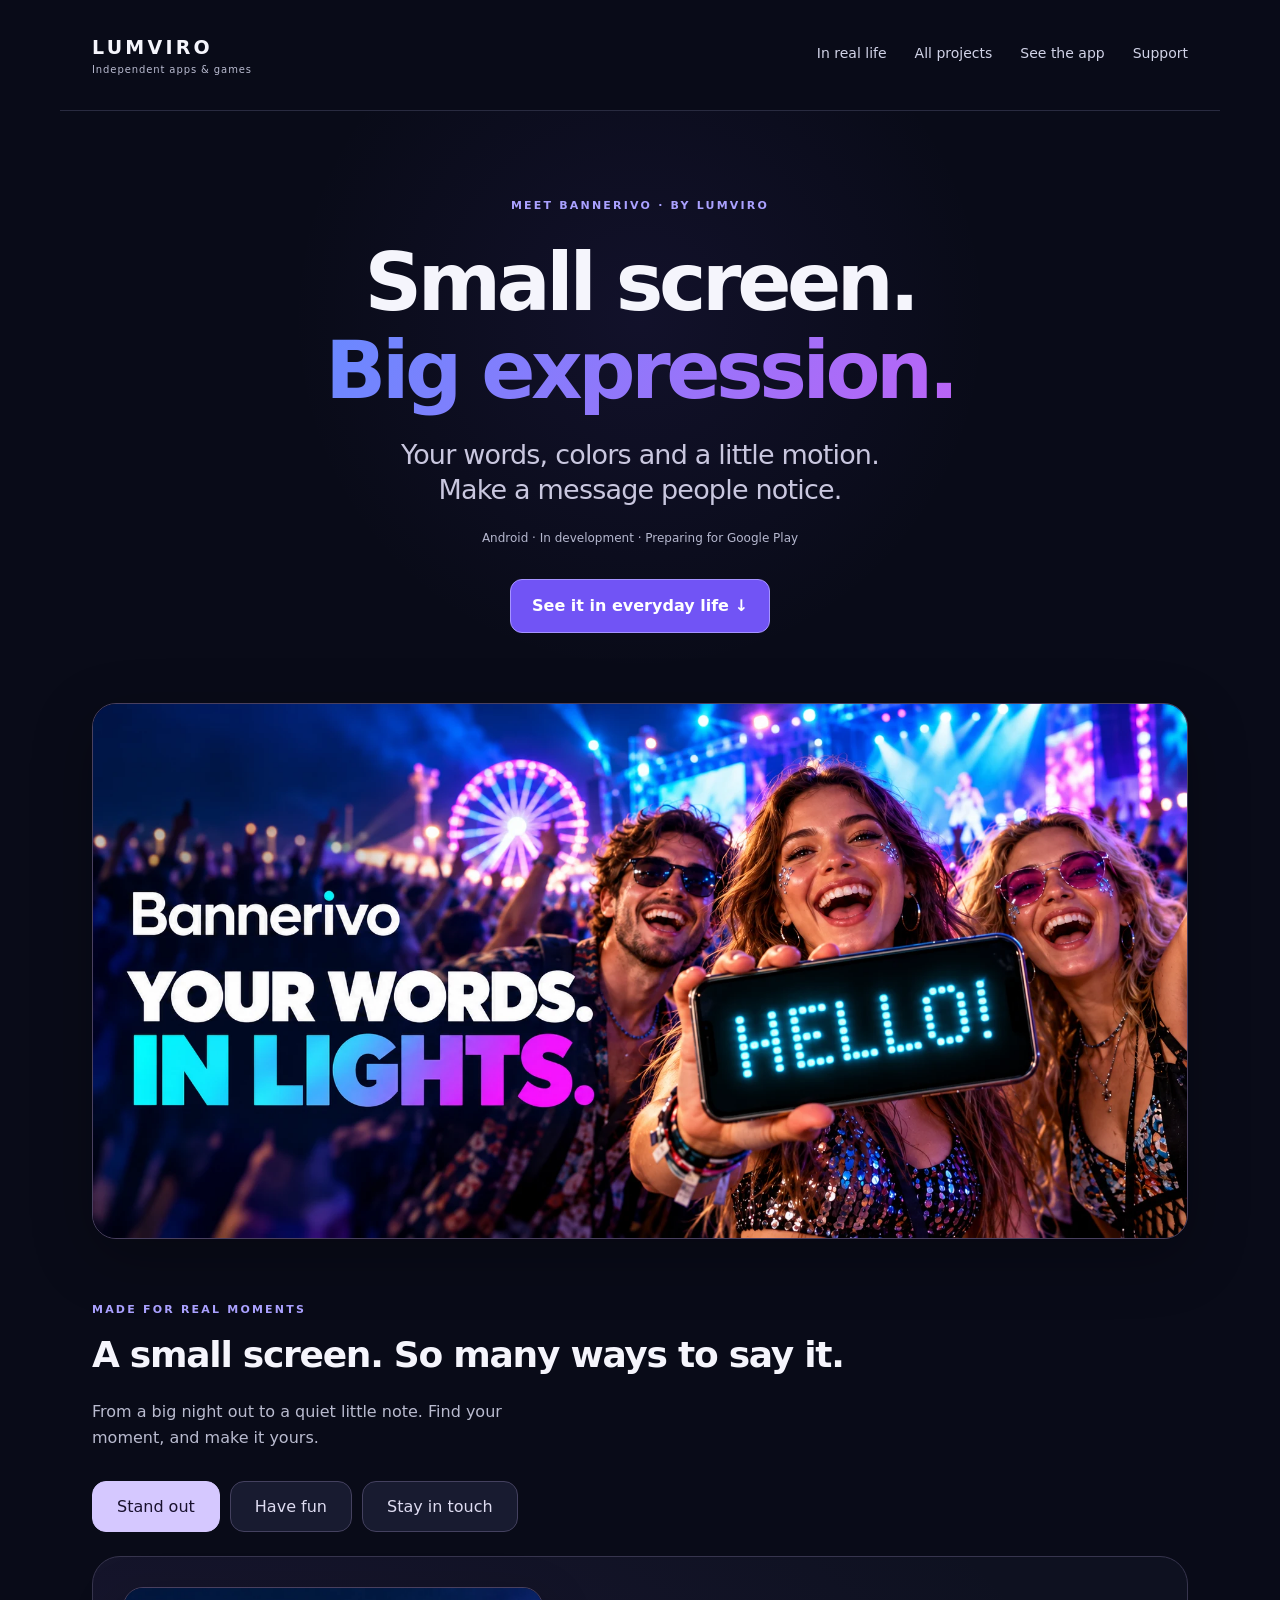
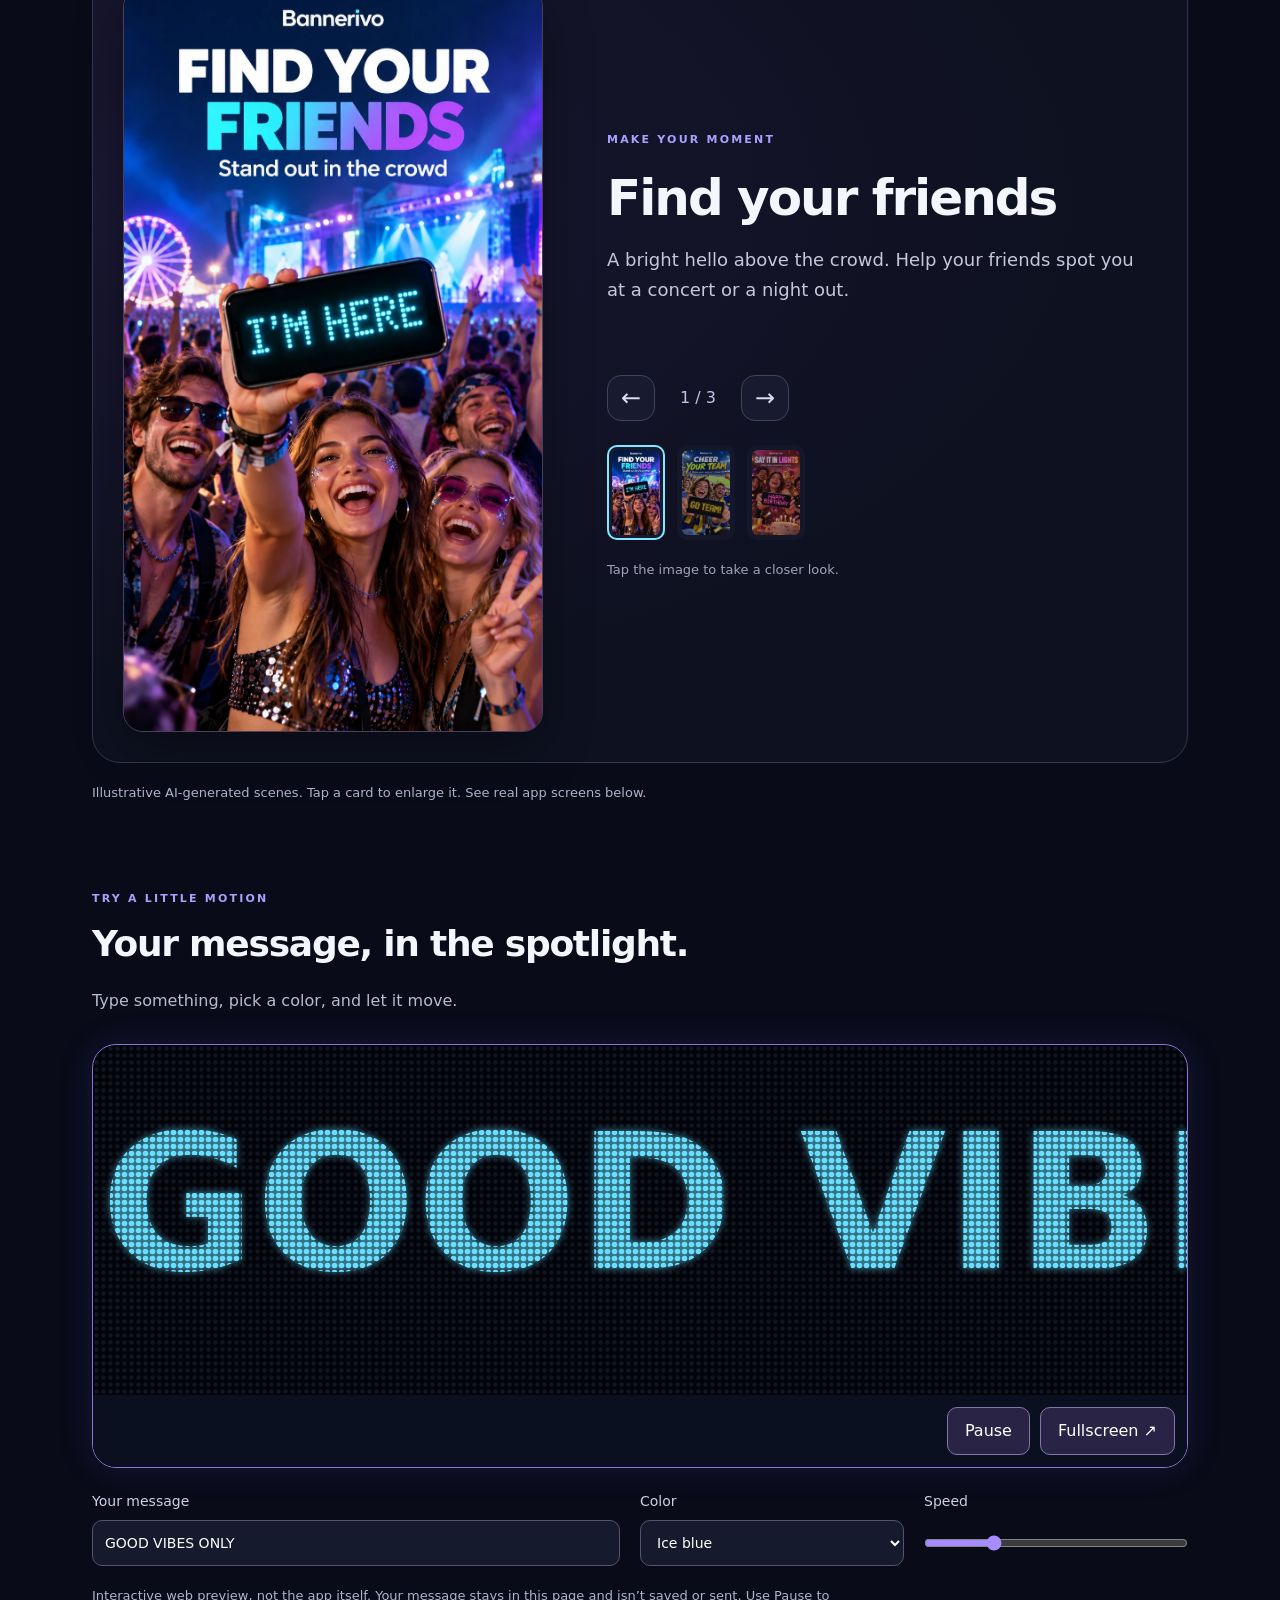
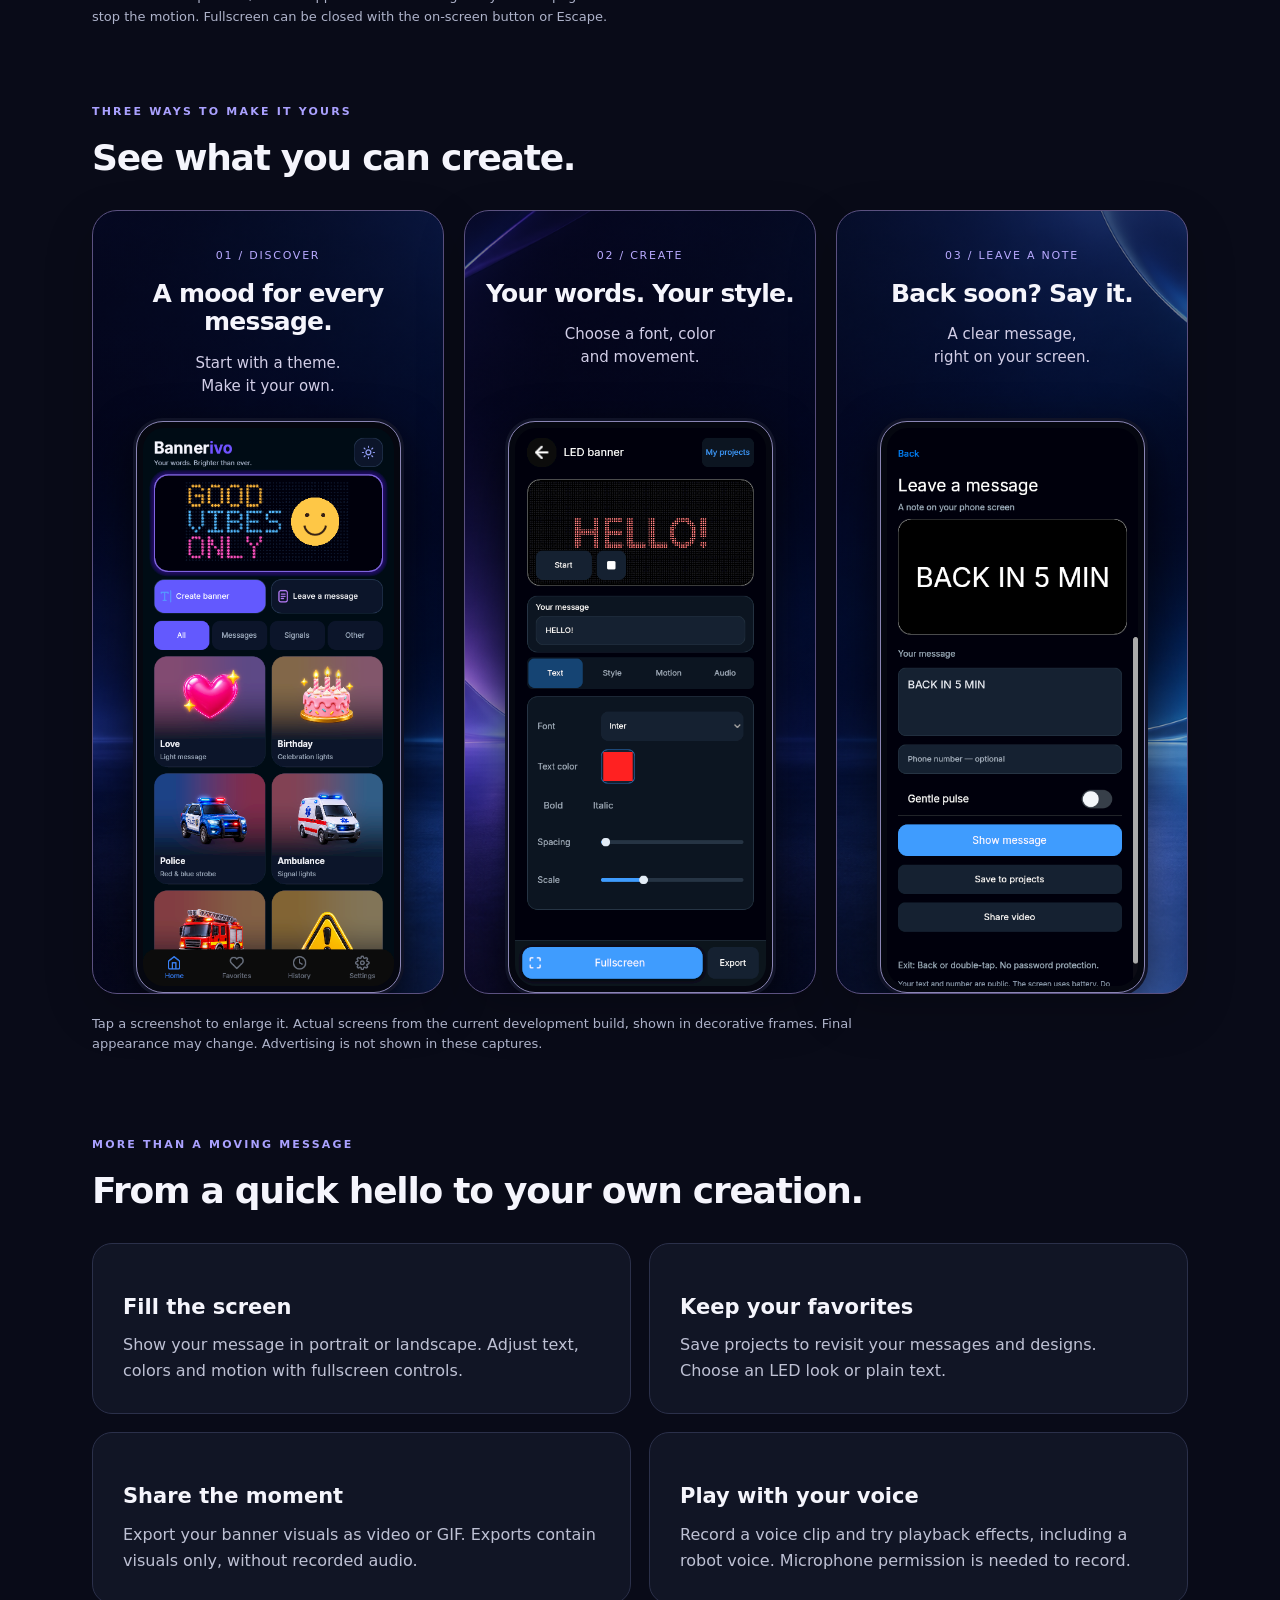
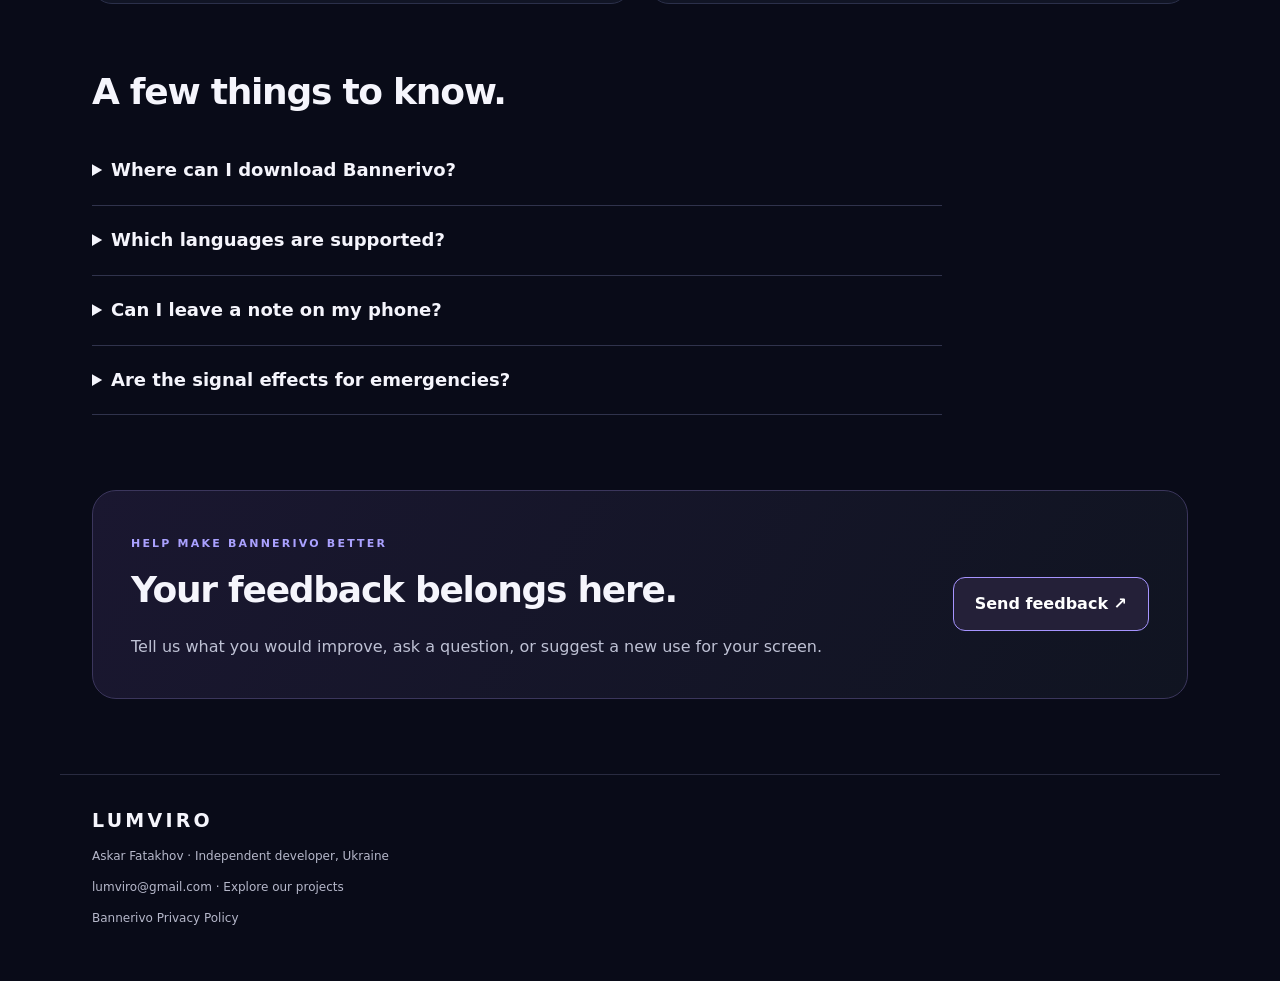
==== commit 62e8bd48: "Group campaign artwork into an interactive scenario gallery" ====
--- a/bannerivo.html
+++ b/bannerivo.html
@@ -1,5 +1,5 @@
 <!doctype html>
-<html lang="en"><head><meta charset="utf-8"><meta name="viewport" content="width=device-width,initial-scale=1"><meta name="description" content="Meet Bannerivo by Lumviro: create LED messages, leave a note, and share banner videos or GIFs. Preparing for Google Play."><meta name="theme-color" content="#090b18"><title>Bannerivo · Your words, brighter · Lumviro</title><link rel="icon" href="assets/bannerivo.png"><link rel="stylesheet" href="style.css"><link rel="stylesheet" href="bannerivo.css"><script src="bannerivo.js" defer></script><link rel="stylesheet" href="motion.css"><script src="motion.js" defer></script></head>
+<html lang="en"><head><meta charset="utf-8"><meta name="viewport" content="width=device-width,initial-scale=1"><meta name="description" content="Meet Bannerivo by Lumviro: create LED messages, leave a note, and share banner videos or GIFs. Preparing for Google Play."><meta name="theme-color" content="#090b18"><title>Bannerivo · Your words, brighter · Lumviro</title><link rel="icon" href="assets/bannerivo.png"><link rel="stylesheet" href="style.css"><link rel="stylesheet" href="bannerivo.css"><script src="bannerivo.js" defer></script><script src="gallery.js" defer></script><link rel="stylesheet" href="motion.css"><script src="motion.js" defer></script></head>
 <body><a class="skip" href="#main">Skip to content</a><header><a class="brand" href="index.html">LUMVIRO<span>Independent apps & games</span></a><nav aria-label="Main navigation"><a href="#in-life">In real life</a><a href="index.html#projects">All projects</a><a href="#screens">See the app</a><a href="#support">Support</a></nav></header>
 <main id="main"><section class="product-hero"><span class="eyebrow">MEET BANNERIVO · BY LUMVIRO</span><h1>Small screen.<br><span>Big expression.</span></h1><p class="intro">Your words, colors and a little motion.<br>Make a message people notice.</p><p class="status">Android · In development · Preparing for Google Play</p><a class="button" href="#in-life">See it in everyday life ↓</a></section>
 <figure class="campaign-cover"><img src="assets/bannerivo/selected-cover.webp" width="1795" height="876" alt="Bannerivo — Your words. In lights. Friends at a concert holding a glowing HELLO! phone banner." fetchpriority="high" decoding="async"></figure>
--- a/bannerivo.css
+++ b/bannerivo.css
@@ -6,3 +6,7 @@
 .life-stories{margin-bottom:80px}.life-grid{display:grid;grid-template-columns:repeat(3,minmax(0,1fr));gap:24px;align-items:start}.life-card{margin:0;border:1px solid #49405f;border-radius:20px;overflow:hidden;background:#101726;box-shadow:0 18px 45px #0003}.life-card img{display:block;width:100%;height:auto}.campaign-link{display:block}.campaign-link:focus-visible{outline:4px solid #75ddff;outline-offset:-4px}
 @media(max-width:900px){.life-grid{grid-template-columns:repeat(2,minmax(0,1fr));gap:18px}}
 @media(max-width:560px){.life-grid{grid-template-columns:1fr;max-width:430px;margin:auto}.life-stories{margin-bottom:48px}.campaign-cover{margin-bottom:36px;border-radius:14px}}
+
+/* Compact scenario browser. All artwork stays uncropped. */
+.story-tabs{display:flex;gap:10px;flex-wrap:wrap;margin-bottom:24px}.story-browser button{font:inherit;cursor:pointer;min-height:46px;color:#dedcf1;background:#181b30;border:1px solid #44415f;border-radius:14px}.story-tabs button{padding:12px 24px}.story-tabs button[aria-pressed=true]{background:#d5c8ff;color:#19112e;border-color:#d5c8ff}.story-stage{display:grid;grid-template-columns:minmax(0,420px) minmax(0,1fr);gap:clamp(28px,5vw,76px);align-items:center;padding:30px;background:radial-gradient(ellipse at 0 30%,#6941af22,transparent 65%),#0e1120;border:1px solid #37354e;border-radius:28px}.story-art{min-width:0;touch-action:pan-y}.story-art .life-grid{display:block;margin:0;max-width:none}.story-art .life-card[hidden]{display:none}.story-art .life-card{box-shadow:0 18px 50px #0005}.story-copy{min-width:0}.story-copy h3{font-size:clamp(30px,4vw,50px);line-height:1.08;letter-spacing:-.04em;margin:20px 0}.story-description{font-size:18px;line-height:1.7;color:#c7c7da;min-height:100px}.story-nav{display:flex;align-items:center;gap:22px;margin:30px 0 24px}.story-nav button{width:48px;font-size:24px}.story-count{font-variant-numeric:tabular-nums;color:#c9c0e5;min-width:42px;text-align:center}.story-thumbs{display:flex;gap:12px}.story-thumbs button{padding:3px;line-height:0;border-radius:10px;border:2px solid transparent;opacity:.6}.story-thumbs button[aria-pressed=true]{opacity:1;border-color:#80e8ff}.story-thumbs img{display:block;width:48px;height:auto;border-radius:6px}.story-hint{font-size:13px;color:#a4a1b8;margin-top:20px}.story-browser button:hover{border-color:#a99ae5}.story-art .life-card:hover img{transform:none}
+@media(max-width:700px){.story-stage{grid-template-columns:1fr;padding:18px;gap:24px}.story-art{width:min(100%,300px);margin:auto}.story-tabs{gap:7px}.story-tabs button{flex:1;padding:11px 8px;font-size:14px}.story-copy h3{font-size:30px;margin:12px 0}.story-description{min-height:0;font-size:16px}.story-nav{margin:20px 0}.story-thumbs img{width:40px}.story-hint{margin-bottom:0}}
